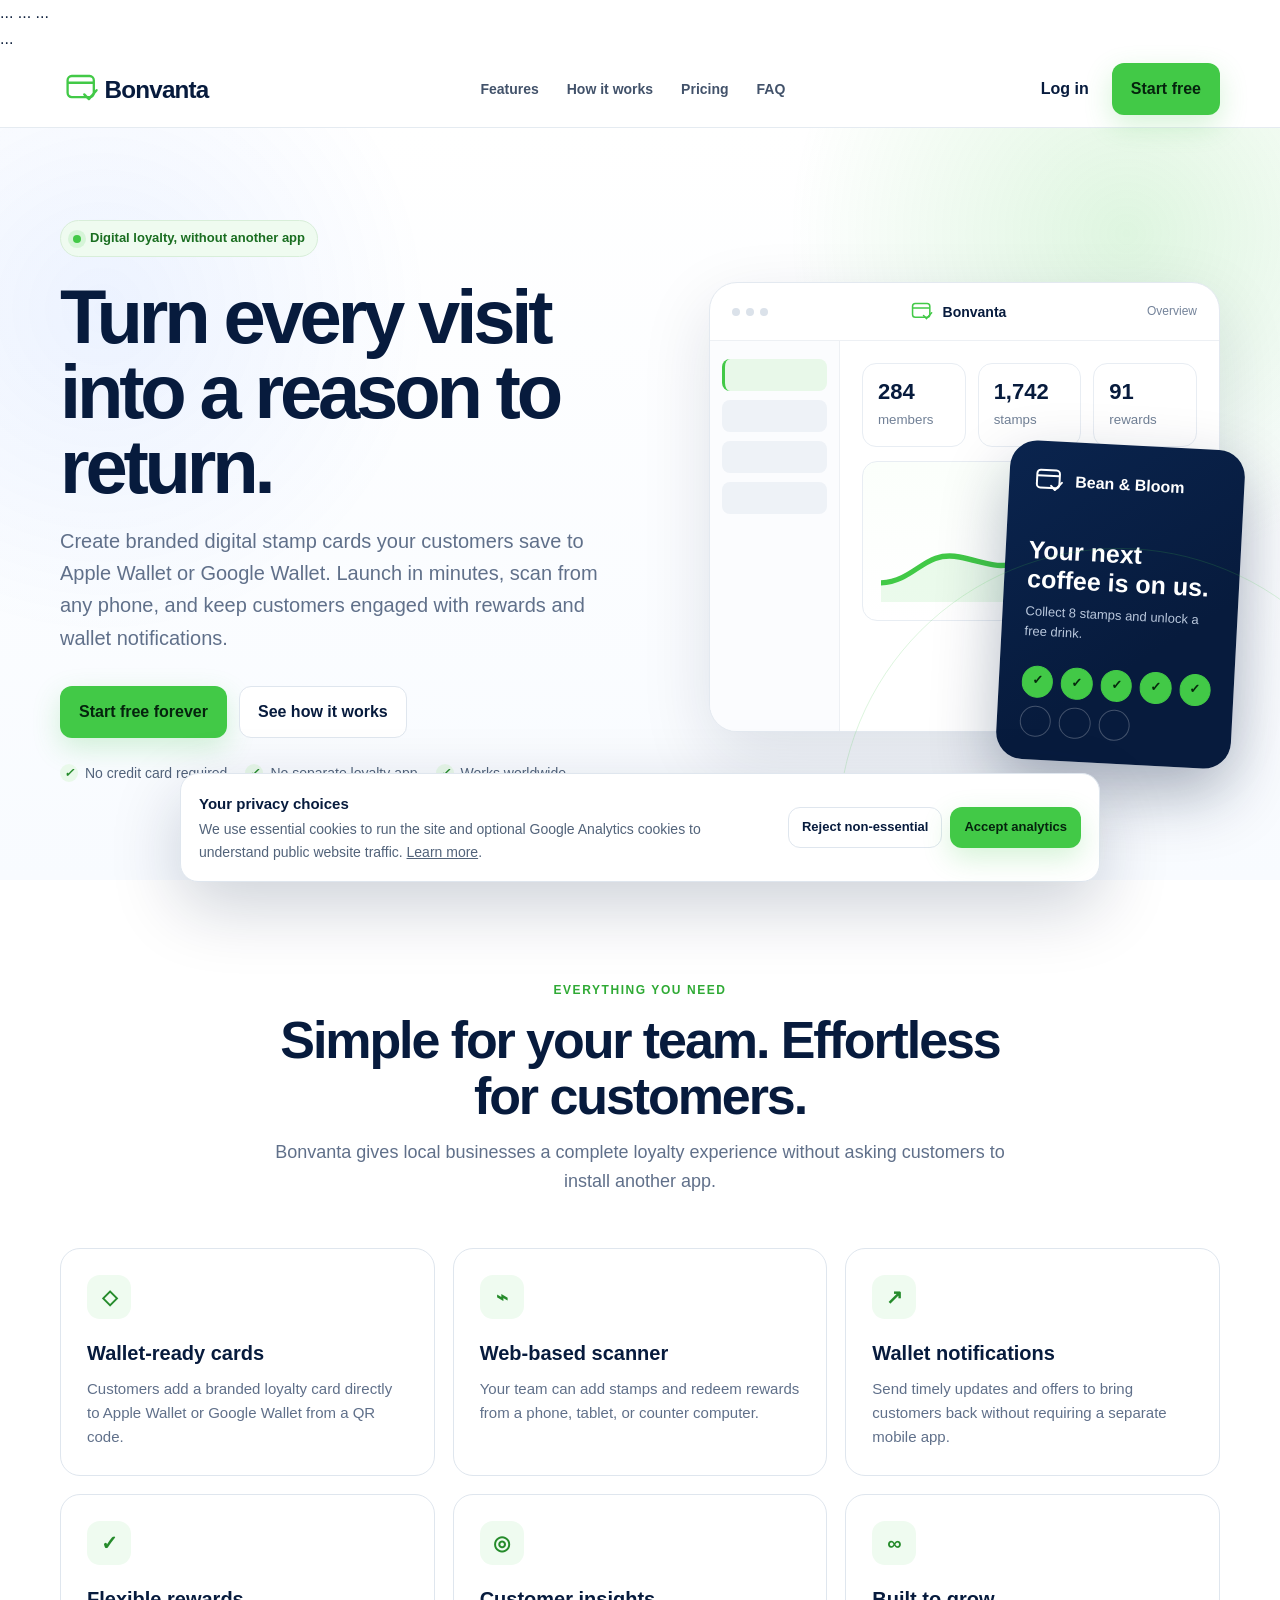
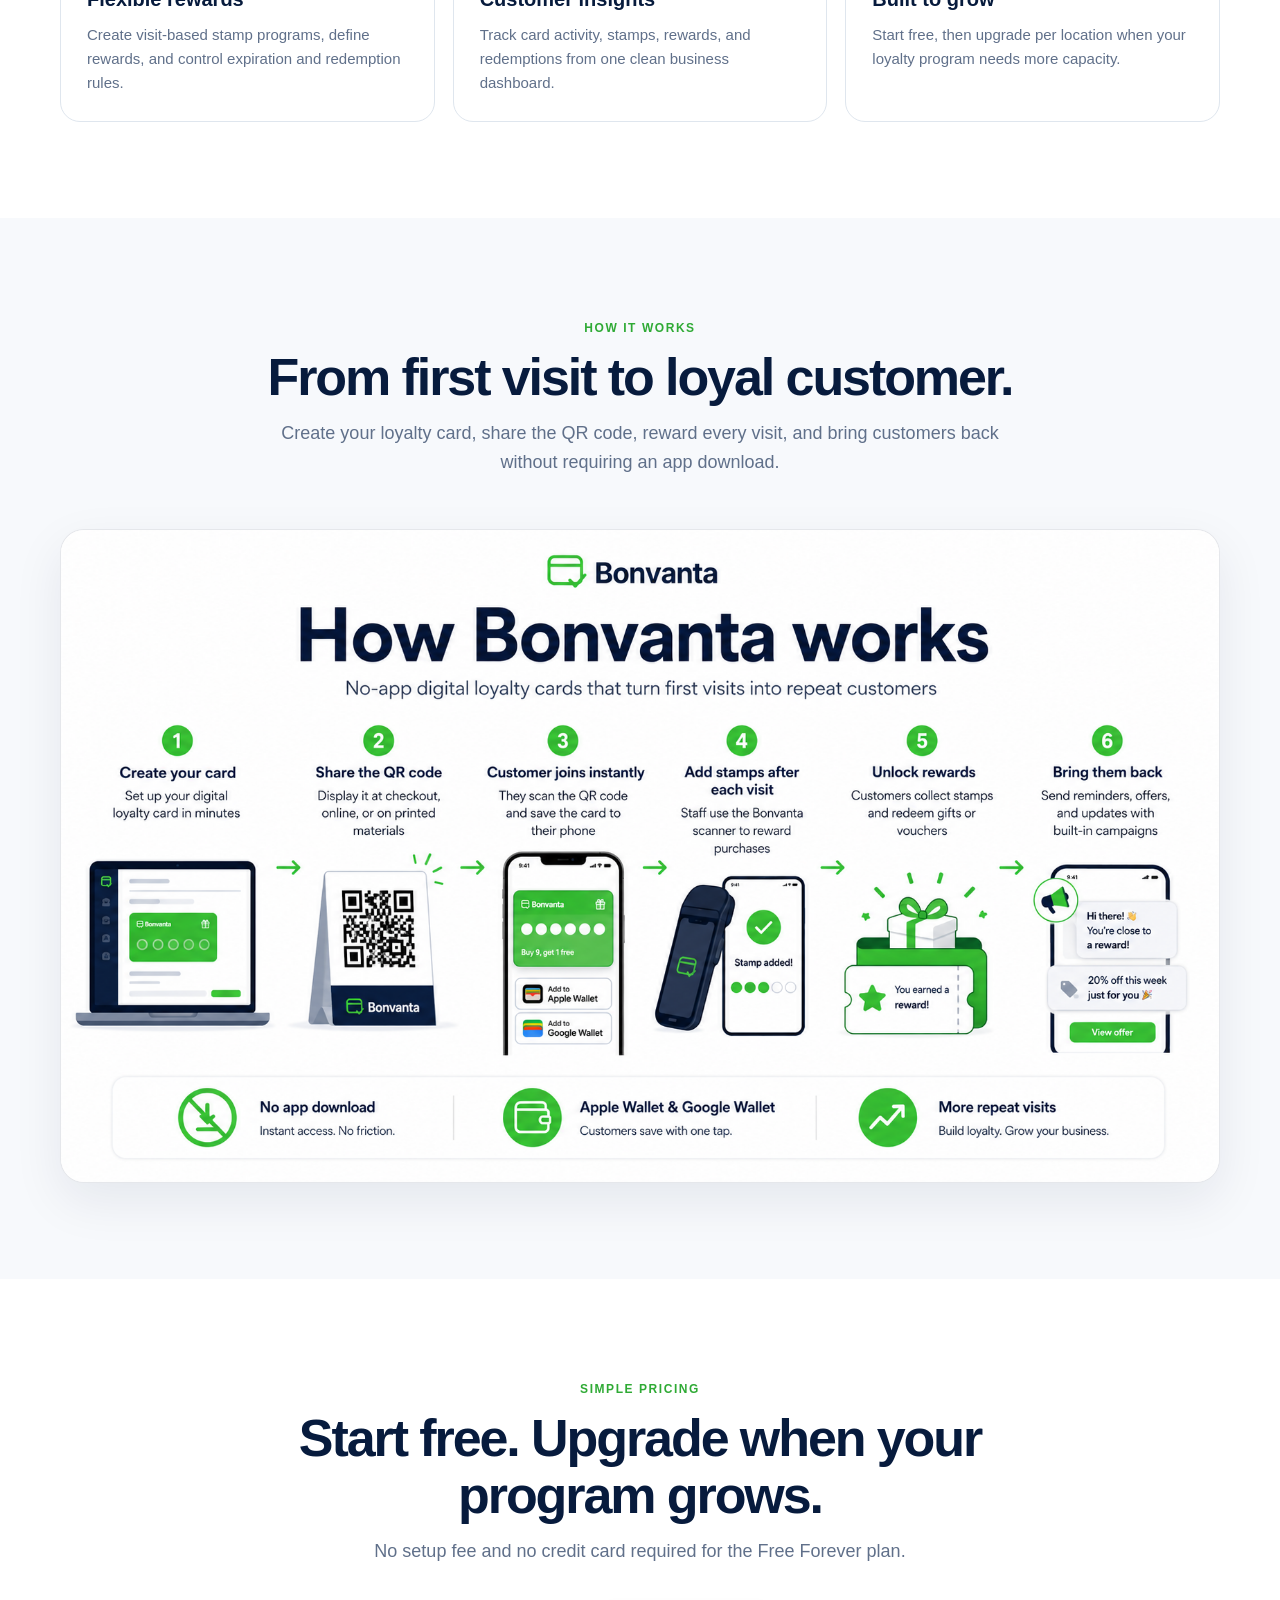
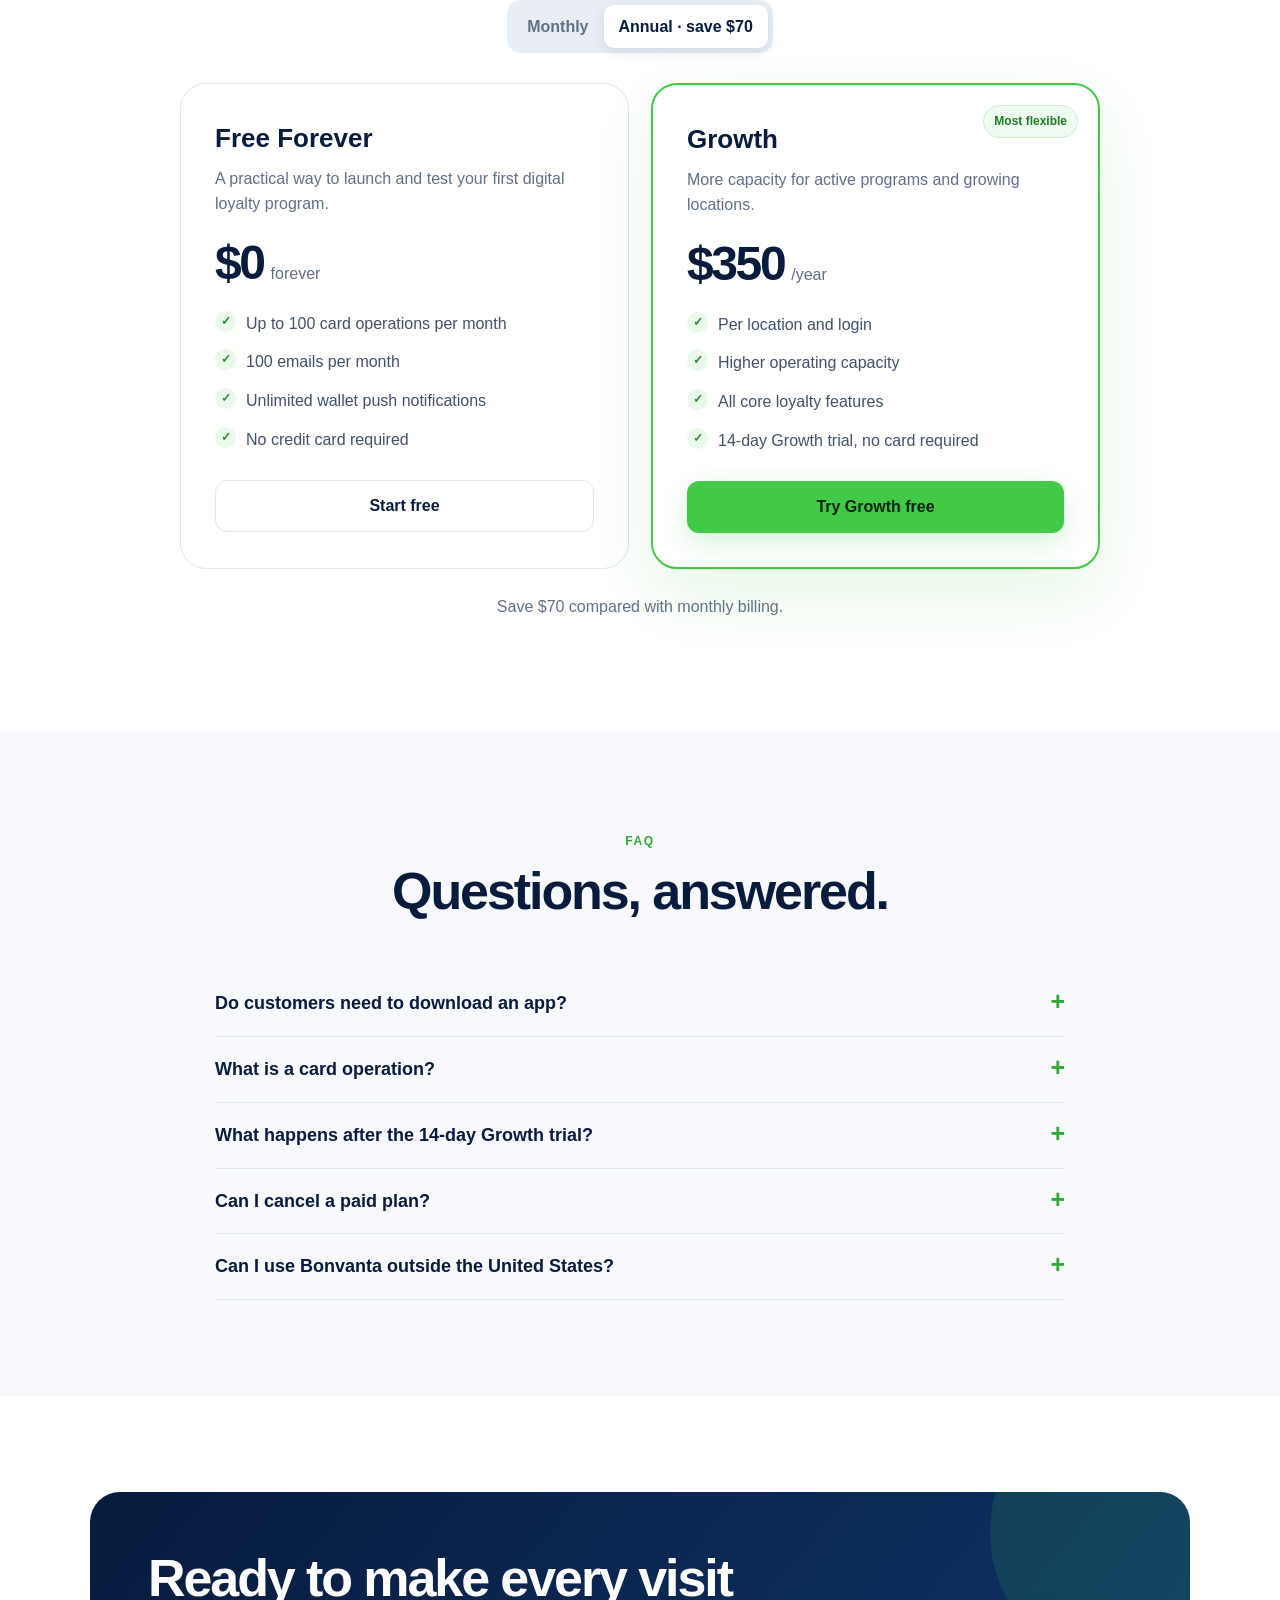
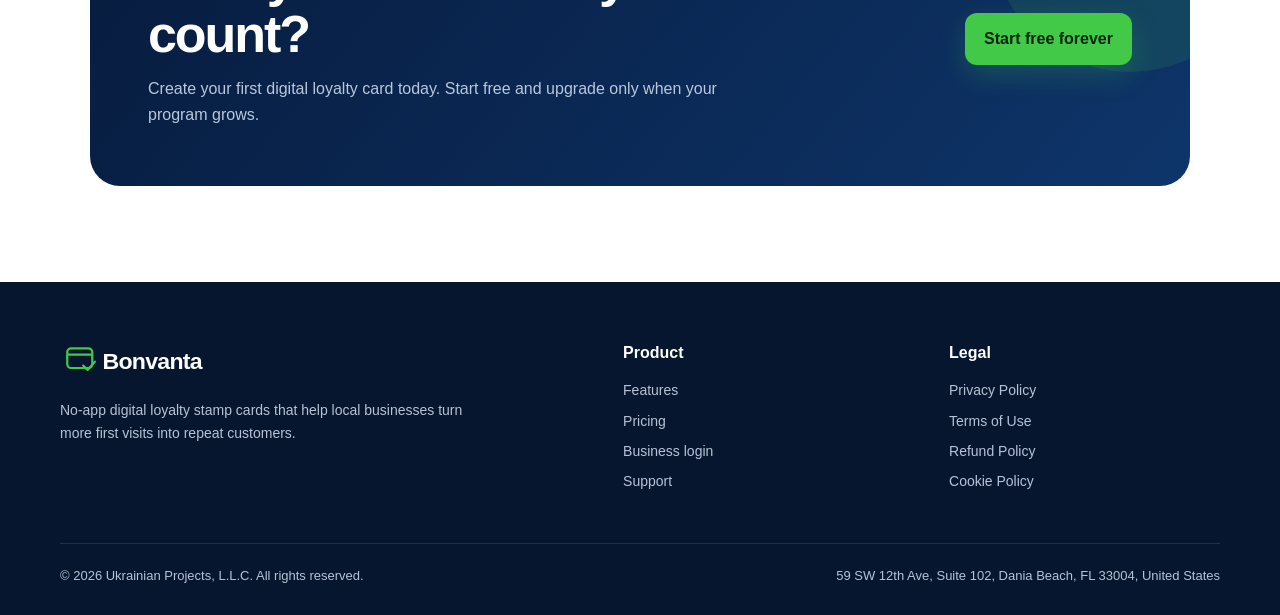
==== index.html @ e873ef99 "Update index.html" ====
<!doctype html>
<html lang="en">
  <!-- Google tag (gtag.js) -->
<script async src="https://www.googletagmanager.com/gtag/js?id=G-7B4TJBBTQ0"></script>
<script>
  window.dataLayer = window.dataLayer || [];
  function gtag(){dataLayer.push(arguments);}
  gtag('js', new Date());

  gtag('config', 'G-7B4TJBBTQ0');
</script>
<head>

<!-- Google Tag Manager -->
...
<!-- End Google Tag Manager -->

<meta charset="UTF-8">
...
<meta charset="utf-8">
<meta name="viewport" content="width=device-width, initial-scale=1">
<meta name="theme-color" content="#071b3d">
<link rel="icon" href="favicon.ico">
<link rel="apple-touch-icon" href="apple-touch-icon.png">
<link rel="stylesheet" href="styles.css">

<title>Bonvanta — No-App Digital Loyalty Stamp Cards</title>
<meta name="description" content="Create digital loyalty stamp cards for Apple Wallet and Google Wallet. No separate app required. Start free with Bonvanta.">
<meta property="og:title" content="Bonvanta — Turn every visit into loyalty">
<meta property="og:description" content="No-app digital loyalty stamp cards for local businesses.">
<meta property="og:type" content="website">
<meta property="og:url" content="https://bonvanta.com/">
<script>window.BONVANTA_GA_ID = 'G-XXXXXXXXXX';</script>
</head>
<body>

<!-- Google Tag Manager (noscript) -->
...
<!-- End Google Tag Manager (noscript) -->

<div id="app">
...
<header class="site-header">
  <div class="container nav">
    <a class="brand" href="index.html" aria-label="Bonvanta home"><img src="assets/bonvanta-logo.svg" alt="Bonvanta"></a>
    <nav class="nav-links" aria-label="Main navigation">
      <a href="index.html#features">Features</a>
      <a href="index.html#how-it-works">How it works</a>
      <a href="index.html#pricing">Pricing</a>
      <a href="index.html#faq">FAQ</a>
    </nav>
    <div class="nav-actions">
      <a class="btn btn-ghost" href="https://admin.bonvanta.com">Log in</a>
      <a class="btn btn-primary" href="https://admin.bonvanta.com">Start free</a>
      <button class="mobile-toggle" aria-label="Open menu" aria-expanded="false">☰</button>
    </div>
  </div>
</header>

<main>
  <section class="hero">
    <div class="container hero-grid">
      <div class="hero-copy">
        <span class="eyebrow"><span class="eyebrow-dot"></span> Digital loyalty, without another app</span>
        <h1>Turn every visit into a reason to return.</h1>
        <p>Create branded digital stamp cards your customers save to Apple Wallet or Google Wallet. Launch in minutes, scan from any phone, and keep customers engaged with rewards and wallet notifications.</p>
        <div class="hero-actions">
          <a class="btn btn-primary" href="https://admin.bonvanta.com">Start free forever</a>
          <a class="btn btn-secondary" href="#how-it-works">See how it works</a>
        </div>
        <div class="hero-note">
          <span><i class="check">✓</i>No credit card required</span>
          <span><i class="check">✓</i>No separate loyalty app</span>
          <span><i class="check">✓</i>Works worldwide</span>
        </div>
      </div>
      <div class="product-stage" aria-label="Bonvanta product preview">
        <div class="dashboard">
          <div class="dash-top"><div class="dots"><i></i><i></i><i></i></div><div class="mini-brand"><img src="assets/bonvanta-icon.svg" alt="">Bonvanta</div><span style="font-size:12px;color:#74839a">Overview</span></div>
          <div class="dash-body">
            <div class="sidebar"><div class="side-item active"></div><div class="side-item"></div><div class="side-item"></div><div class="side-item"></div></div>
            <div class="content">
              <div class="stats"><div class="stat"><b>284</b><small>members</small></div><div class="stat"><b>1,742</b><small>stamps</small></div><div class="stat"><b>91</b><small>rewards</small></div></div>
              <div class="chart"><svg viewBox="0 0 500 160" preserveAspectRatio="none" aria-hidden="true"><path d="M0 135 C60 132 72 92 132 101 S218 128 258 82 S346 42 390 61 S452 31 500 22" fill="none" stroke="#42c947" stroke-width="7" stroke-linecap="round"/><path d="M0 135 C60 132 72 92 132 101 S218 128 258 82 S346 42 390 61 S452 31 500 22 L500 160 L0 160Z" fill="rgba(66,201,71,.10)"/></svg></div>
            </div>
          </div>
        </div>
        <div class="wallet-card">
          <div class="wc-logo"><img src="assets/bonvanta-icon.svg" alt=""> Bean & Bloom</div>
          <h3>Your next coffee is on us.</h3>
          <p>Collect 8 stamps and unlock a free drink.</p>
          <div class="stamps"><span class="stamp filled">✓</span><span class="stamp filled">✓</span><span class="stamp filled">✓</span><span class="stamp filled">✓</span><span class="stamp filled">✓</span><span class="stamp"></span><span class="stamp"></span><span class="stamp"></span></div>
        </div>
      </div>
    </div>
  </section>

  <section class="section" id="features">
    <div class="container">
      <div class="section-head"><span class="kicker">Everything you need</span><h2>Simple for your team. Effortless for customers.</h2><p>Bonvanta gives local businesses a complete loyalty experience without asking customers to install another app.</p></div>
      <div class="feature-grid">
        <article class="feature"><div class="feature-icon">◇</div><h3>Wallet-ready cards</h3><p>Customers add a branded loyalty card directly to Apple Wallet or Google Wallet from a QR code.</p></article>
        <article class="feature"><div class="feature-icon">⌁</div><h3>Web-based scanner</h3><p>Your team can add stamps and redeem rewards from a phone, tablet, or counter computer.</p></article>
        <article class="feature"><div class="feature-icon">↗</div><h3>Wallet notifications</h3><p>Send timely updates and offers to bring customers back without requiring a separate mobile app.</p></article>
        <article class="feature"><div class="feature-icon">✓</div><h3>Flexible rewards</h3><p>Create visit-based stamp programs, define rewards, and control expiration and redemption rules.</p></article>
        <article class="feature"><div class="feature-icon">◎</div><h3>Customer insights</h3><p>Track card activity, stamps, rewards, and redemptions from one clean business dashboard.</p></article>
        <article class="feature"><div class="feature-icon">∞</div><h3>Built to grow</h3><p>Start free, then upgrade per location when your loyalty program needs more capacity.</p></article>
      </div>
    </div>
  </section>

<section class="section section-alt" id="how-it-works">
  <div class="container">
    <div class="section-head">
      <span class="kicker">How it works</span>
      <h2>From first visit to loyal customer.</h2>
      <p>
        Create your loyalty card, share the QR code, reward every visit,
        and bring customers back without requiring an app download.
      </p>
    </div>

    <div class="how-visual">
      <img
        src="assets/how-bonvanta-works.png"
        alt="Visual explanation showing how Bonvanta digital loyalty cards work"
        loading="lazy"
      >
    </div>
  </div>
</section>

  <section class="section" id="pricing">
    <div class="container pricing-wrap">
      <div class="section-head"><span class="kicker">Simple pricing</span><h2>Start free. Upgrade when your program grows.</h2><p>No setup fee and no credit card required for the Free Forever plan.</p></div>
      <div class="billing-toggle"><div class="toggle" aria-label="Billing period"><button data-billing="monthly">Monthly</button><button class="active" data-billing="annual">Annual · save $70</button></div></div>
      <div class="price-grid">
        <article class="price-card">
          <h3>Free Forever</h3><div class="price-sub">A practical way to launch and test your first digital loyalty program.</div>
          <div class="price"><strong>$0</strong><span>forever</span></div>
          <ul class="price-list"><li>Up to 100 card operations per month</li><li>100 emails per month</li><li>Unlimited wallet push notifications</li><li>No credit card required</li></ul>
          <a class="btn btn-secondary" href="https://admin.bonvanta.com">Start free</a>
        </article>
        <article class="price-card featured">
          <span class="popular">Most flexible</span><h3>Growth</h3><div class="price-sub">More capacity for active programs and growing locations.</div>
          <div class="price"><strong data-price>$350</strong><span data-cadence>/year</span></div>
          <ul class="price-list"><li>Per location and login</li><li>Higher operating capacity</li><li>All core loyalty features</li><li>14-day Growth trial, no card required</li></ul>
          <a class="btn btn-primary" href="https://admin.bonvanta.com">Try Growth free</a>
        </article>
      </div>
      <p class="trial-note" data-annual-note>Save $70 compared with monthly billing.</p>
    </div>
  </section>

  <section class="section section-alt" id="faq">
    <div class="container">
      <div class="section-head"><span class="kicker">FAQ</span><h2>Questions, answered.</h2></div>
      <div class="faq">
        <details><summary>Do customers need to download an app?</summary><p>No. Customers open your QR link and save the loyalty card to Apple Wallet or Google Wallet. No separate Bonvanta app is required.</p></details>
        <details><summary>What is a card operation?</summary><p>A card operation is an activity processed for a loyalty card, such as issuing or updating a card. The dashboard shows your usage for the current period.</p></details>
        <details><summary>What happens after the 14-day Growth trial?</summary><p>No payment is taken automatically. Unless you choose a paid plan, the account returns to Free Forever and remains subject to the Free plan limits.</p></details>
        <details><summary>Can I cancel a paid plan?</summary><p>Yes. You can cancel at any time. Access continues until the end of the paid billing period, subject to the Terms and Refund Policy.</p></details>
        <details><summary>Can I use Bonvanta outside the United States?</summary><p>Yes. Bonvanta is available worldwide, subject to applicable local laws, wallet availability, and payment support.</p></details>
      </div>
    </div>
  </section>

  <section class="section">
    <div class="container"><div class="cta"><div><h2>Ready to make every visit count?</h2><p>Create your first digital loyalty card today. Start free and upgrade only when your program grows.</p></div><a class="btn btn-primary" href="https://admin.bonvanta.com">Start free forever</a></div></div>
  </section>
</main>

<footer class="site-footer">
  <div class="container">
    <div class="footer-grid">
      <div class="footer-brand">
        <img src="assets/bonvanta-logo-white.svg" alt="Bonvanta">
        <p>No-app digital loyalty stamp cards that help local businesses turn more first visits into repeat customers.</p>
      </div>
      <div class="footer-col">
        <h4>Product</h4>
        <a href="index.html#features">Features</a>
        <a href="index.html#pricing">Pricing</a>
        <a href="https://admin.bonvanta.com">Business login</a>
        <a href="mailto:support@bonvanta.com">Support</a>
      </div>
      <div class="footer-col">
        <h4>Legal</h4>
        <a href="privacy.html">Privacy Policy</a>
        <a href="terms.html">Terms of Use</a>
        <a href="refunds.html">Refund Policy</a>
        <a href="cookies.html">Cookie Policy</a>
      </div>
    </div>
    <div class="footer-bottom">
      <span>© 2026 Ukrainian Projects, L.L.C. All rights reserved.</span>
      <span>59 SW 12th Ave, Suite 102, Dania Beach, FL 33004, United States</span>
    </div>
  </div>
</footer>


<div class="cookie-banner" role="dialog" aria-label="Cookie preferences">
  <p><strong>Your privacy choices</strong>We use essential cookies to run the site and optional Google Analytics cookies to understand public website traffic. <a href="cookies.html" style="text-decoration:underline">Learn more</a>.</p>
  <div class="cookie-actions">
    <button class="btn btn-secondary" data-cookie-reject>Reject non-essential</button>
    <button class="btn btn-primary" data-cookie-accept>Accept analytics</button>
  </div>
</div>

<script src="script.js"></script>
</body></html>
---- styles.css ----
:root {
  --navy: #071b3d;
  --navy-2: #0d2b57;
  --green: #42c947;
  --green-dark: #2faa35;
  --mint: #effbf0;
  --ink: #12233f;
  --muted: #60708a;
  --line: #dfe6ee;
  --surface: #ffffff;
  --bg: #f7f9fc;
  --shadow: 0 24px 70px rgba(7, 27, 61, .12);
  --radius: 22px;
}
* { box-sizing: border-box; }
html { scroll-behavior: smooth; }
body {
  margin: 0;
  color: var(--ink);
  background: var(--surface);
  font-family: Inter, ui-sans-serif, -apple-system, BlinkMacSystemFont, "Segoe UI", sans-serif;
  line-height: 1.6;
  -webkit-font-smoothing: antialiased;
}
a { color: inherit; text-decoration: none; }
img { max-width: 100%; display: block; }
button, input { font: inherit; }
.container { width: min(1160px, calc(100% - 40px)); margin: 0 auto; }
.site-header {
  position: sticky; top: 0; z-index: 50;
  background: rgba(255,255,255,.88); backdrop-filter: blur(18px);
  border-bottom: 1px solid rgba(223,230,238,.8);
}
.nav { height: 76px; display: flex; align-items: center; justify-content: space-between; gap: 24px; }
.brand img { width: 178px; height: auto; }
.nav-links { display: flex; align-items: center; gap: 28px; color: #42526a; font-weight: 650; font-size: 14px; }
.nav-actions { display: flex; align-items: center; gap: 10px; }
.btn {
  display: inline-flex; align-items: center; justify-content: center; gap: 9px;
  border-radius: 12px; padding: 12px 18px; font-weight: 750; border: 1px solid transparent;
  transition: .2s ease; cursor: pointer;
}
.btn:hover { transform: translateY(-1px); }
.btn-primary { background: var(--green); color: #05230d; box-shadow: 0 10px 28px rgba(66,201,71,.22); }
.btn-primary:hover { background: #54d758; }
.btn-secondary { border-color: var(--line); background: #fff; color: var(--navy); }
.btn-ghost { color: var(--navy); padding-inline: 12px; }
.hero {
  overflow: hidden; position: relative;
  background:
    radial-gradient(circle at 88% 14%, rgba(66,201,71,.17), transparent 26%),
    radial-gradient(circle at 8% 24%, rgba(30,104,255,.08), transparent 25%),
    linear-gradient(180deg, #fff 0%, #f8fbff 100%);
  padding: 92px 0 96px;
}
.hero::after { content:""; position:absolute; inset:auto -120px -230px auto; width:560px; height:560px; border:1px solid rgba(66,201,71,.18); border-radius:50%; }
.hero-grid { display: grid; grid-template-columns: 1.02fr .98fr; align-items: center; gap: 66px; }
.eyebrow { display:inline-flex; align-items:center; gap:9px; padding:7px 12px; border:1px solid #d8eed9; background:var(--mint); color:#1a6e21; border-radius:999px; font-weight:750; font-size:13px; }
.eyebrow-dot { width:8px; height:8px; border-radius:50%; background:var(--green); box-shadow:0 0 0 5px rgba(66,201,71,.14); }
h1 { margin: 22px 0 20px; color: var(--navy); font-size: clamp(48px, 6vw, 76px); letter-spacing: -.055em; line-height: .99; max-width: 760px; }
.hero-copy > p { margin: 0; max-width: 650px; color: var(--muted); font-size: 20px; line-height: 1.62; }
.hero-actions { display:flex; flex-wrap:wrap; gap:12px; margin-top:32px; }
.hero-note { display:flex; gap:18px; flex-wrap:wrap; margin-top:24px; color:#52637b; font-size:14px; }
.hero-note span { display:inline-flex; align-items:center; gap:7px; }
.check { width:18px; height:18px; border-radius:50%; display:inline-grid; place-items:center; background:#e9f9ea; color:#258b2b; font-size:12px; font-weight:900; }
.product-stage { position:relative; min-height:500px; }
.dashboard {
  position:absolute; inset:30px 0 20px 25px; background:#fff; border:1px solid #e3e9f0; border-radius:28px; box-shadow:var(--shadow); overflow:hidden;
}
.dash-top { height:58px; border-bottom:1px solid #edf0f4; display:flex; align-items:center; justify-content:space-between; padding:0 22px; }
.dots { display:flex; gap:6px; }.dots i { width:8px; height:8px; background:#dbe2ea; border-radius:50%; }
.mini-brand { display:flex; align-items:center; gap:8px; font-weight:800; color:var(--navy); font-size:14px; }
.mini-brand img { width:26px; }
.dash-body { display:grid; grid-template-columns: 130px 1fr; height:calc(100% - 58px); }
.sidebar { border-right:1px solid #edf0f4; padding:18px 12px; background:#fbfcfe; }
.side-item { height:32px; margin-bottom:9px; border-radius:8px; background:#eef2f7; }
.side-item.active { background:#e8f8e9; border-left:3px solid var(--green); }
.content { padding:22px; background:#fff; }
.stats { display:grid; grid-template-columns:repeat(3,1fr); gap:12px; }
.stat { padding:15px; border:1px solid #e8edf3; border-radius:14px; }
.stat b { display:block; font-size:22px; color:var(--navy); line-height:1.2; }
.stat small { color:#718096; }
.chart { margin-top:14px; height:160px; border-radius:15px; border:1px solid #e8edf3; background:linear-gradient(180deg,#fbfffb,#fff); position:relative; overflow:hidden; }
.chart svg { position:absolute; inset:18px; width:calc(100% - 36px); height:calc(100% - 36px); }
.wallet-card { position:absolute; width:235px; min-height:318px; right:-18px; bottom:-12px; color:white; border-radius:27px; background:linear-gradient(145deg,#0a244e,#071b3d 65%); box-shadow:0 28px 65px rgba(7,27,61,.3); padding:23px; transform:rotate(3deg); }
.wallet-card .wc-logo { display:flex; align-items:center; gap:9px; font-weight:800; }
.wallet-card .wc-logo img { width:34px; filter:brightness(0) invert(1); }
.wallet-card h3 { font-size:25px; line-height:1.15; margin:38px 0 8px; }
.wallet-card p { color:#b9c7dc; font-size:13px; margin:0; }
.stamps { display:grid; grid-template-columns:repeat(5,1fr); gap:8px; margin-top:23px; }
.stamp { aspect-ratio:1; border:1px solid rgba(255,255,255,.24); border-radius:50%; display:grid; place-items:center; font-size:13px; color:#8ca0bd; }
.stamp.filled { background:var(--green); border-color:var(--green); color:#06280d; font-weight:900; }
.section { padding: 96px 0; }
.section-alt { background: var(--bg); }
.section-head { max-width: 760px; margin: 0 auto 52px; text-align:center; }
.kicker { color:var(--green-dark); text-transform:uppercase; letter-spacing:.13em; font-size:12px; font-weight:850; }
h2 { margin:10px 0 14px; color:var(--navy); font-size:clamp(34px,4.5vw,52px); line-height:1.08; letter-spacing:-.04em; }
.section-head p { color:var(--muted); font-size:18px; margin:0; }
.feature-grid { display:grid; grid-template-columns:repeat(3,1fr); gap:18px; }
.feature { border:1px solid var(--line); border-radius:20px; padding:26px; background:#fff; transition:.2s ease; }
.feature:hover { transform:translateY(-3px); box-shadow:0 18px 45px rgba(7,27,61,.08); }
.feature-icon { width:44px; height:44px; display:grid; place-items:center; background:var(--mint); color:#258b2b; border-radius:13px; font-weight:900; font-size:20px; }
.feature h3 { margin:18px 0 8px; color:var(--navy); font-size:20px; }
.feature p { color:var(--muted); margin:0; font-size:15px; }
.steps { display:grid; grid-template-columns:repeat(3,1fr); gap:20px; counter-reset:steps; }
.step { position:relative; padding:30px; border-radius:22px; background:var(--navy); color:#fff; overflow:hidden; min-height:260px; }
.step::before { counter-increment:steps; content:"0" counter(steps); color:rgba(255,255,255,.12); font-size:94px; font-weight:900; position:absolute; right:17px; top:-13px; }
.step b { display:inline-grid; place-items:center; width:40px; height:40px; border-radius:12px; background:var(--green); color:#08290d; }
.step h3 { font-size:24px; margin:38px 0 10px; }
.step p { color:#b7c5da; margin:0; }
.pricing-wrap { max-width:920px; margin:0 auto; }
.billing-toggle { display:flex; justify-content:center; margin:-18px 0 30px; }
.toggle { display:inline-flex; padding:5px; border-radius:14px; background:#e9eef5; }
.toggle button { border:0; background:transparent; padding:9px 15px; border-radius:10px; color:#5f6f86; cursor:pointer; font-weight:750; }
.toggle button.active { background:#fff; color:var(--navy); box-shadow:0 4px 13px rgba(7,27,61,.1); }
.price-grid { display:grid; grid-template-columns:1fr 1fr; gap:22px; }
.price-card { border:1px solid var(--line); border-radius:26px; background:#fff; padding:34px; }
.price-card.featured { border:2px solid var(--green); box-shadow:0 26px 70px rgba(66,201,71,.14); position:relative; }
.popular { position:absolute; right:20px; top:20px; background:var(--mint); color:#217b27; border:1px solid #cbeecf; border-radius:999px; font-size:12px; font-weight:850; padding:6px 10px; }
.price-card h3 { color:var(--navy); font-size:26px; margin:0 0 6px; }
.price-sub { color:var(--muted); min-height:48px; }
.price { margin:22px 0; color:var(--navy); display:flex; align-items:baseline; gap:7px; }
.price strong { font-size:48px; letter-spacing:-.05em; line-height:1; }
.price span { color:var(--muted); }
.price-list { list-style:none; padding:0; margin:24px 0 28px; display:grid; gap:13px; }
.price-list li { display:flex; gap:10px; color:#40516a; }
.price-list li::before { content:"✓"; width:21px; height:21px; border-radius:50%; background:#e9f9ea; color:#248b2a; font-weight:900; display:grid; place-items:center; flex:0 0 auto; font-size:12px; }
.price-card .btn { width:100%; }
.trial-note { text-align:center; margin-top:25px; color:var(--muted); }
.faq { max-width:850px; margin:0 auto; }
details { border-bottom:1px solid var(--line); padding:18px 0; }
summary { cursor:pointer; list-style:none; color:var(--navy); font-weight:800; font-size:18px; display:flex; justify-content:space-between; gap:20px; }
summary::-webkit-details-marker { display:none; }
summary::after { content:"+"; color:var(--green-dark); font-size:25px; line-height:1; }
details[open] summary::after { content:"–"; }
details p { color:var(--muted); margin:12px 40px 0 0; }
.cta { margin:0 auto; max-width:1100px; border-radius:30px; padding:58px; color:#fff; background:linear-gradient(130deg,var(--navy),#0e356a); position:relative; overflow:hidden; display:flex; align-items:center; justify-content:space-between; gap:36px; }
.cta::after { content:""; position:absolute; width:280px; height:280px; background:rgba(66,201,71,.12); border-radius:50%; right:-80px; top:-100px; }
.cta h2 { color:#fff; margin-top:0; max-width:620px; }
.cta p { color:#b9c8dc; margin:0; max-width:620px; }
.cta .btn { flex:0 0 auto; z-index:1; }
.site-footer { background:#06162f; color:#b7c3d5; padding:58px 0 28px; }
.footer-grid { display:grid; grid-template-columns:1.5fr .8fr .8fr; gap:55px; }
.footer-brand img { width:170px; margin-bottom:18px; }
.footer-brand p { max-width:420px; font-size:14px; }
.footer-col h4 { color:#fff; margin:0 0 14px; }
.footer-col a { display:block; margin:8px 0; font-size:14px; }
.footer-col a:hover { color:#fff; }
.footer-bottom { margin-top:42px; padding-top:22px; border-top:1px solid rgba(255,255,255,.1); display:flex; justify-content:space-between; gap:20px; font-size:13px; }
.cookie-banner { position:fixed; z-index:100; left:18px; right:18px; bottom:18px; max-width:920px; margin:0 auto; padding:18px; background:#fff; border:1px solid var(--line); border-radius:18px; box-shadow:0 24px 70px rgba(7,27,61,.2); display:none; align-items:center; justify-content:space-between; gap:24px; }
.cookie-banner.show { display:flex; }
.cookie-banner p { margin:0; font-size:14px; color:#52637a; }
.cookie-banner p strong { display:block; color:var(--navy); font-size:15px; margin-bottom:2px; }
.cookie-actions { display:flex; gap:8px; flex:0 0 auto; }
.cookie-actions .btn { padding:9px 13px; font-size:13px; }
.mobile-toggle { display:none; border:0; background:transparent; font-size:25px; color:var(--navy); }
/* Legal pages */
.legal-hero { padding:62px 0 36px; background:linear-gradient(180deg,#f6fbf7,#fff); border-bottom:1px solid var(--line); }
.legal-hero h1 { font-size:clamp(40px,5vw,60px); margin:0 0 12px; }
.legal-meta { color:var(--muted); }
.legal-layout { display:grid; grid-template-columns:240px minmax(0,780px); gap:60px; padding:58px 0 90px; align-items:start; }
.legal-nav { position:sticky; top:102px; border:1px solid var(--line); border-radius:18px; padding:18px; background:#fff; }
.legal-nav strong { color:var(--navy); }
.legal-nav a { display:block; color:var(--muted); font-size:14px; margin:9px 0; }
.legal-nav a:hover { color:var(--green-dark); }
.legal-content { min-width:0; }
.legal-content h1 { display:none; }
.legal-content h2 { font-size:28px; margin:38px 0 12px; letter-spacing:-.02em; }
.legal-content p, .legal-content li { color:#42526a; }
.legal-content a { color:#238b2a; text-decoration:underline; }
.legal-content ul, .legal-content ol { padding-left:22px; }
.legal-content > p:first-of-type { display:none; }
@media (max-width: 900px) {
  .nav-links { display:none; position:absolute; top:76px; left:0; right:0; padding:20px; background:#fff; border-bottom:1px solid var(--line); flex-direction:column; align-items:flex-start; }
  .nav-links.open { display:flex; }
  .mobile-toggle { display:block; }
  .nav-actions .btn-ghost { display:none; }
  .hero { padding-top:62px; }
  .hero-grid { grid-template-columns:1fr; gap:30px; }
  .product-stage { min-height:460px; max-width:650px; width:100%; margin:0 auto; }
  .feature-grid { grid-template-columns:1fr 1fr; }
  .steps { grid-template-columns:1fr; }
  .footer-grid { grid-template-columns:1fr 1fr; }
  .legal-layout { grid-template-columns:1fr; gap:28px; }
  .legal-nav { position:static; }
}
@media (max-width: 640px) {
  .container { width:min(100% - 28px,1160px); }
  .nav { height:68px; }
  .nav-links { top:68px; }
  .brand img { width:150px; }
  .nav-actions .btn-primary { padding:10px 12px; font-size:13px; }
  .hero { padding:50px 0 72px; }
  h1 { font-size:49px; }
  .hero-copy > p { font-size:18px; }
  .product-stage { min-height:385px; }
  .dashboard { inset:15px 0 25px 0; }
  .dash-body { grid-template-columns:80px 1fr; }
  .sidebar { padding:13px 8px; }
  .content { padding:14px; }
  .stats { grid-template-columns:1fr 1fr; }
  .stat:last-child { display:none; }
  .wallet-card { width:190px; min-height:265px; padding:17px; right:-5px; }
  .wallet-card h3 { font-size:20px; margin-top:25px; }
  .section { padding:72px 0; }
  .feature-grid, .price-grid { grid-template-columns:1fr; }
  .cta { padding:38px 26px; flex-direction:column; align-items:flex-start; }
  .footer-grid { grid-template-columns:1fr; gap:26px; }
  .footer-bottom { flex-direction:column; }
  .cookie-banner { flex-direction:column; align-items:stretch; }
  .cookie-actions { width:100%; }
  .cookie-actions .btn { flex:1; }
  .legal-layout { padding-top:36px; }
}
.how-visual {
  margin-top: 36px;
  overflow: hidden;
  border: 1px solid rgba(7, 27, 61, 0.1);
  border-radius: 24px;
  background: #ffffff;
  box-shadow: 0 18px 50px rgba(7, 27, 61, 0.08);
}

.how-visual img {
  display: block;
  width: 100%;
  height: auto;
}

@media (max-width: 768px) {
  .how-visual {
    margin-top: 24px;
    border-radius: 16px;
    overflow-x: auto;
  }

  .how-visual img {
    width: 1100px;
    max-width: none;
  }
}
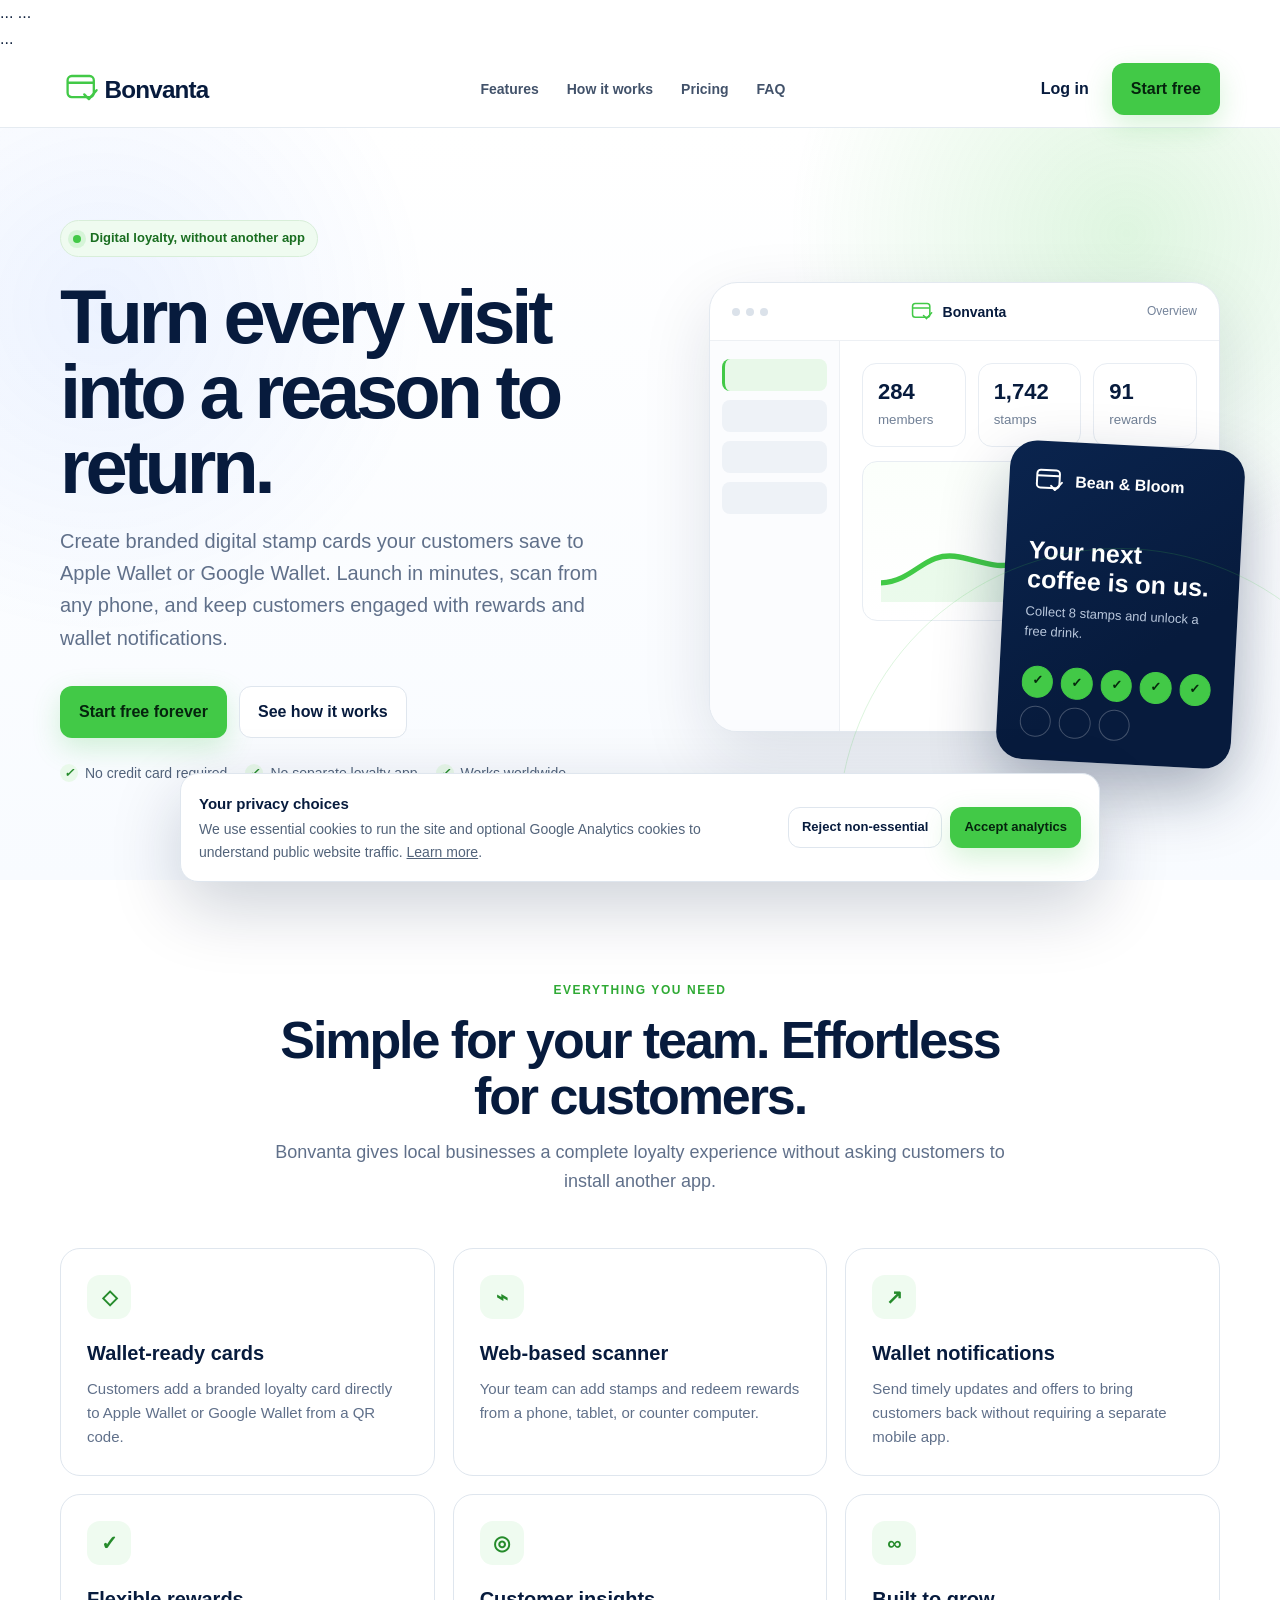
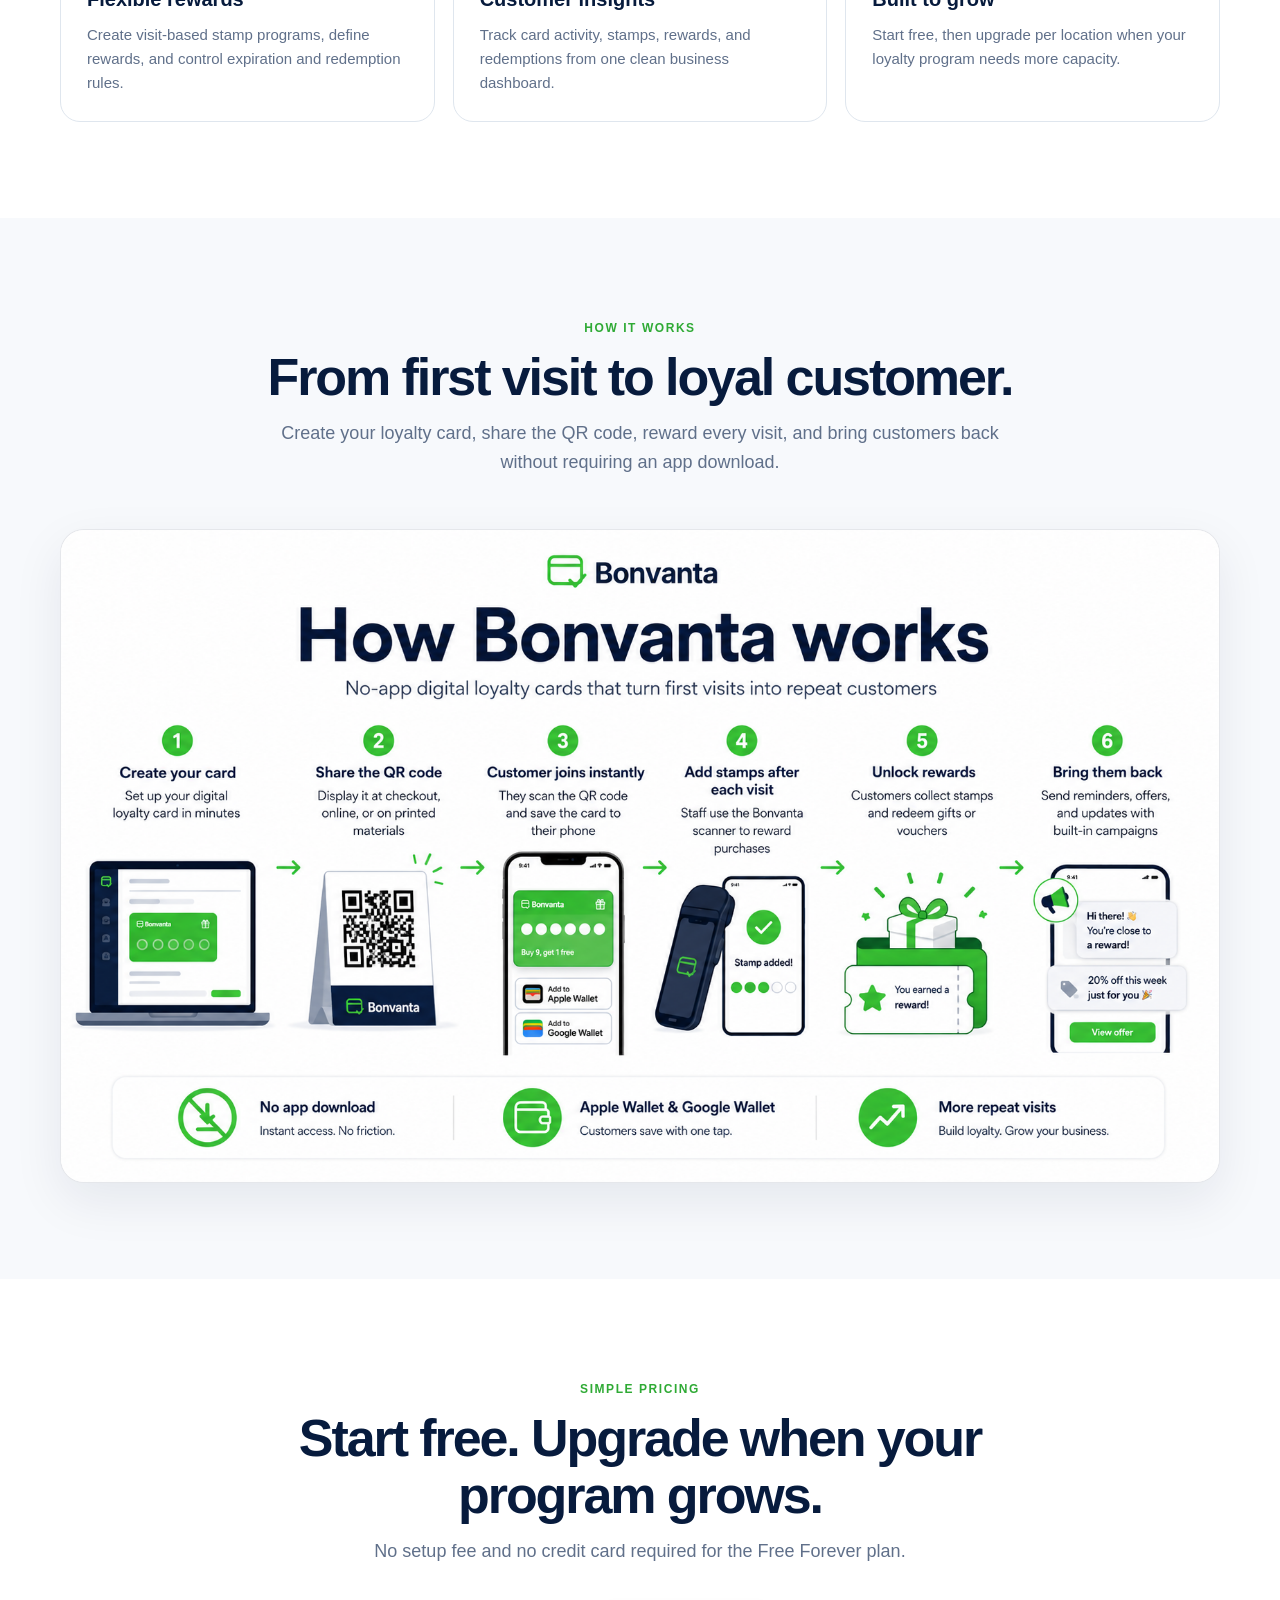
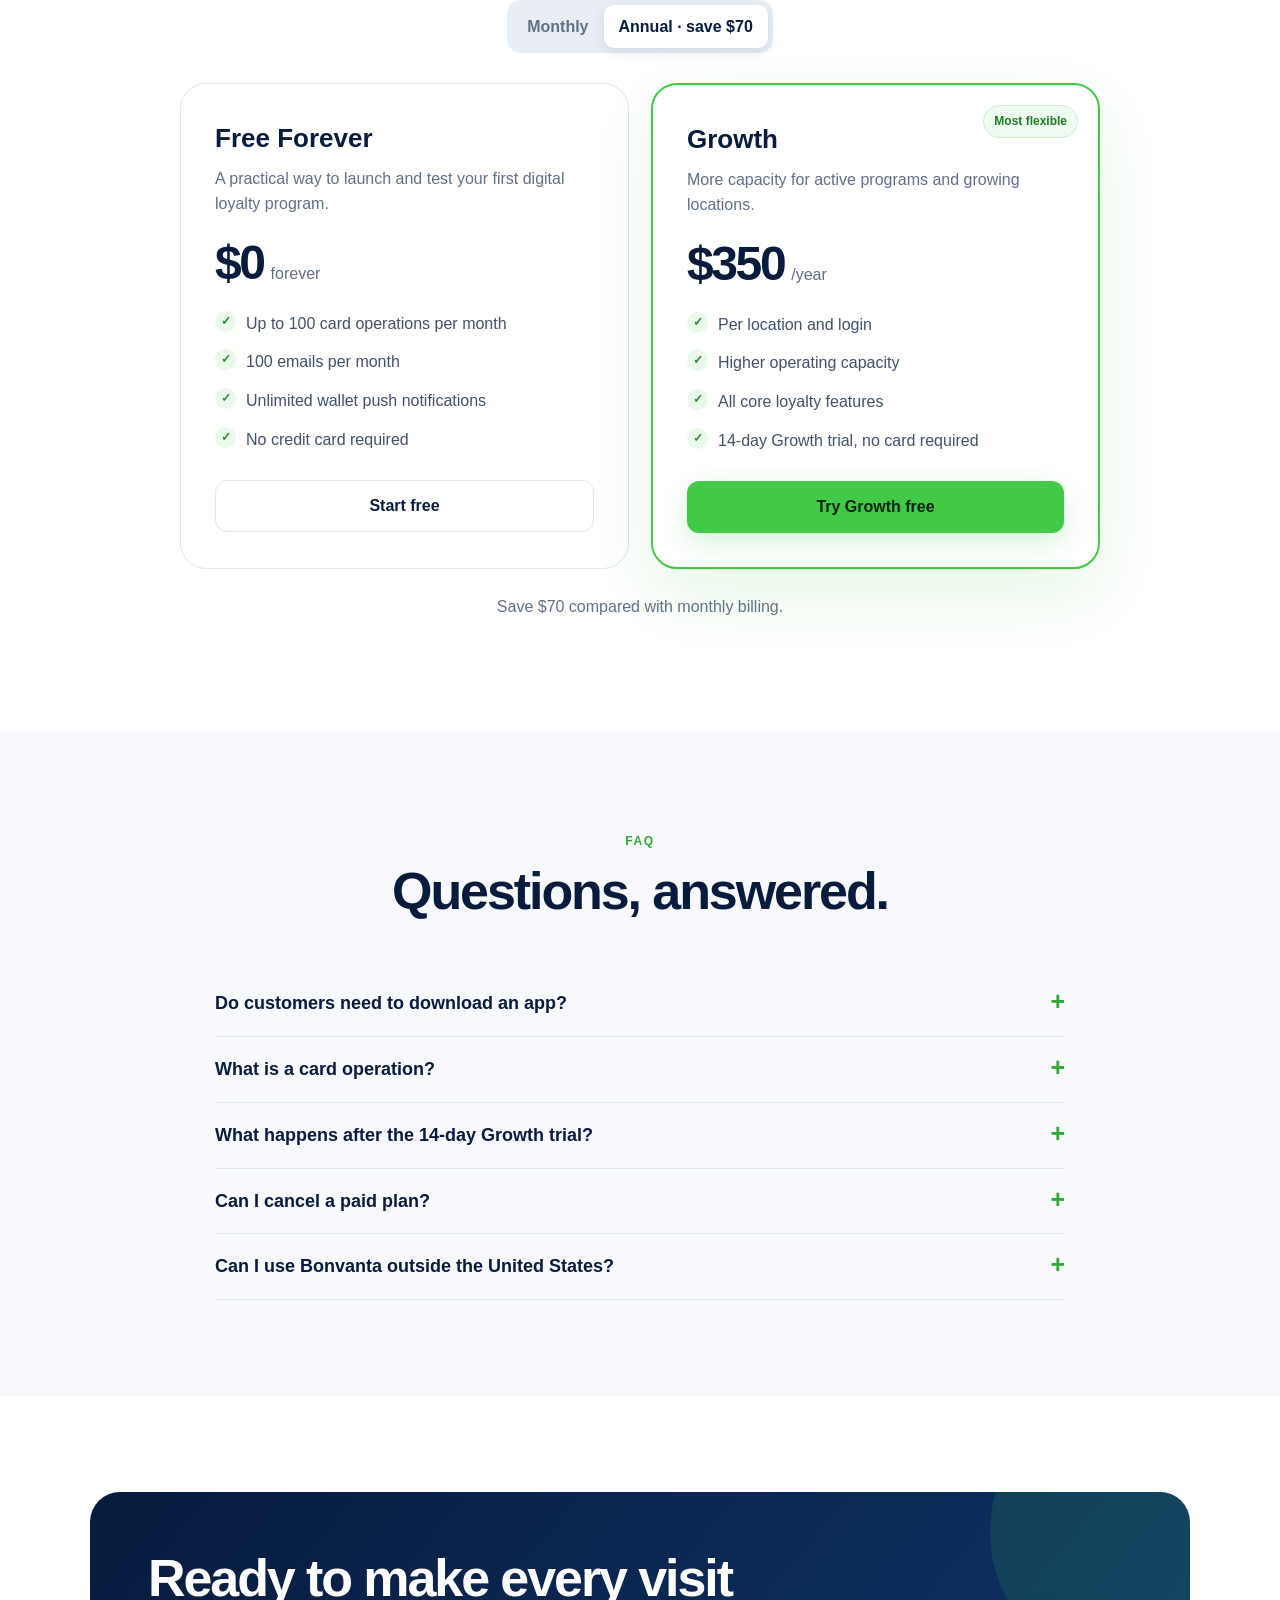
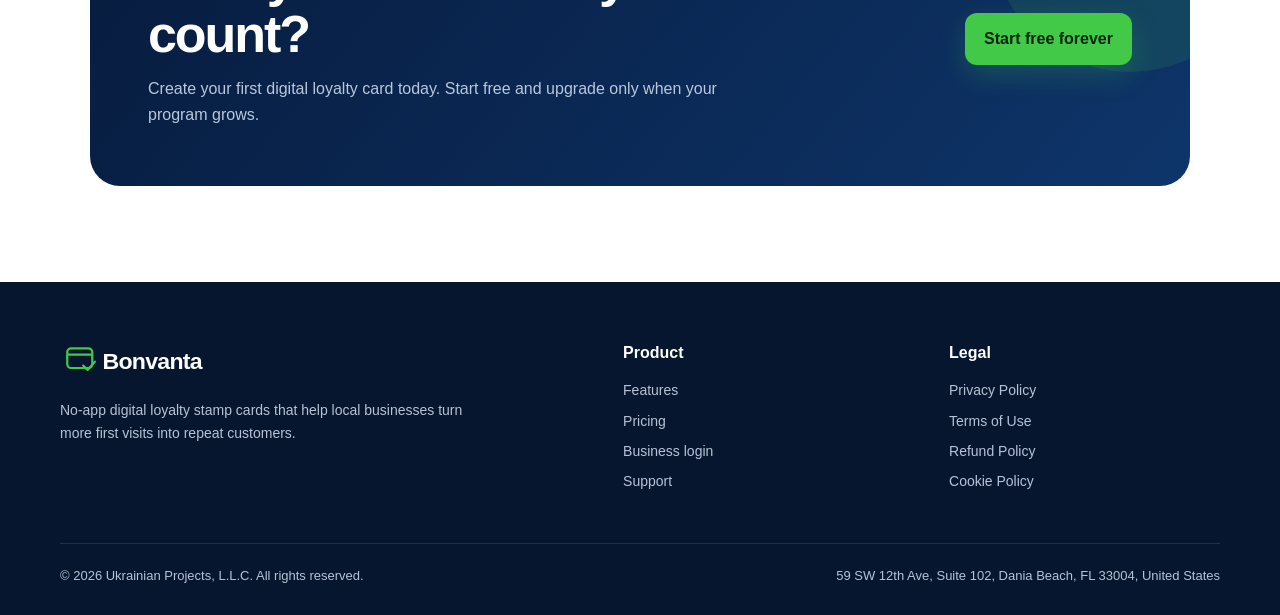
==== commit 63ae0a18: "Update index.html" ====
--- a/index.html
+++ b/index.html
@@ -10,11 +10,13 @@
   gtag('config', 'G-7B4TJBBTQ0');
 </script>
 <head>
-
 <!-- Google Tag Manager -->
-...
+<script>(function(w,d,s,l,i){w[l]=w[l]||[];w[l].push({'gtm.start':
+new Date().getTime(),event:'gtm.js'});var f=d.getElementsByTagName(s)[0],
+j=d.createElement(s),dl=l!='dataLayer'?'&l='+l:'';j.async=true;j.src=
+'https://www.googletagmanager.com/gtm.js?id='+i+dl;f.parentNode.insertBefore(j,f);
+})(window,document,'script','dataLayer','GTM-5XCBFMQP');</script>
 <!-- End Google Tag Manager -->
-
 <meta charset="UTF-8">
 ...
 <meta charset="utf-8">
@@ -33,7 +35,10 @@
 <script>window.BONVANTA_GA_ID = 'G-XXXXXXXXXX';</script>
 </head>
 <body>
-
+<!-- Google Tag Manager (noscript) -->
+<noscript><iframe src="https://www.googletagmanager.com/ns.html?id=GTM-5XCBFMQP"
+height="0" width="0" style="display:none;visibility:hidden"></iframe></noscript>
+<!-- End Google Tag Manager (noscript) -->
 <!-- Google Tag Manager (noscript) -->
 ...
 <!-- End Google Tag Manager (noscript) -->
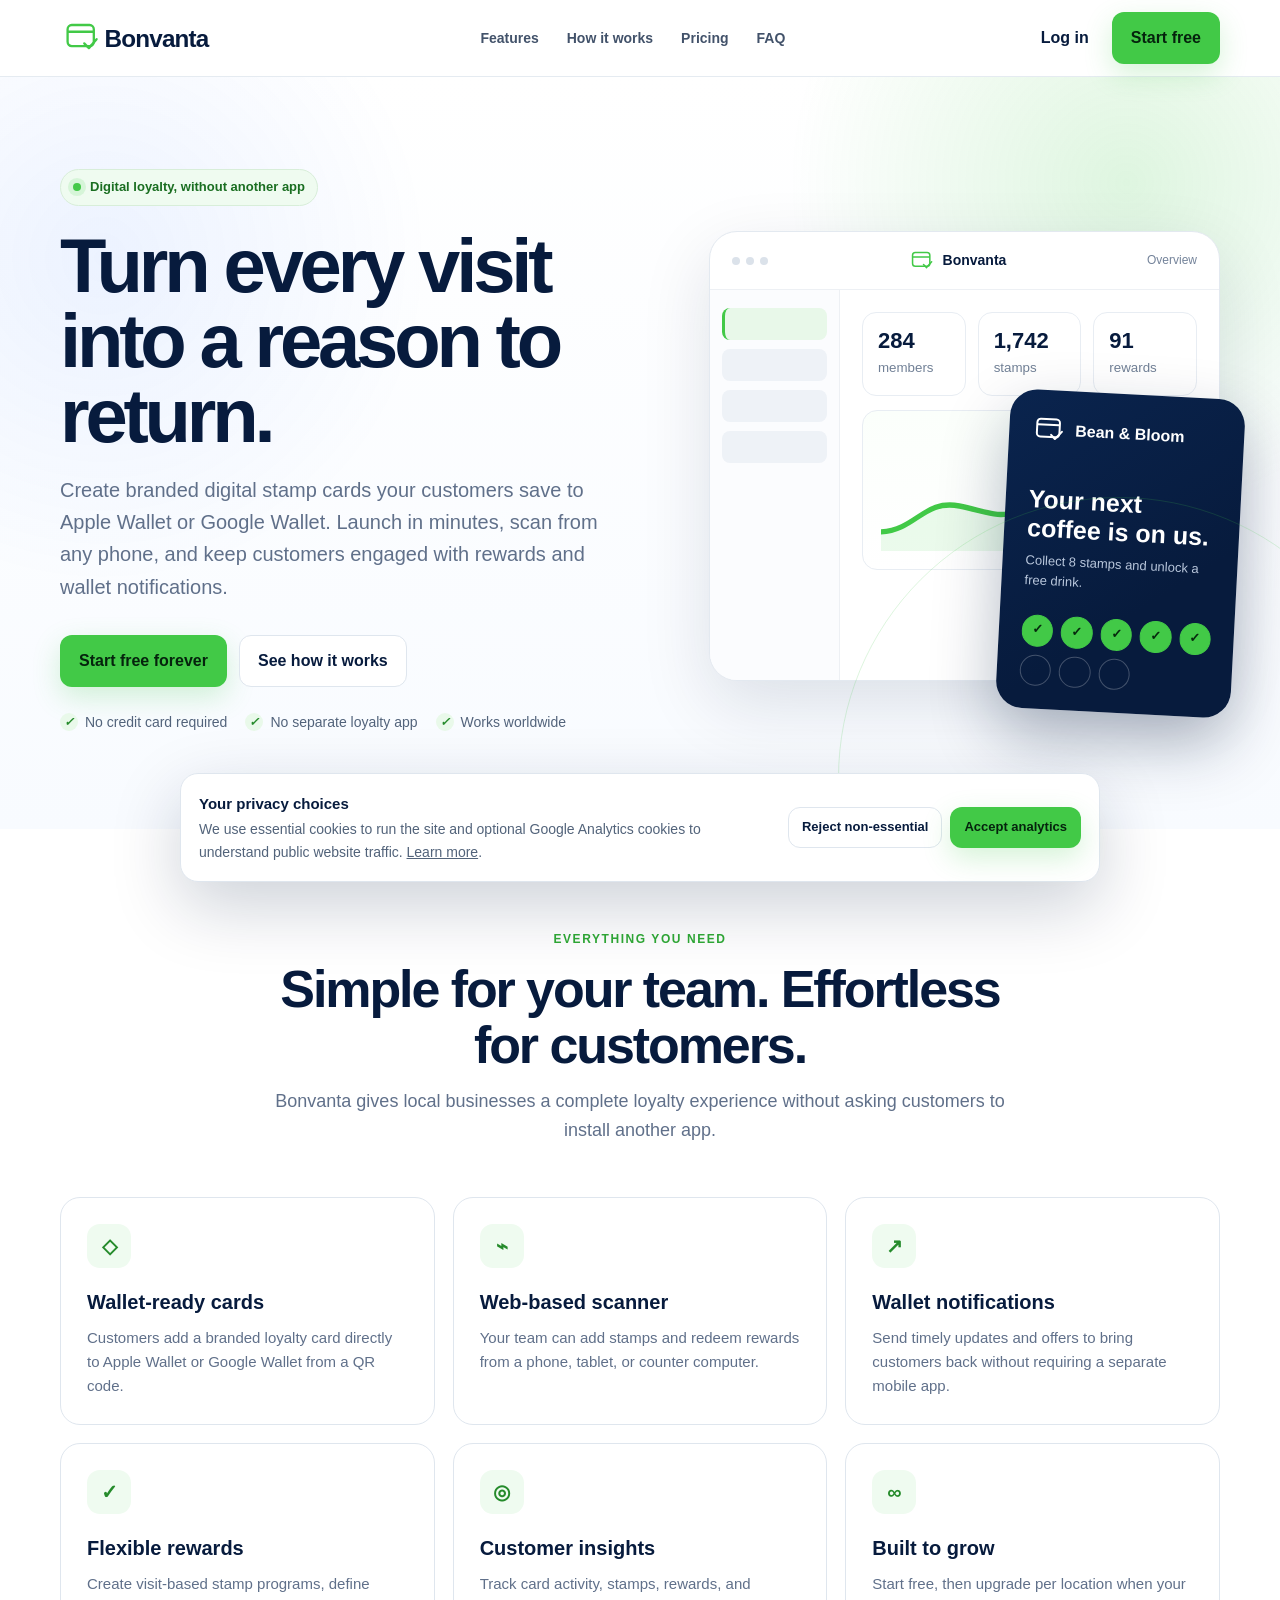
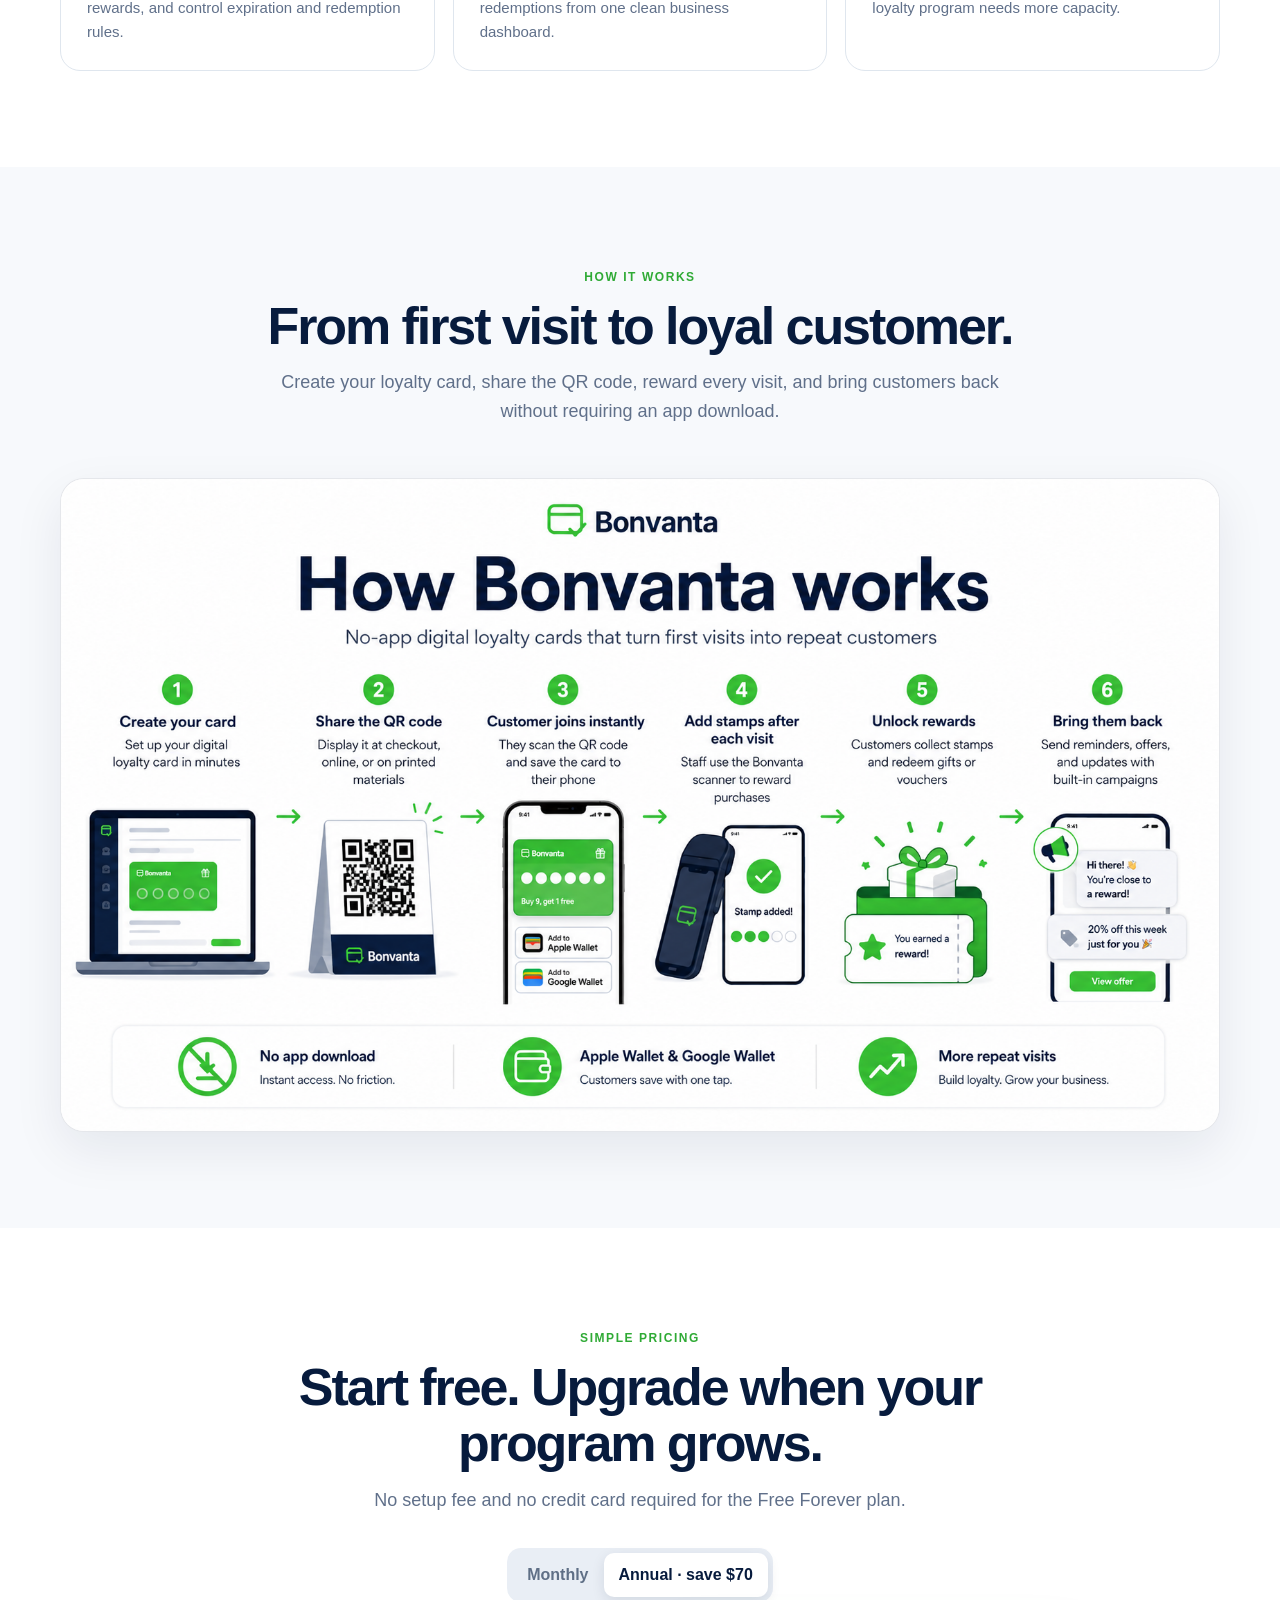
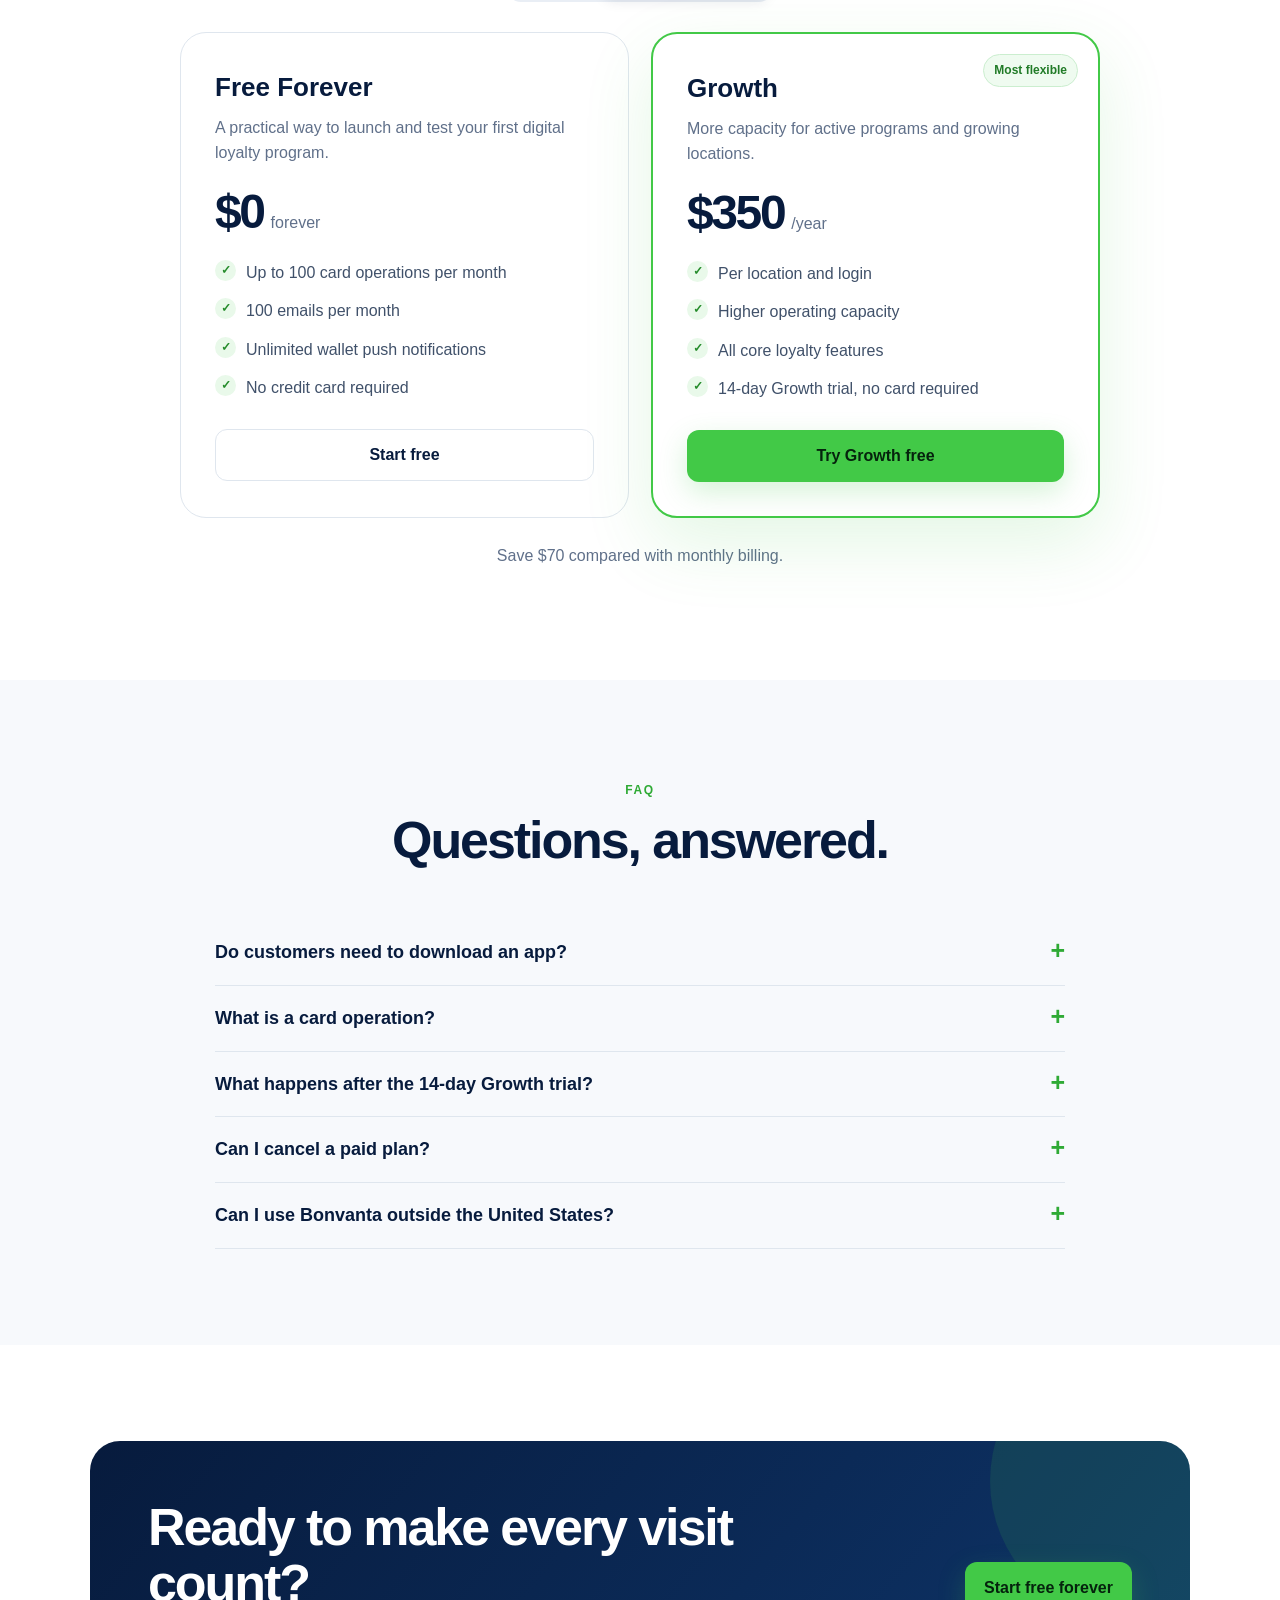
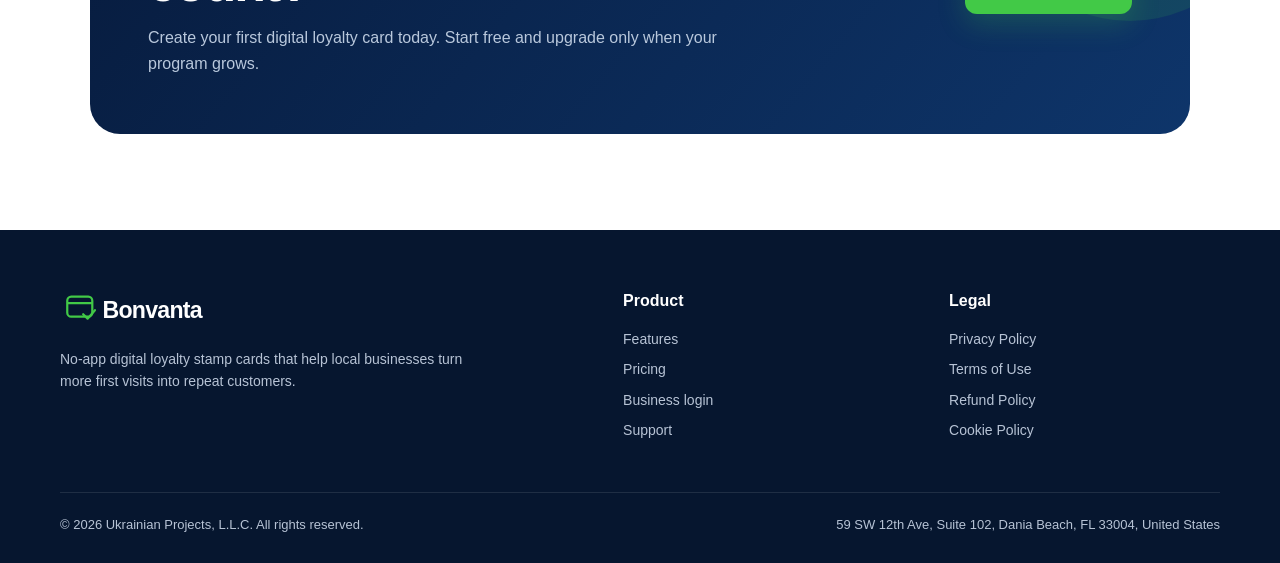
==== commit 2862f517: "Update index.html" ====
--- a/index.html
+++ b/index.html
@@ -18,7 +18,6 @@
 })(window,document,'script','dataLayer','GTM-5XCBFMQP');</script>
 <!-- End Google Tag Manager -->
 <meta charset="UTF-8">
-...
 <meta charset="utf-8">
 <meta name="viewport" content="width=device-width, initial-scale=1">
 <meta name="theme-color" content="#071b3d">
@@ -40,11 +39,9 @@
 height="0" width="0" style="display:none;visibility:hidden"></iframe></noscript>
 <!-- End Google Tag Manager (noscript) -->
 <!-- Google Tag Manager (noscript) -->
-...
 <!-- End Google Tag Manager (noscript) -->
 
 <div id="app">
-...
 <header class="site-header">
   <div class="container nav">
     <a class="brand" href="index.html" aria-label="Bonvanta home"><img src="assets/bonvanta-logo.svg" alt="Bonvanta"></a>
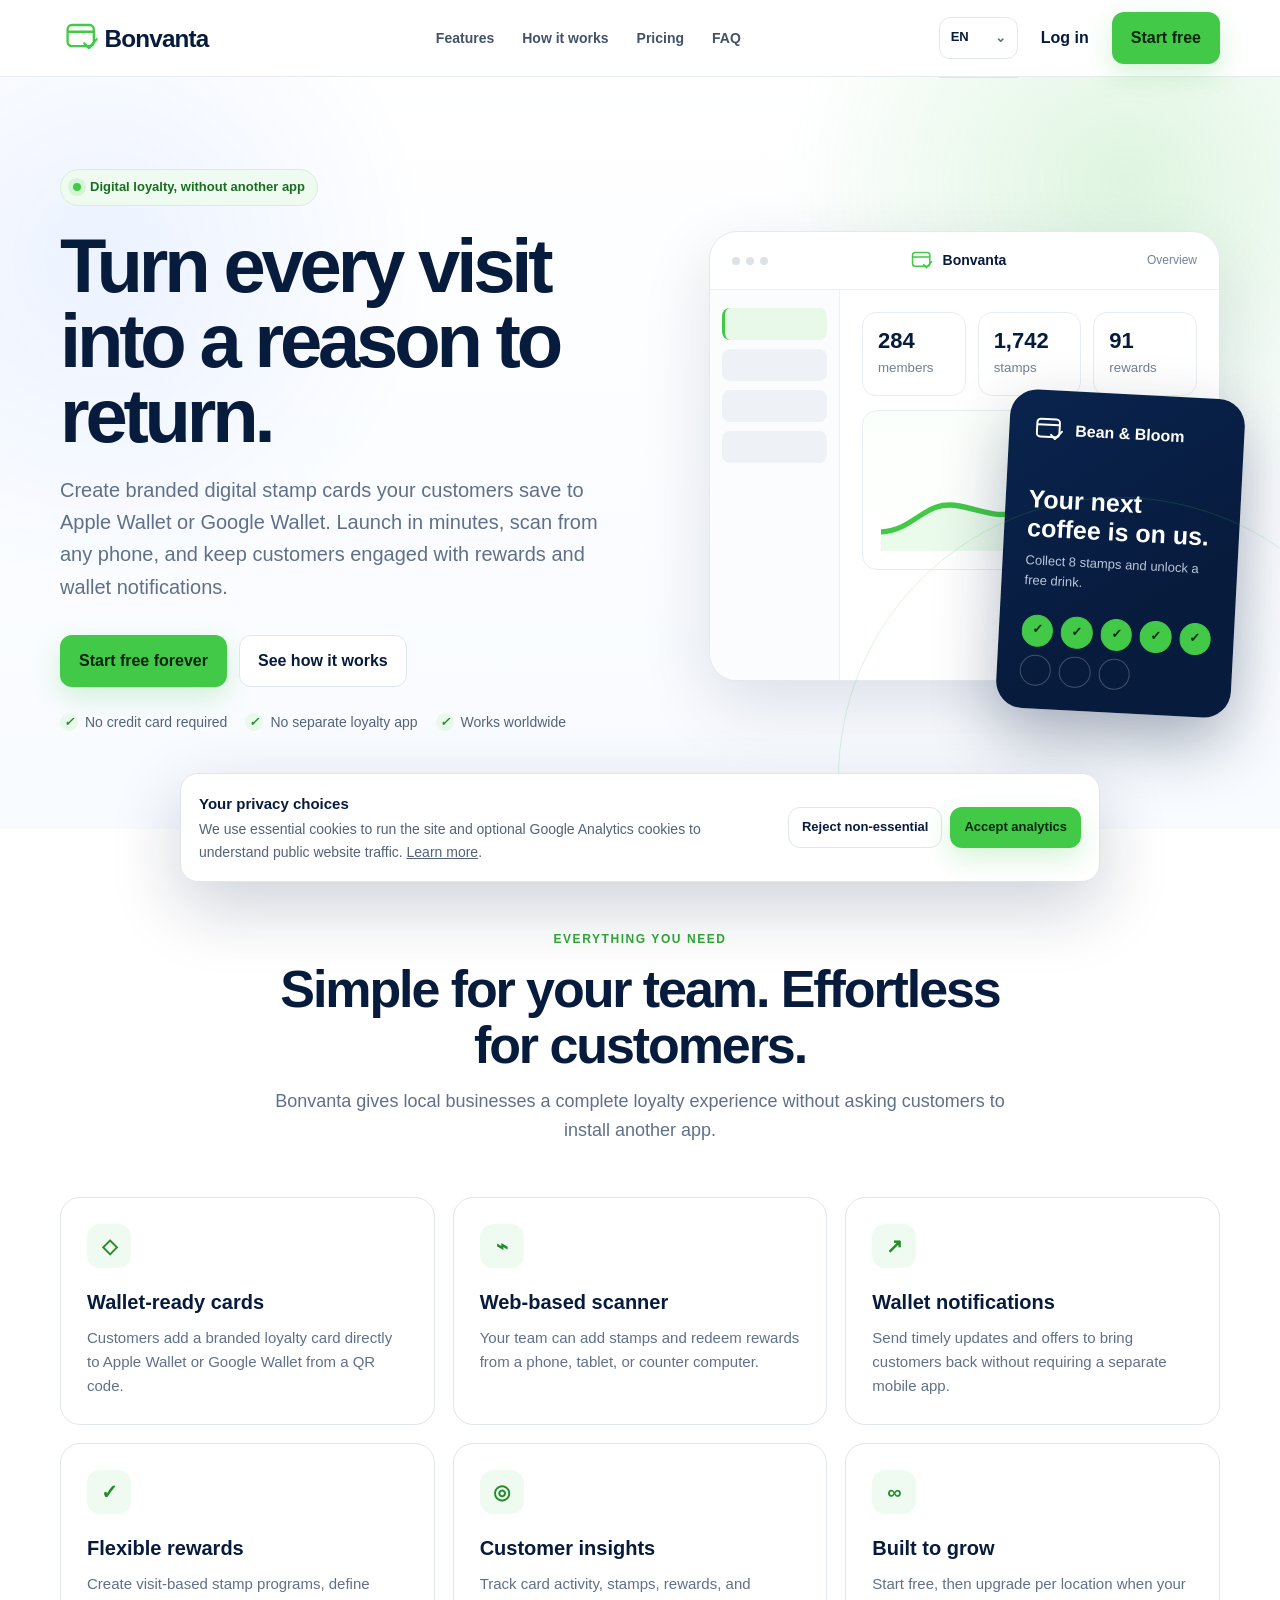
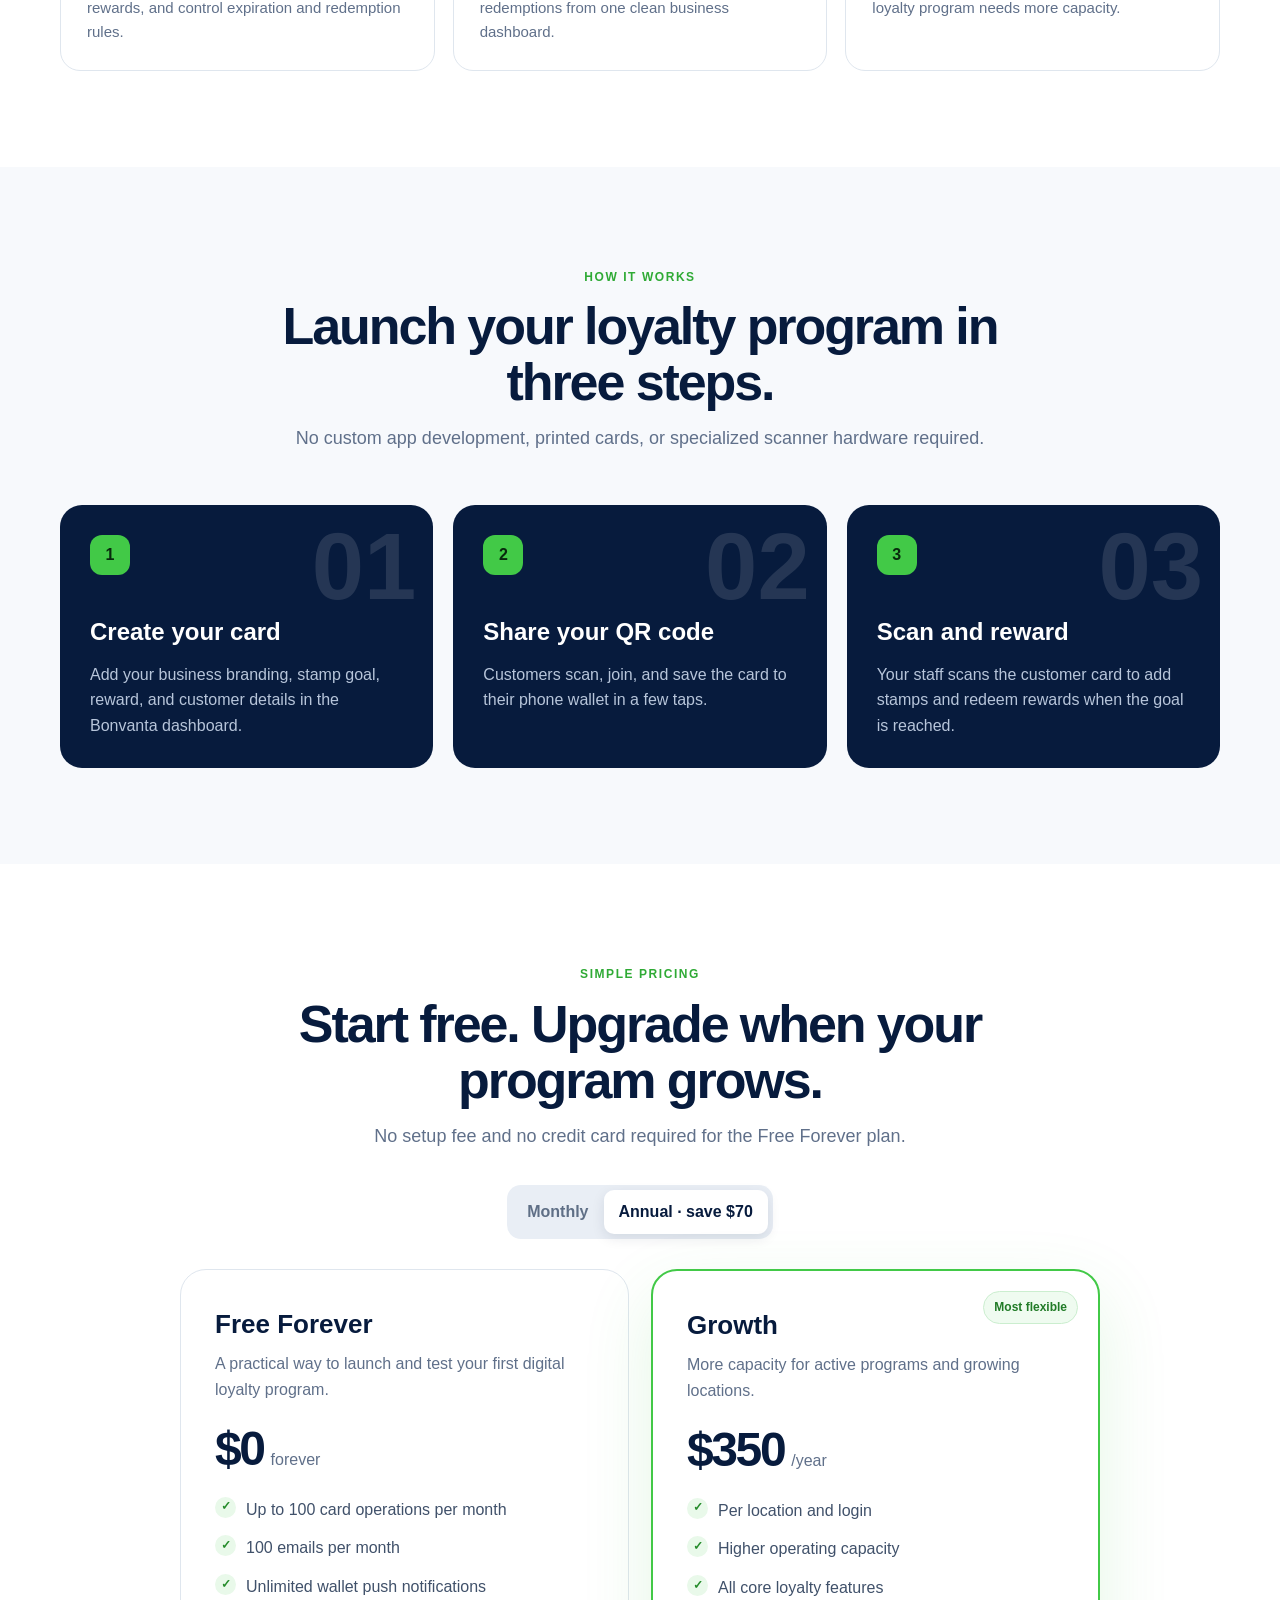
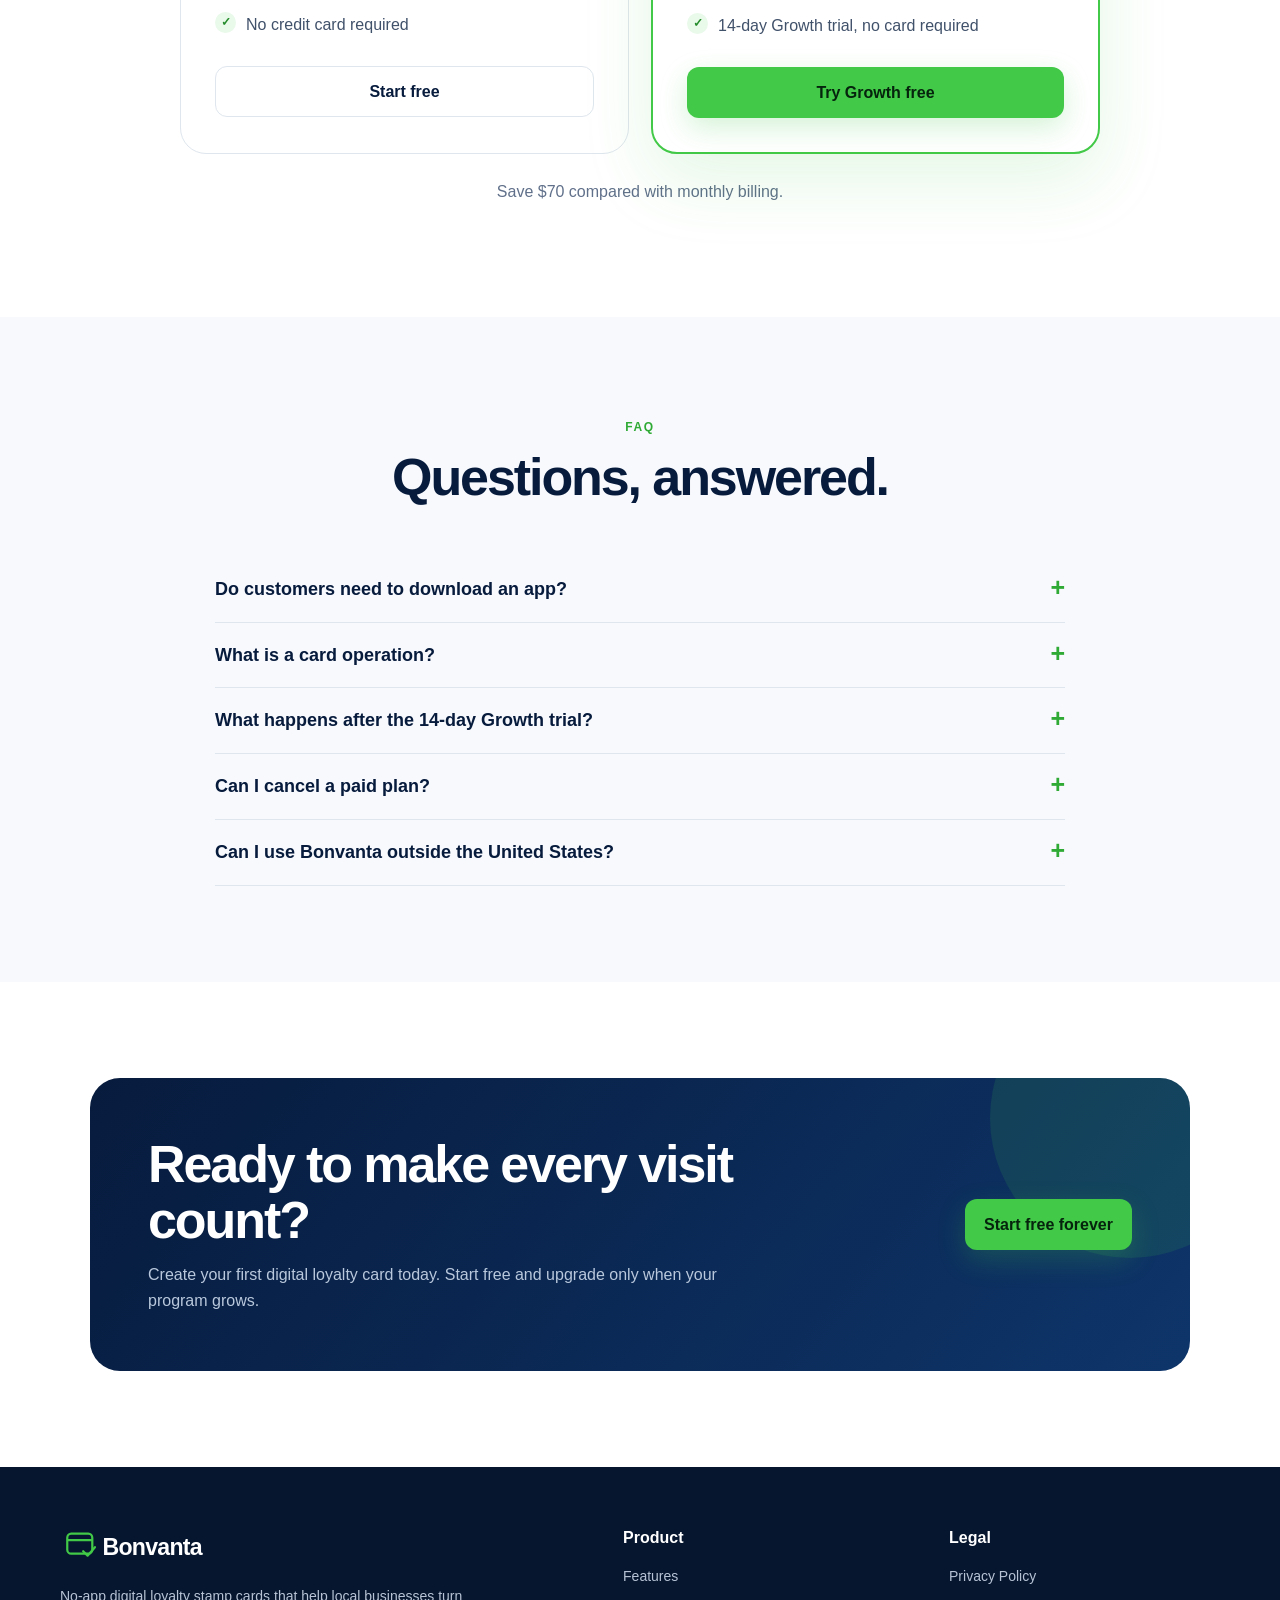
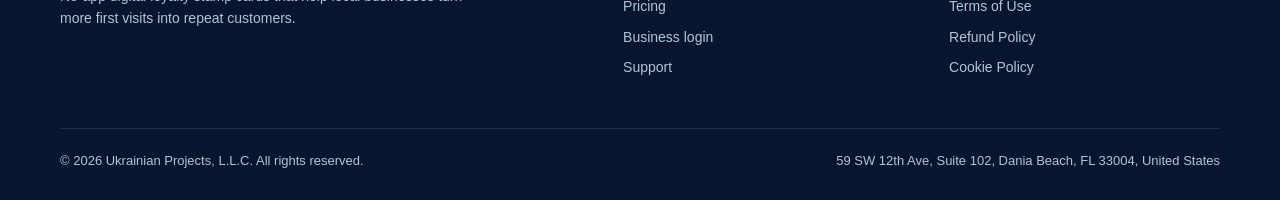
==== commit edeaed78: "Add files via upload Add multilingual Bonvanta website" ====
--- a/index.html
+++ b/index.html
@@ -1,15 +1,18 @@
 <!doctype html>
 <html lang="en">
-  <!-- Google tag (gtag.js) -->
-<script async src="https://www.googletagmanager.com/gtag/js?id=G-7B4TJBBTQ0"></script>
+<head>
+<!-- Google consent mode: analytics stays disabled until consent -->
 <script>
   window.dataLayer = window.dataLayer || [];
   function gtag(){dataLayer.push(arguments);}
-  gtag('js', new Date());
-
-  gtag('config', 'G-7B4TJBBTQ0');
+  gtag('consent', 'default', {
+    'analytics_storage': 'denied',
+    'ad_storage': 'denied',
+    'ad_user_data': 'denied',
+    'ad_personalization': 'denied',
+    'wait_for_update': 500
+  });
 </script>
-<head>
 <!-- Google Tag Manager -->
 <script>(function(w,d,s,l,i){w[l]=w[l]||[];w[l].push({'gtm.start':
 new Date().getTime(),event:'gtm.js'});var f=d.getElementsByTagName(s)[0],
@@ -17,48 +20,51 @@
 'https://www.googletagmanager.com/gtm.js?id='+i+dl;f.parentNode.insertBefore(j,f);
 })(window,document,'script','dataLayer','GTM-5XCBFMQP');</script>
 <!-- End Google Tag Manager -->
-<meta charset="UTF-8">
 <meta charset="utf-8">
 <meta name="viewport" content="width=device-width, initial-scale=1">
 <meta name="theme-color" content="#071b3d">
-<link rel="icon" href="favicon.ico">
-<link rel="apple-touch-icon" href="apple-touch-icon.png">
-<link rel="stylesheet" href="styles.css">
-
+<link rel="icon" href="/favicon.ico">
+<link rel="apple-touch-icon" href="/apple-touch-icon.png">
+<link rel="stylesheet" href="/styles.css">
+<link rel="canonical" href="https://bonvanta.com/">
+<link rel="alternate" hreflang="en" href="https://bonvanta.com/">
+<link rel="alternate" hreflang="de" href="https://bonvanta.com/de/">
+<link rel="alternate" hreflang="es" href="https://bonvanta.com/es/">
+<link rel="alternate" hreflang="fr" href="https://bonvanta.com/fr/">
+<link rel="alternate" hreflang="x-default" href="https://bonvanta.com/">
 <title>Bonvanta — No-App Digital Loyalty Stamp Cards</title>
 <meta name="description" content="Create digital loyalty stamp cards for Apple Wallet and Google Wallet. No separate app required. Start free with Bonvanta.">
 <meta property="og:title" content="Bonvanta — Turn every visit into loyalty">
 <meta property="og:description" content="No-app digital loyalty stamp cards for local businesses.">
 <meta property="og:type" content="website">
 <meta property="og:url" content="https://bonvanta.com/">
-<script>window.BONVANTA_GA_ID = 'G-XXXXXXXXXX';</script>
+<meta property="og:image" content="https://bonvanta.com/assets/how-bonvanta-works.png">
 </head>
 <body>
 <!-- Google Tag Manager (noscript) -->
 <noscript><iframe src="https://www.googletagmanager.com/ns.html?id=GTM-5XCBFMQP"
 height="0" width="0" style="display:none;visibility:hidden"></iframe></noscript>
 <!-- End Google Tag Manager (noscript) -->
-<!-- Google Tag Manager (noscript) -->
-<!-- End Google Tag Manager (noscript) -->
-
-<div id="app">
 <header class="site-header">
   <div class="container nav">
-    <a class="brand" href="index.html" aria-label="Bonvanta home"><img src="assets/bonvanta-logo.svg" alt="Bonvanta"></a>
+    <a class="brand" href="/" aria-label="Bonvanta home"><img src="/assets/bonvanta-logo.svg" alt="Bonvanta"></a>
     <nav class="nav-links" aria-label="Main navigation">
-      <a href="index.html#features">Features</a>
-      <a href="index.html#how-it-works">How it works</a>
-      <a href="index.html#pricing">Pricing</a>
-      <a href="index.html#faq">FAQ</a>
+      <a href="/#features">Features</a>
+      <a href="/#how-it-works">How it works</a>
+      <a href="/#pricing">Pricing</a>
+      <a href="/#faq">FAQ</a>
     </nav>
     <div class="nav-actions">
+      <details class="language-menu">
+  <summary aria-label="Choose language">EN</summary>
+  <div class="language-options"><a class="active" href="/" hreflang="en"><span>EN</span>English</a><a href="/de/" hreflang="de"><span>DE</span>Deutsch</a><a href="/es/" hreflang="es"><span>ES</span>Español</a><a href="/fr/" hreflang="fr"><span>FR</span>Français</a></div>
+</details>
       <a class="btn btn-ghost" href="https://admin.bonvanta.com">Log in</a>
       <a class="btn btn-primary" href="https://admin.bonvanta.com">Start free</a>
       <button class="mobile-toggle" aria-label="Open menu" aria-expanded="false">☰</button>
     </div>
   </div>
 </header>
-
 <main>
   <section class="hero">
     <div class="container hero-grid">
@@ -66,132 +72,41 @@
         <span class="eyebrow"><span class="eyebrow-dot"></span> Digital loyalty, without another app</span>
         <h1>Turn every visit into a reason to return.</h1>
         <p>Create branded digital stamp cards your customers save to Apple Wallet or Google Wallet. Launch in minutes, scan from any phone, and keep customers engaged with rewards and wallet notifications.</p>
-        <div class="hero-actions">
-          <a class="btn btn-primary" href="https://admin.bonvanta.com">Start free forever</a>
-          <a class="btn btn-secondary" href="#how-it-works">See how it works</a>
-        </div>
-        <div class="hero-note">
-          <span><i class="check">✓</i>No credit card required</span>
-          <span><i class="check">✓</i>No separate loyalty app</span>
-          <span><i class="check">✓</i>Works worldwide</span>
-        </div>
+        <div class="hero-actions"><a class="btn btn-primary" href="https://admin.bonvanta.com">Start free forever</a><a class="btn btn-secondary" href="#how-it-works">See how it works</a></div>
+        <div class="hero-note"><span><i class="check">✓</i>No credit card required</span><span><i class="check">✓</i>No separate loyalty app</span><span><i class="check">✓</i>Works worldwide</span></div>
       </div>
       <div class="product-stage" aria-label="Bonvanta product preview">
-        <div class="dashboard">
-          <div class="dash-top"><div class="dots"><i></i><i></i><i></i></div><div class="mini-brand"><img src="assets/bonvanta-icon.svg" alt="">Bonvanta</div><span style="font-size:12px;color:#74839a">Overview</span></div>
-          <div class="dash-body">
-            <div class="sidebar"><div class="side-item active"></div><div class="side-item"></div><div class="side-item"></div><div class="side-item"></div></div>
-            <div class="content">
-              <div class="stats"><div class="stat"><b>284</b><small>members</small></div><div class="stat"><b>1,742</b><small>stamps</small></div><div class="stat"><b>91</b><small>rewards</small></div></div>
-              <div class="chart"><svg viewBox="0 0 500 160" preserveAspectRatio="none" aria-hidden="true"><path d="M0 135 C60 132 72 92 132 101 S218 128 258 82 S346 42 390 61 S452 31 500 22" fill="none" stroke="#42c947" stroke-width="7" stroke-linecap="round"/><path d="M0 135 C60 132 72 92 132 101 S218 128 258 82 S346 42 390 61 S452 31 500 22 L500 160 L0 160Z" fill="rgba(66,201,71,.10)"/></svg></div>
-            </div>
-          </div>
-        </div>
-        <div class="wallet-card">
-          <div class="wc-logo"><img src="assets/bonvanta-icon.svg" alt=""> Bean & Bloom</div>
-          <h3>Your next coffee is on us.</h3>
-          <p>Collect 8 stamps and unlock a free drink.</p>
-          <div class="stamps"><span class="stamp filled">✓</span><span class="stamp filled">✓</span><span class="stamp filled">✓</span><span class="stamp filled">✓</span><span class="stamp filled">✓</span><span class="stamp"></span><span class="stamp"></span><span class="stamp"></span></div>
-        </div>
+        <div class="dashboard"><div class="dash-top"><div class="dots"><i></i><i></i><i></i></div><div class="mini-brand"><img src="/assets/bonvanta-icon.svg" alt="">Bonvanta</div><span style="font-size:12px;color:#74839a">Overview</span></div><div class="dash-body"><div class="sidebar"><div class="side-item active"></div><div class="side-item"></div><div class="side-item"></div><div class="side-item"></div></div><div class="content"><div class="stats"><div class="stat"><b>284</b><small>members</small></div><div class="stat"><b>1,742</b><small>stamps</small></div><div class="stat"><b>91</b><small>rewards</small></div></div><div class="chart"><svg viewBox="0 0 500 160" preserveAspectRatio="none" aria-hidden="true"><path d="M0 135 C60 132 72 92 132 101 S218 128 258 82 S346 42 390 61 S452 31 500 22" fill="none" stroke="#42c947" stroke-width="7" stroke-linecap="round"/><path d="M0 135 C60 132 72 92 132 101 S218 128 258 82 S346 42 390 61 S452 31 500 22 L500 160 L0 160Z" fill="rgba(66,201,71,.10)"/></svg></div></div></div></div>
+        <div class="wallet-card"><div class="wc-logo"><img src="/assets/bonvanta-icon.svg" alt=""> Bean &amp; Bloom</div><h3>Your next coffee is on us.</h3><p>Collect 8 stamps and unlock a free drink.</p><div class="stamps"><span class="stamp filled">✓</span><span class="stamp filled">✓</span><span class="stamp filled">✓</span><span class="stamp filled">✓</span><span class="stamp filled">✓</span><span class="stamp"></span><span class="stamp"></span><span class="stamp"></span></div></div>
       </div>
     </div>
   </section>
-
-  <section class="section" id="features">
-    <div class="container">
-      <div class="section-head"><span class="kicker">Everything you need</span><h2>Simple for your team. Effortless for customers.</h2><p>Bonvanta gives local businesses a complete loyalty experience without asking customers to install another app.</p></div>
-      <div class="feature-grid">
-        <article class="feature"><div class="feature-icon">◇</div><h3>Wallet-ready cards</h3><p>Customers add a branded loyalty card directly to Apple Wallet or Google Wallet from a QR code.</p></article>
-        <article class="feature"><div class="feature-icon">⌁</div><h3>Web-based scanner</h3><p>Your team can add stamps and redeem rewards from a phone, tablet, or counter computer.</p></article>
-        <article class="feature"><div class="feature-icon">↗</div><h3>Wallet notifications</h3><p>Send timely updates and offers to bring customers back without requiring a separate mobile app.</p></article>
-        <article class="feature"><div class="feature-icon">✓</div><h3>Flexible rewards</h3><p>Create visit-based stamp programs, define rewards, and control expiration and redemption rules.</p></article>
-        <article class="feature"><div class="feature-icon">◎</div><h3>Customer insights</h3><p>Track card activity, stamps, rewards, and redemptions from one clean business dashboard.</p></article>
-        <article class="feature"><div class="feature-icon">∞</div><h3>Built to grow</h3><p>Start free, then upgrade per location when your loyalty program needs more capacity.</p></article>
-      </div>
-    </div>
-  </section>
-
-<section class="section section-alt" id="how-it-works">
-  <div class="container">
-    <div class="section-head">
-      <span class="kicker">How it works</span>
-      <h2>From first visit to loyal customer.</h2>
-      <p>
-        Create your loyalty card, share the QR code, reward every visit,
-        and bring customers back without requiring an app download.
-      </p>
-    </div>
-
-    <div class="how-visual">
-      <img
-        src="assets/how-bonvanta-works.png"
-        alt="Visual explanation showing how Bonvanta digital loyalty cards work"
-        loading="lazy"
-      >
-    </div>
-  </div>
-</section>
-
-  <section class="section" id="pricing">
-    <div class="container pricing-wrap">
-      <div class="section-head"><span class="kicker">Simple pricing</span><h2>Start free. Upgrade when your program grows.</h2><p>No setup fee and no credit card required for the Free Forever plan.</p></div>
-      <div class="billing-toggle"><div class="toggle" aria-label="Billing period"><button data-billing="monthly">Monthly</button><button class="active" data-billing="annual">Annual · save $70</button></div></div>
-      <div class="price-grid">
-        <article class="price-card">
-          <h3>Free Forever</h3><div class="price-sub">A practical way to launch and test your first digital loyalty program.</div>
-          <div class="price"><strong>$0</strong><span>forever</span></div>
-          <ul class="price-list"><li>Up to 100 card operations per month</li><li>100 emails per month</li><li>Unlimited wallet push notifications</li><li>No credit card required</li></ul>
-          <a class="btn btn-secondary" href="https://admin.bonvanta.com">Start free</a>
-        </article>
-        <article class="price-card featured">
-          <span class="popular">Most flexible</span><h3>Growth</h3><div class="price-sub">More capacity for active programs and growing locations.</div>
-          <div class="price"><strong data-price>$350</strong><span data-cadence>/year</span></div>
-          <ul class="price-list"><li>Per location and login</li><li>Higher operating capacity</li><li>All core loyalty features</li><li>14-day Growth trial, no card required</li></ul>
-          <a class="btn btn-primary" href="https://admin.bonvanta.com">Try Growth free</a>
-        </article>
-      </div>
-      <p class="trial-note" data-annual-note>Save $70 compared with monthly billing.</p>
-    </div>
-  </section>
-
-  <section class="section section-alt" id="faq">
-    <div class="container">
-      <div class="section-head"><span class="kicker">FAQ</span><h2>Questions, answered.</h2></div>
-      <div class="faq">
-        <details><summary>Do customers need to download an app?</summary><p>No. Customers open your QR link and save the loyalty card to Apple Wallet or Google Wallet. No separate Bonvanta app is required.</p></details>
-        <details><summary>What is a card operation?</summary><p>A card operation is an activity processed for a loyalty card, such as issuing or updating a card. The dashboard shows your usage for the current period.</p></details>
-        <details><summary>What happens after the 14-day Growth trial?</summary><p>No payment is taken automatically. Unless you choose a paid plan, the account returns to Free Forever and remains subject to the Free plan limits.</p></details>
-        <details><summary>Can I cancel a paid plan?</summary><p>Yes. You can cancel at any time. Access continues until the end of the paid billing period, subject to the Terms and Refund Policy.</p></details>
-        <details><summary>Can I use Bonvanta outside the United States?</summary><p>Yes. Bonvanta is available worldwide, subject to applicable local laws, wallet availability, and payment support.</p></details>
-      </div>
-    </div>
-  </section>
-
-  <section class="section">
-    <div class="container"><div class="cta"><div><h2>Ready to make every visit count?</h2><p>Create your first digital loyalty card today. Start free and upgrade only when your program grows.</p></div><a class="btn btn-primary" href="https://admin.bonvanta.com">Start free forever</a></div></div>
-  </section>
+  <section class="section" id="features"><div class="container"><div class="section-head"><span class="kicker">Everything you need</span><h2>Simple for your team. Effortless for customers.</h2><p>Bonvanta gives local businesses a complete loyalty experience without asking customers to install another app.</p></div><div class="feature-grid"><article class="feature"><div class="feature-icon">◇</div><h3>Wallet-ready cards</h3><p>Customers add a branded loyalty card directly to Apple Wallet or Google Wallet from a QR code.</p></article><article class="feature"><div class="feature-icon">⌁</div><h3>Web-based scanner</h3><p>Your team can add stamps and redeem rewards from a phone, tablet, or counter computer.</p></article><article class="feature"><div class="feature-icon">↗</div><h3>Wallet notifications</h3><p>Send timely updates and offers to bring customers back without requiring a separate mobile app.</p></article><article class="feature"><div class="feature-icon">✓</div><h3>Flexible rewards</h3><p>Create visit-based stamp programs, define rewards, and control expiration and redemption rules.</p></article><article class="feature"><div class="feature-icon">◎</div><h3>Customer insights</h3><p>Track card activity, stamps, rewards, and redemptions from one clean business dashboard.</p></article><article class="feature"><div class="feature-icon">∞</div><h3>Built to grow</h3><p>Start free, then upgrade per location when your loyalty program needs more capacity.</p></article></div></div></section>
+  <section class="section section-alt" id="how-it-works"><div class="container"><div class="section-head"><span class="kicker">How it works</span><h2>Launch your loyalty program in three steps.</h2><p>No custom app development, printed cards, or specialized scanner hardware required.</p></div><div class="steps"><article class="step"><b>1</b><h3>Create your card</h3><p>Add your business branding, stamp goal, reward, and customer details in the Bonvanta dashboard.</p></article><article class="step"><b>2</b><h3>Share your QR code</h3><p>Customers scan, join, and save the card to their phone wallet in a few taps.</p></article><article class="step"><b>3</b><h3>Scan and reward</h3><p>Your staff scans the customer card to add stamps and redeem rewards when the goal is reached.</p></article></div></div></section>
+  <section class="section" id="pricing"><div class="container pricing-wrap"><div class="section-head"><span class="kicker">Simple pricing</span><h2>Start free. Upgrade when your program grows.</h2><p>No setup fee and no credit card required for the Free Forever plan.</p></div><div class="billing-toggle"><div class="toggle" aria-label="Billing period"><button data-billing="monthly">Monthly</button><button class="active" data-billing="annual">Annual · save $70</button></div></div><div class="price-grid"><article class="price-card"><h3>Free Forever</h3><div class="price-sub">A practical way to launch and test your first digital loyalty program.</div><div class="price"><strong>$0</strong><span>forever</span></div><ul class="price-list"><li>Up to 100 card operations per month</li><li>100 emails per month</li><li>Unlimited wallet push notifications</li><li>No credit card required</li></ul><a class="btn btn-secondary" href="https://admin.bonvanta.com">Start free</a></article><article class="price-card featured"><span class="popular">Most flexible</span><h3>Growth</h3><div class="price-sub">More capacity for active programs and growing locations.</div><div class="price"><strong data-price>$350</strong><span data-cadence>/year</span></div><ul class="price-list"><li>Per location and login</li><li>Higher operating capacity</li><li>All core loyalty features</li><li>14-day Growth trial, no card required</li></ul><a class="btn btn-primary" href="https://admin.bonvanta.com">Try Growth free</a></article></div><p class="trial-note" data-annual-note>Save $70 compared with monthly billing.</p></div></section>
+  <section class="section section-alt" id="faq"><div class="container"><div class="section-head"><span class="kicker">FAQ</span><h2>Questions, answered.</h2></div><div class="faq"><details><summary>Do customers need to download an app?</summary><p>No. Customers open your QR link and save the loyalty card to Apple Wallet or Google Wallet. No separate Bonvanta app is required.</p></details><details><summary>What is a card operation?</summary><p>A card operation is an activity processed for a loyalty card, such as issuing or updating a card. The dashboard shows your usage for the current period.</p></details><details><summary>What happens after the 14-day Growth trial?</summary><p>No payment is taken automatically. Unless you choose a paid plan, the account returns to Free Forever and remains subject to the Free plan limits.</p></details><details><summary>Can I cancel a paid plan?</summary><p>Yes. You can cancel at any time. Access continues until the end of the paid billing period, subject to the Terms and Refund Policy.</p></details><details><summary>Can I use Bonvanta outside the United States?</summary><p>Yes. Bonvanta is available worldwide, subject to applicable local laws, wallet availability, and payment support.</p></details></div></div></section>
+  <section class="section"><div class="container"><div class="cta"><div><h2>Ready to make every visit count?</h2><p>Create your first digital loyalty card today. Start free and upgrade only when your program grows.</p></div><a class="btn btn-primary" href="https://admin.bonvanta.com">Start free forever</a></div></div></section>
 </main>
-
 <footer class="site-footer">
   <div class="container">
     <div class="footer-grid">
       <div class="footer-brand">
-        <img src="assets/bonvanta-logo-white.svg" alt="Bonvanta">
+        <img src="/assets/bonvanta-logo-white.svg" alt="Bonvanta">
         <p>No-app digital loyalty stamp cards that help local businesses turn more first visits into repeat customers.</p>
       </div>
       <div class="footer-col">
         <h4>Product</h4>
-        <a href="index.html#features">Features</a>
-        <a href="index.html#pricing">Pricing</a>
+        <a href="/#features">Features</a>
+        <a href="/#pricing">Pricing</a>
         <a href="https://admin.bonvanta.com">Business login</a>
-        <a href="mailto:support@bonvanta.com">Support</a>
+        <a href="/en/contact/">Support</a>
       </div>
       <div class="footer-col">
         <h4>Legal</h4>
-        <a href="privacy.html">Privacy Policy</a>
-        <a href="terms.html">Terms of Use</a>
-        <a href="refunds.html">Refund Policy</a>
-        <a href="cookies.html">Cookie Policy</a>
+        <a href="/privacy.html">Privacy Policy </a>
+        <a href="/terms.html">Terms of Use </a>
+        <a href="/refunds.html">Refund Policy </a>
+        <a href="/cookies.html">Cookie Policy </a>
       </div>
     </div>
     <div class="footer-bottom">
@@ -200,15 +115,12 @@
     </div>
   </div>
 </footer>
-
-
 <div class="cookie-banner" role="dialog" aria-label="Cookie preferences">
-  <p><strong>Your privacy choices</strong>We use essential cookies to run the site and optional Google Analytics cookies to understand public website traffic. <a href="cookies.html" style="text-decoration:underline">Learn more</a>.</p>
+  <p><strong>Your privacy choices</strong>We use essential cookies to run the site and optional Google Analytics cookies to understand public website traffic. <a href="/cookies.html" style="text-decoration:underline">Learn more</a>.</p>
   <div class="cookie-actions">
     <button class="btn btn-secondary" data-cookie-reject>Reject non-essential</button>
     <button class="btn btn-primary" data-cookie-accept>Accept analytics</button>
   </div>
 </div>
-
-<script src="script.js"></script>
-</body></html>
+<script src="/script.js"></script>
+</body></html>
--- a/styles.css
+++ b/styles.css
@@ -213,30 +213,26 @@
   .cookie-actions .btn { flex:1; }
   .legal-layout { padding-top:36px; }
 }
-.how-visual {
-  margin-top: 36px;
-  overflow: hidden;
-  border: 1px solid rgba(7, 27, 61, 0.1);
-  border-radius: 24px;
-  background: #ffffff;
-  box-shadow: 0 18px 50px rgba(7, 27, 61, 0.08);
-}
 
-.how-visual img {
-  display: block;
-  width: 100%;
-  height: auto;
-}
 
-@media (max-width: 768px) {
-  .how-visual {
-    margin-top: 24px;
-    border-radius: 16px;
-    overflow-x: auto;
-  }
-
-  .how-visual img {
-    width: 1100px;
-    max-width: none;
-  }
-}
+/* Language selector */
+.language-menu { position: relative; flex: 0 0 auto; }
+.language-menu summary {
+  cursor: pointer; list-style: none; display: inline-flex; align-items: center; justify-content: center;
+  min-width: 44px; height: 42px; padding: 0 11px; border: 1px solid var(--line); border-radius: 11px;
+  background: #fff; color: var(--navy); font-size: 13px; font-weight: 850;
+}
+.language-menu summary::-webkit-details-marker { display: none; }
+.language-menu summary::after { content: "⌄"; margin-left: 6px; color: var(--muted); font-size: 13px; }
+.language-menu[open] summary { border-color: #bddfc0; box-shadow: 0 6px 18px rgba(7,27,61,.08); }
+.language-options {
+  position: absolute; z-index: 80; right: 0; top: calc(100% + 9px); width: 174px; padding: 7px;
+  background: #fff; border: 1px solid var(--line); border-radius: 14px; box-shadow: 0 18px 48px rgba(7,27,61,.16);
+}
+.language-options a { display: flex; align-items: center; gap: 10px; padding: 9px 10px; border-radius: 9px; color: #42526a; font-size: 14px; font-weight: 650; }
+.language-options a span { width: 28px; color: var(--green-dark); font-size: 12px; font-weight: 900; }
+.language-options a:hover, .language-options a.active { background: var(--mint); color: var(--navy); }
+@media (max-width:640px) {
+  .language-menu summary { min-width: 40px; height: 38px; padding: 0 8px; }
+  .language-options { right: -50px; }
+}
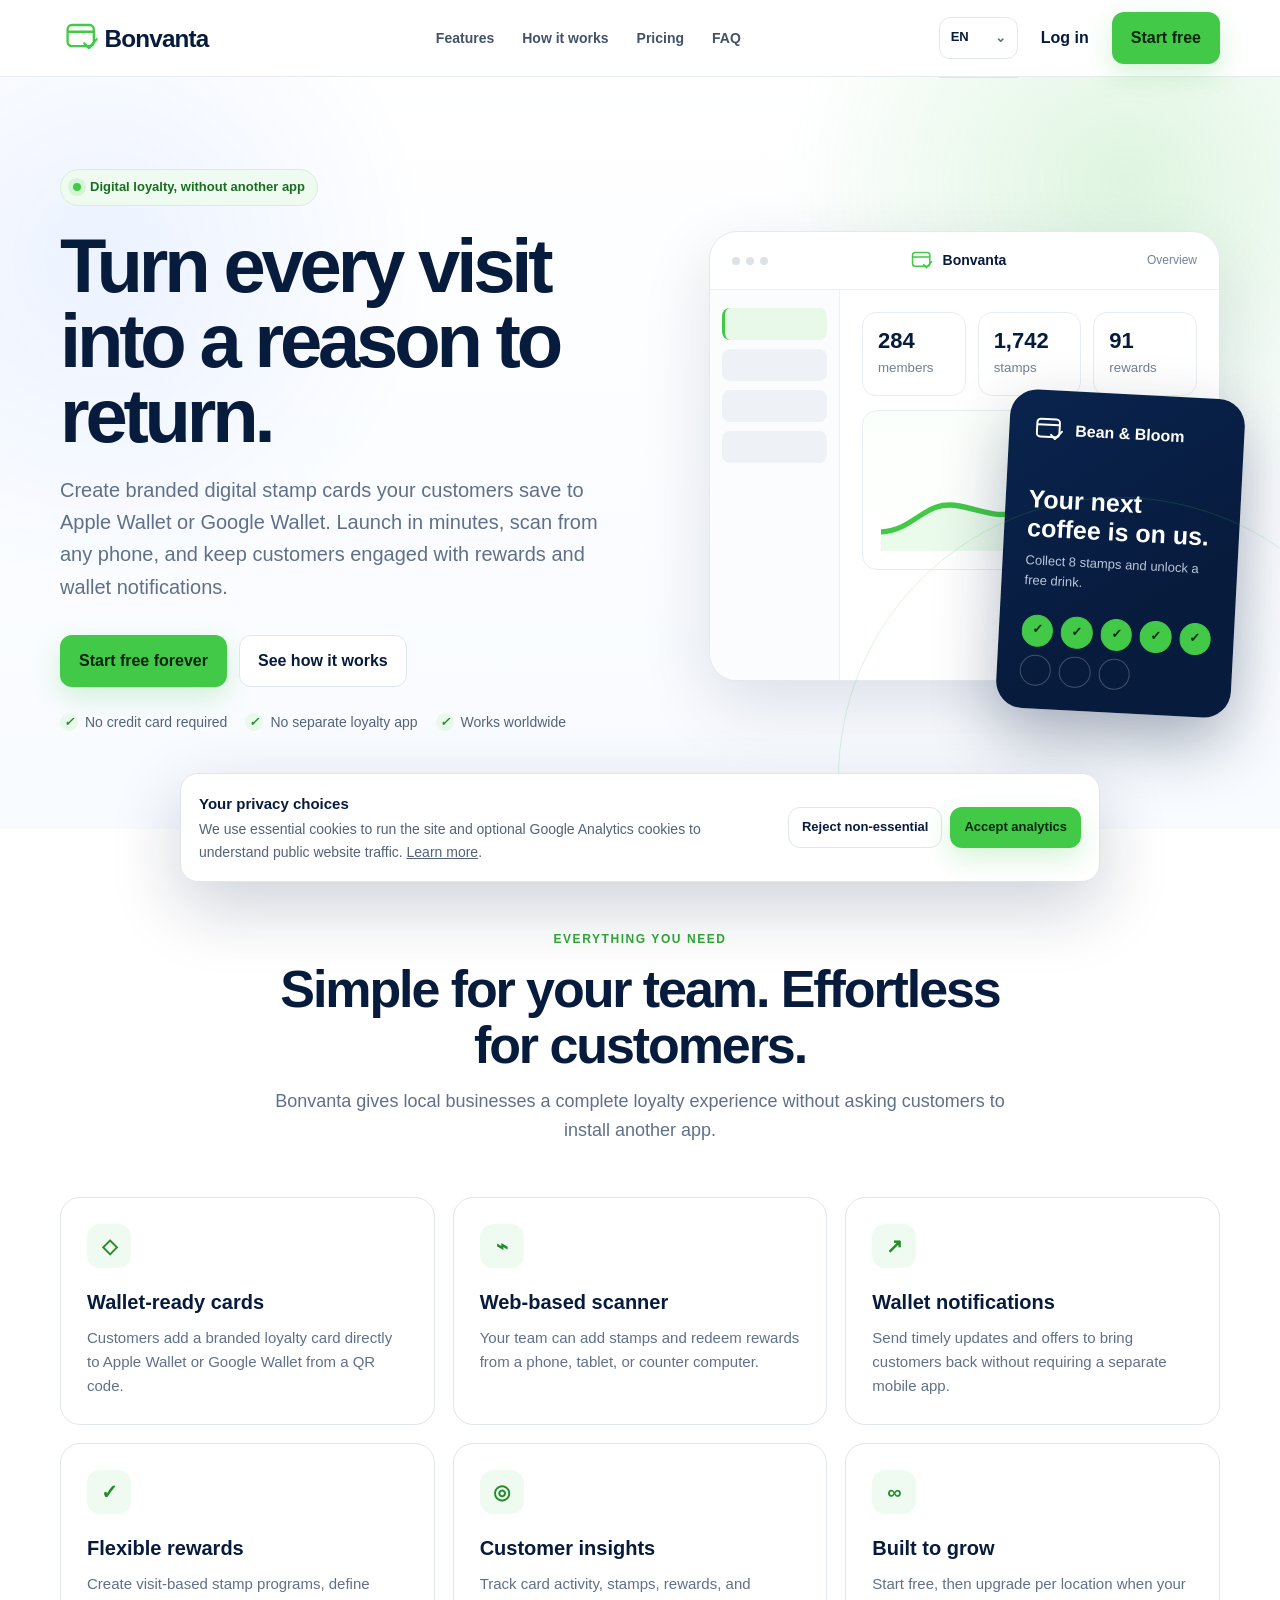
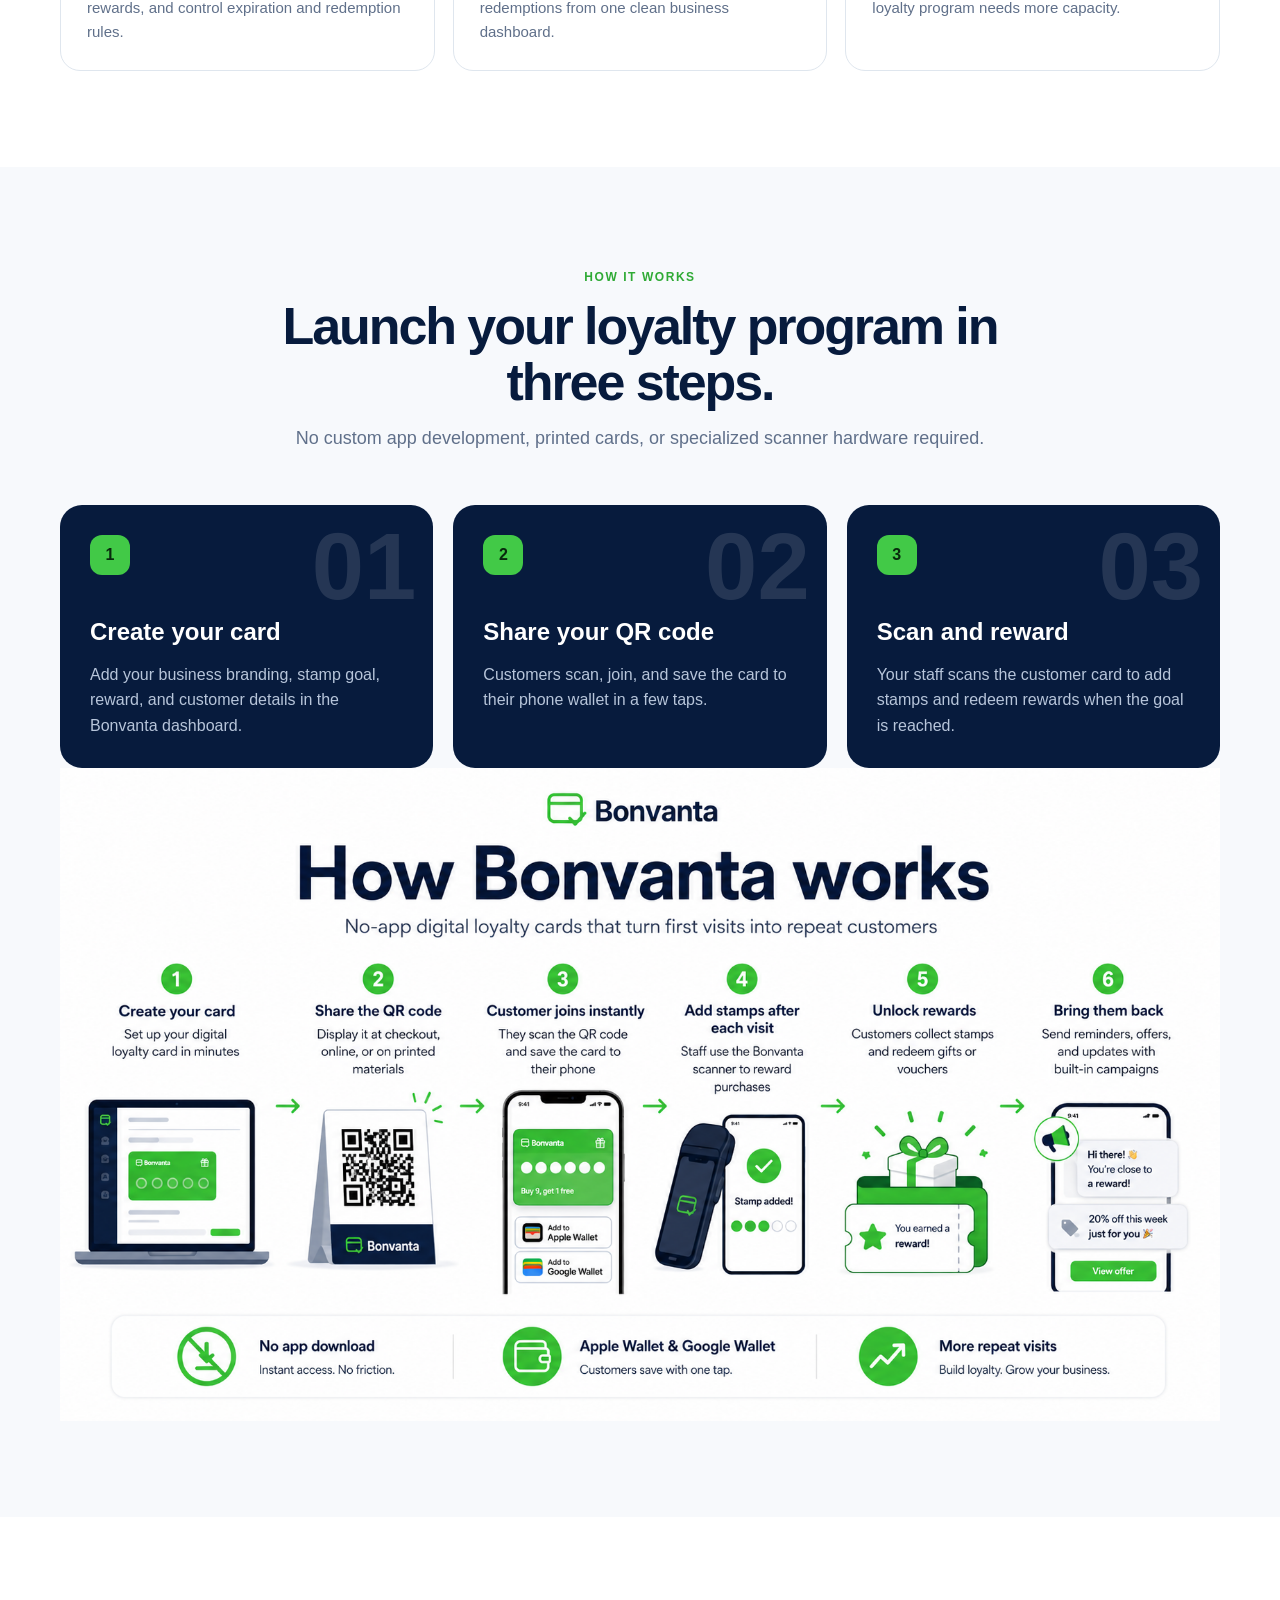
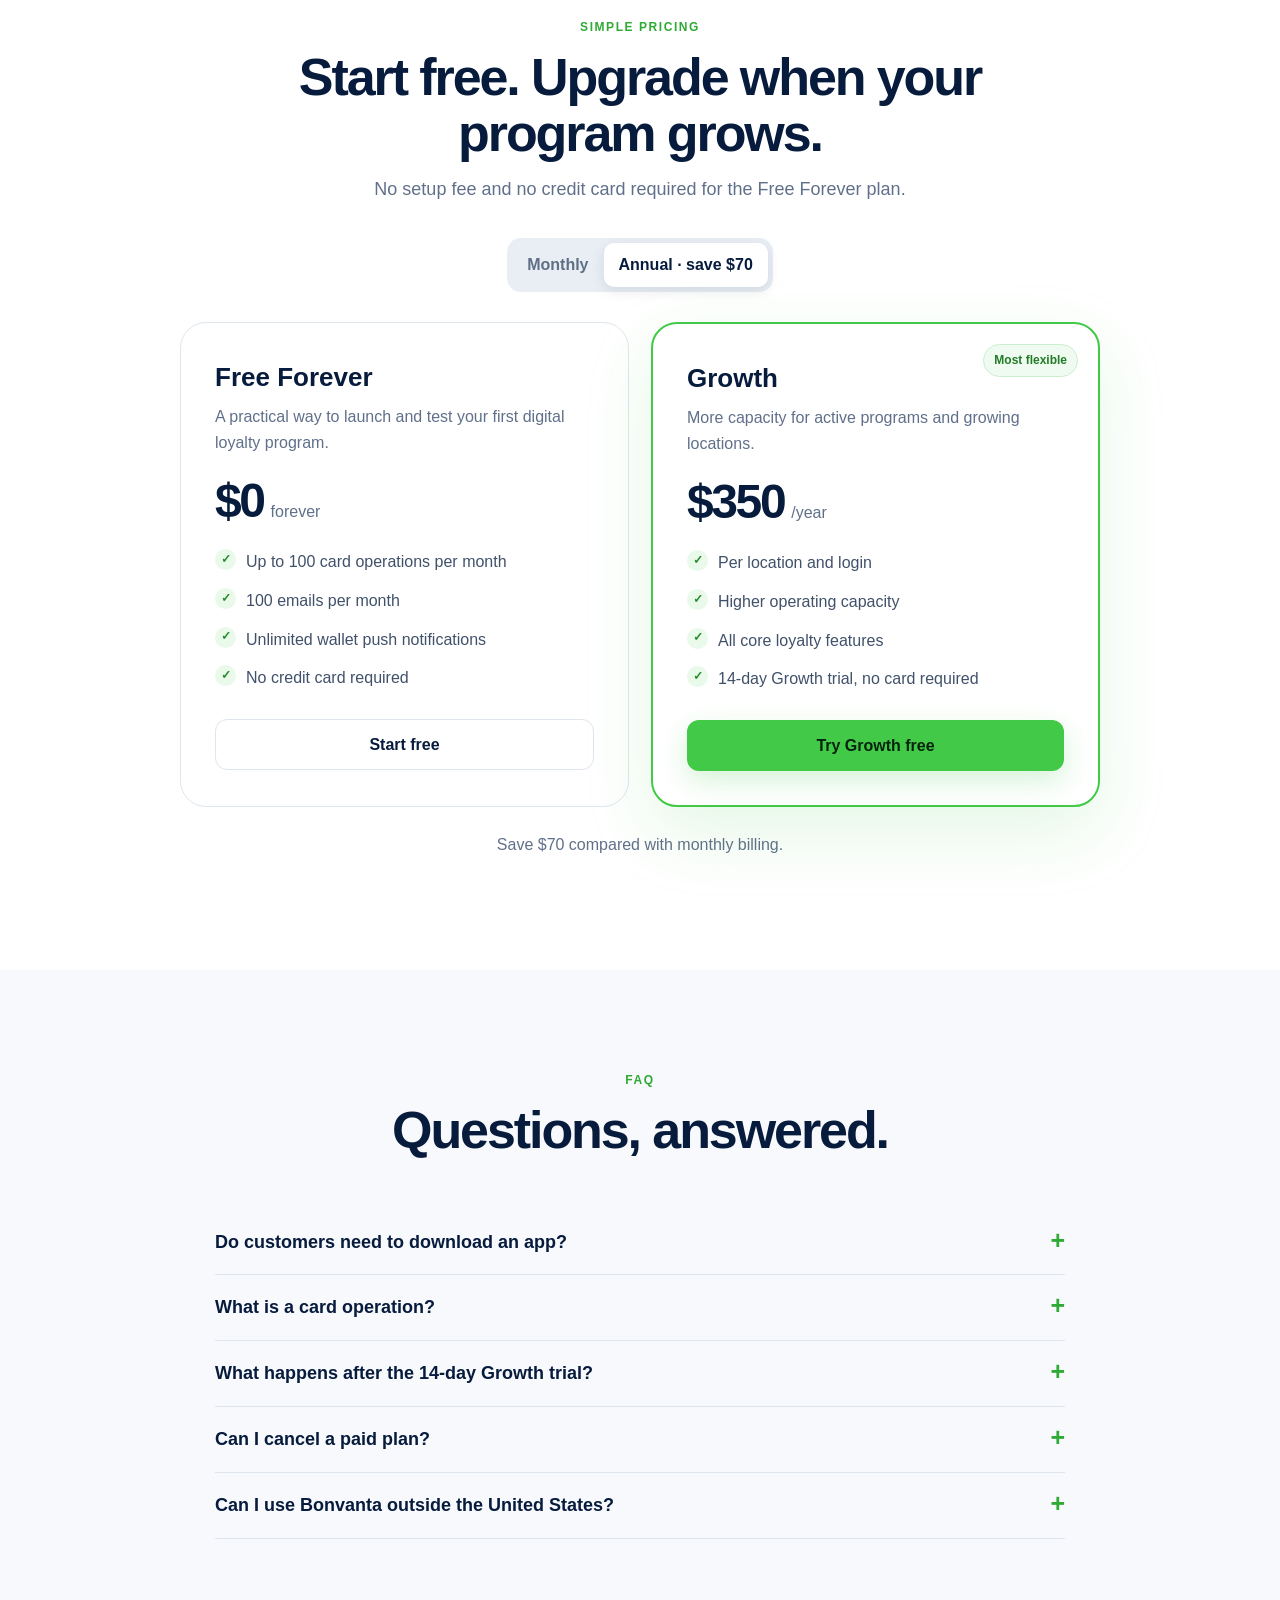
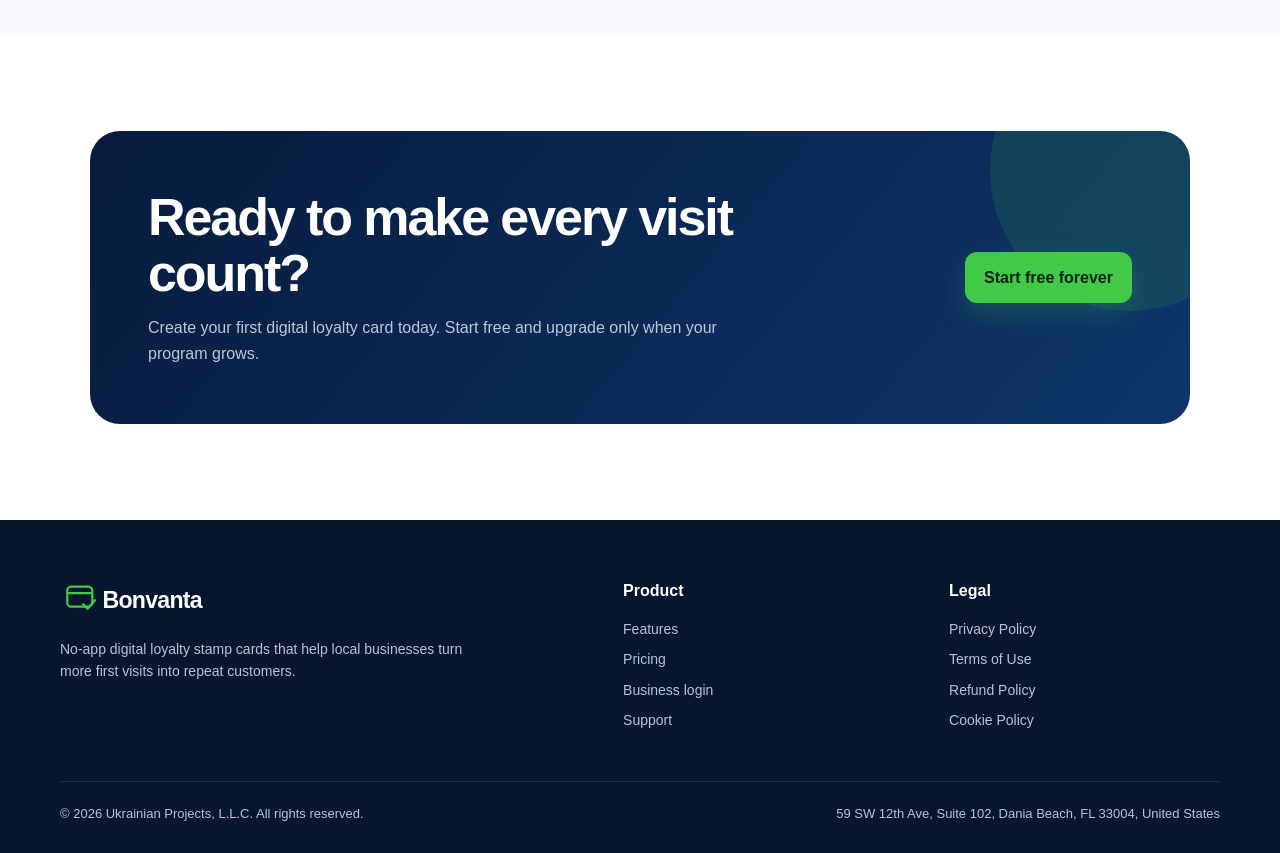
==== commit 218686c4: "Update index.html" ====
--- a/index.html
+++ b/index.html
@@ -82,7 +82,55 @@
     </div>
   </section>
   <section class="section" id="features"><div class="container"><div class="section-head"><span class="kicker">Everything you need</span><h2>Simple for your team. Effortless for customers.</h2><p>Bonvanta gives local businesses a complete loyalty experience without asking customers to install another app.</p></div><div class="feature-grid"><article class="feature"><div class="feature-icon">◇</div><h3>Wallet-ready cards</h3><p>Customers add a branded loyalty card directly to Apple Wallet or Google Wallet from a QR code.</p></article><article class="feature"><div class="feature-icon">⌁</div><h3>Web-based scanner</h3><p>Your team can add stamps and redeem rewards from a phone, tablet, or counter computer.</p></article><article class="feature"><div class="feature-icon">↗</div><h3>Wallet notifications</h3><p>Send timely updates and offers to bring customers back without requiring a separate mobile app.</p></article><article class="feature"><div class="feature-icon">✓</div><h3>Flexible rewards</h3><p>Create visit-based stamp programs, define rewards, and control expiration and redemption rules.</p></article><article class="feature"><div class="feature-icon">◎</div><h3>Customer insights</h3><p>Track card activity, stamps, rewards, and redemptions from one clean business dashboard.</p></article><article class="feature"><div class="feature-icon">∞</div><h3>Built to grow</h3><p>Start free, then upgrade per location when your loyalty program needs more capacity.</p></article></div></div></section>
-  <section class="section section-alt" id="how-it-works"><div class="container"><div class="section-head"><span class="kicker">How it works</span><h2>Launch your loyalty program in three steps.</h2><p>No custom app development, printed cards, or specialized scanner hardware required.</p></div><div class="steps"><article class="step"><b>1</b><h3>Create your card</h3><p>Add your business branding, stamp goal, reward, and customer details in the Bonvanta dashboard.</p></article><article class="step"><b>2</b><h3>Share your QR code</h3><p>Customers scan, join, and save the card to their phone wallet in a few taps.</p></article><article class="step"><b>3</b><h3>Scan and reward</h3><p>Your staff scans the customer card to add stamps and redeem rewards when the goal is reached.</p></article></div></div></section>
+<section class="section section-alt" id="how-it-works">
+  <div class="container">
+    <div class="section-head">
+      <span class="kicker">How it works</span>
+      <h2>Launch your loyalty program in three steps.</h2>
+      <p>
+        No custom app development, printed cards, or specialized scanner
+        hardware required.
+      </p>
+    </div>
+
+    <div class="steps">
+      <article class="step">
+        <b>1</b>
+        <h3>Create your card</h3>
+        <p>
+          Add your business branding, stamp goal, reward, and customer
+          details in the Bonvanta dashboard.
+        </p>
+      </article>
+
+      <article class="step">
+        <b>2</b>
+        <h3>Share your QR code</h3>
+        <p>
+          Customers scan, join, and save the card to their phone wallet
+          in a few taps.
+        </p>
+      </article>
+
+      <article class="step">
+        <b>3</b>
+        <h3>Scan and reward</h3>
+        <p>
+          Your staff scans the customer card to add stamps and redeem
+          rewards when the goal is reached.
+        </p>
+      </article>
+    </div>
+
+    <div class="how-visual">
+      <img
+        src="/assets/how-bonvanta-works.png"
+        alt="How Bonvanta digital loyalty cards work"
+        loading="lazy"
+      >
+    </div>
+  </div>
+</section>
   <section class="section" id="pricing"><div class="container pricing-wrap"><div class="section-head"><span class="kicker">Simple pricing</span><h2>Start free. Upgrade when your program grows.</h2><p>No setup fee and no credit card required for the Free Forever plan.</p></div><div class="billing-toggle"><div class="toggle" aria-label="Billing period"><button data-billing="monthly">Monthly</button><button class="active" data-billing="annual">Annual · save $70</button></div></div><div class="price-grid"><article class="price-card"><h3>Free Forever</h3><div class="price-sub">A practical way to launch and test your first digital loyalty program.</div><div class="price"><strong>$0</strong><span>forever</span></div><ul class="price-list"><li>Up to 100 card operations per month</li><li>100 emails per month</li><li>Unlimited wallet push notifications</li><li>No credit card required</li></ul><a class="btn btn-secondary" href="https://admin.bonvanta.com">Start free</a></article><article class="price-card featured"><span class="popular">Most flexible</span><h3>Growth</h3><div class="price-sub">More capacity for active programs and growing locations.</div><div class="price"><strong data-price>$350</strong><span data-cadence>/year</span></div><ul class="price-list"><li>Per location and login</li><li>Higher operating capacity</li><li>All core loyalty features</li><li>14-day Growth trial, no card required</li></ul><a class="btn btn-primary" href="https://admin.bonvanta.com">Try Growth free</a></article></div><p class="trial-note" data-annual-note>Save $70 compared with monthly billing.</p></div></section>
   <section class="section section-alt" id="faq"><div class="container"><div class="section-head"><span class="kicker">FAQ</span><h2>Questions, answered.</h2></div><div class="faq"><details><summary>Do customers need to download an app?</summary><p>No. Customers open your QR link and save the loyalty card to Apple Wallet or Google Wallet. No separate Bonvanta app is required.</p></details><details><summary>What is a card operation?</summary><p>A card operation is an activity processed for a loyalty card, such as issuing or updating a card. The dashboard shows your usage for the current period.</p></details><details><summary>What happens after the 14-day Growth trial?</summary><p>No payment is taken automatically. Unless you choose a paid plan, the account returns to Free Forever and remains subject to the Free plan limits.</p></details><details><summary>Can I cancel a paid plan?</summary><p>Yes. You can cancel at any time. Access continues until the end of the paid billing period, subject to the Terms and Refund Policy.</p></details><details><summary>Can I use Bonvanta outside the United States?</summary><p>Yes. Bonvanta is available worldwide, subject to applicable local laws, wallet availability, and payment support.</p></details></div></div></section>
   <section class="section"><div class="container"><div class="cta"><div><h2>Ready to make every visit count?</h2><p>Create your first digital loyalty card today. Start free and upgrade only when your program grows.</p></div><a class="btn btn-primary" href="https://admin.bonvanta.com">Start free forever</a></div></div></section>
@@ -123,4 +171,4 @@
   </div>
 </div>
 <script src="/script.js"></script>
-</body></html>+</body></html>
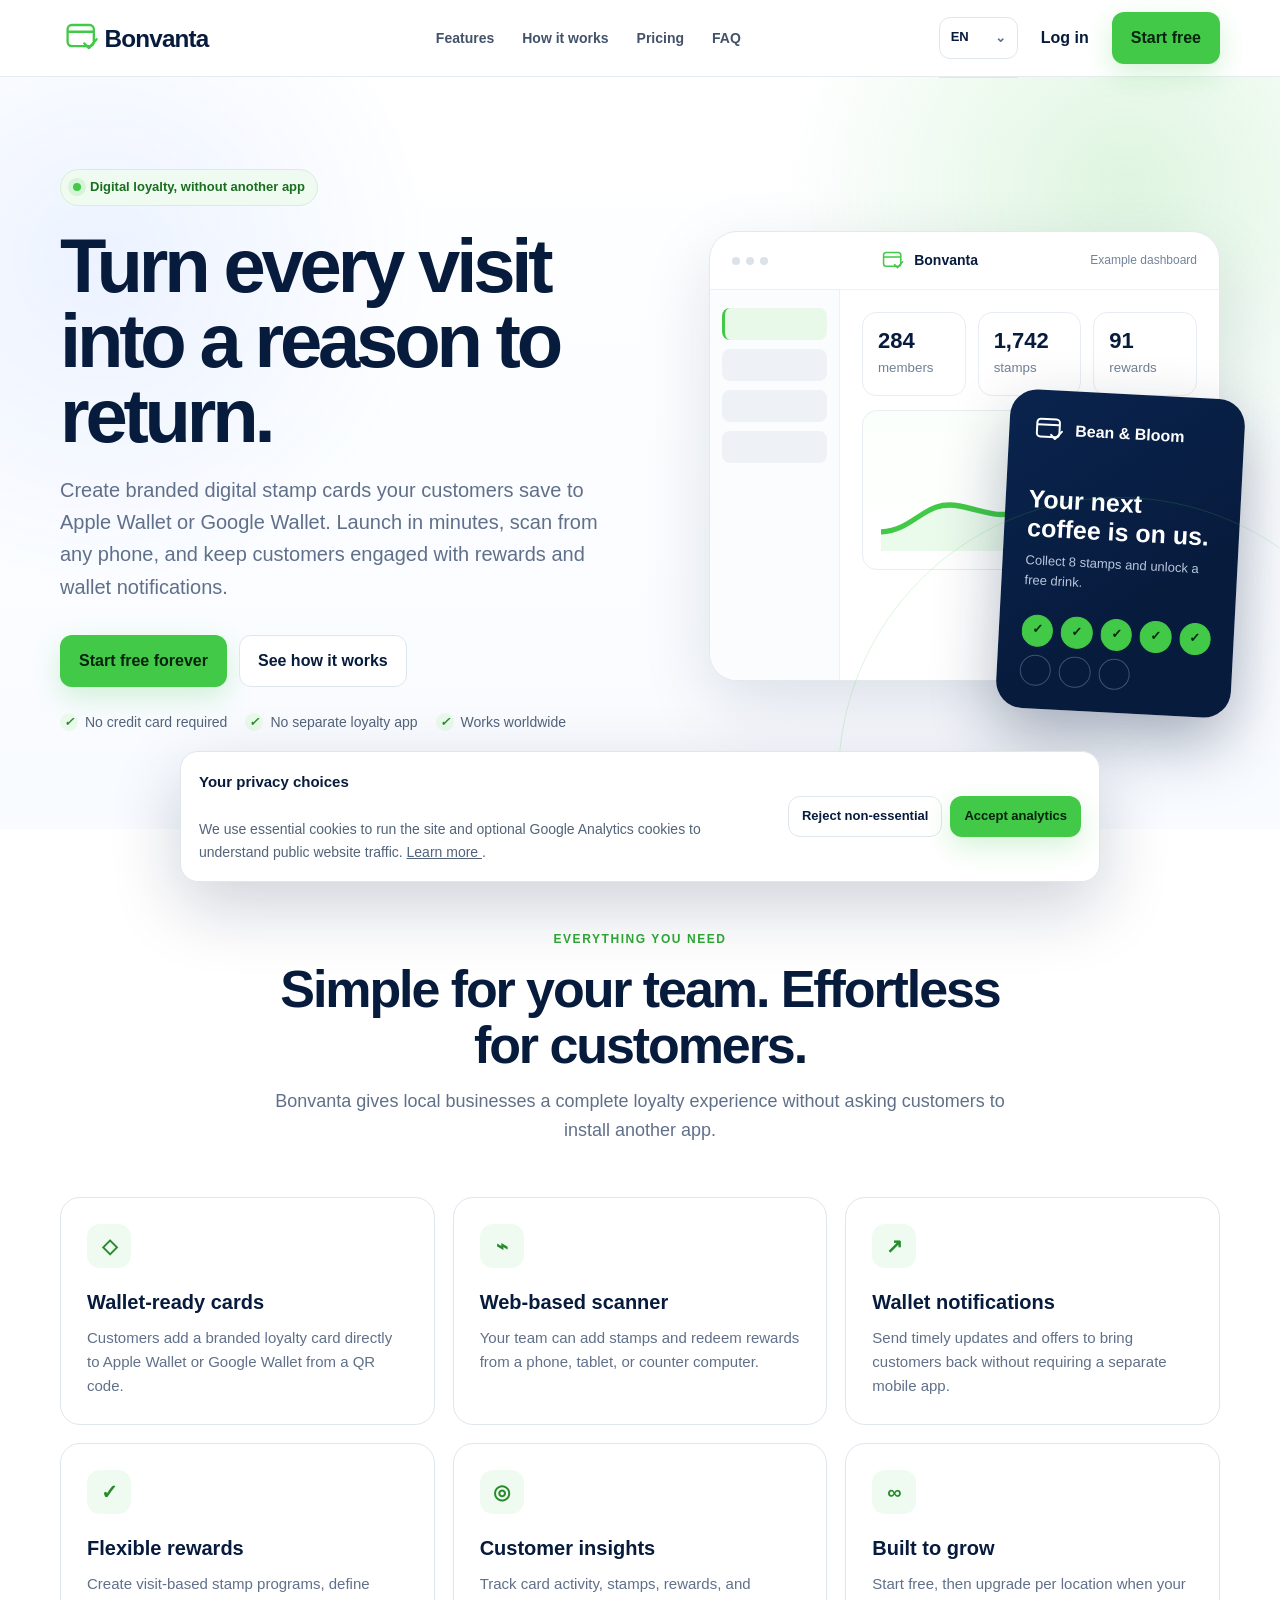
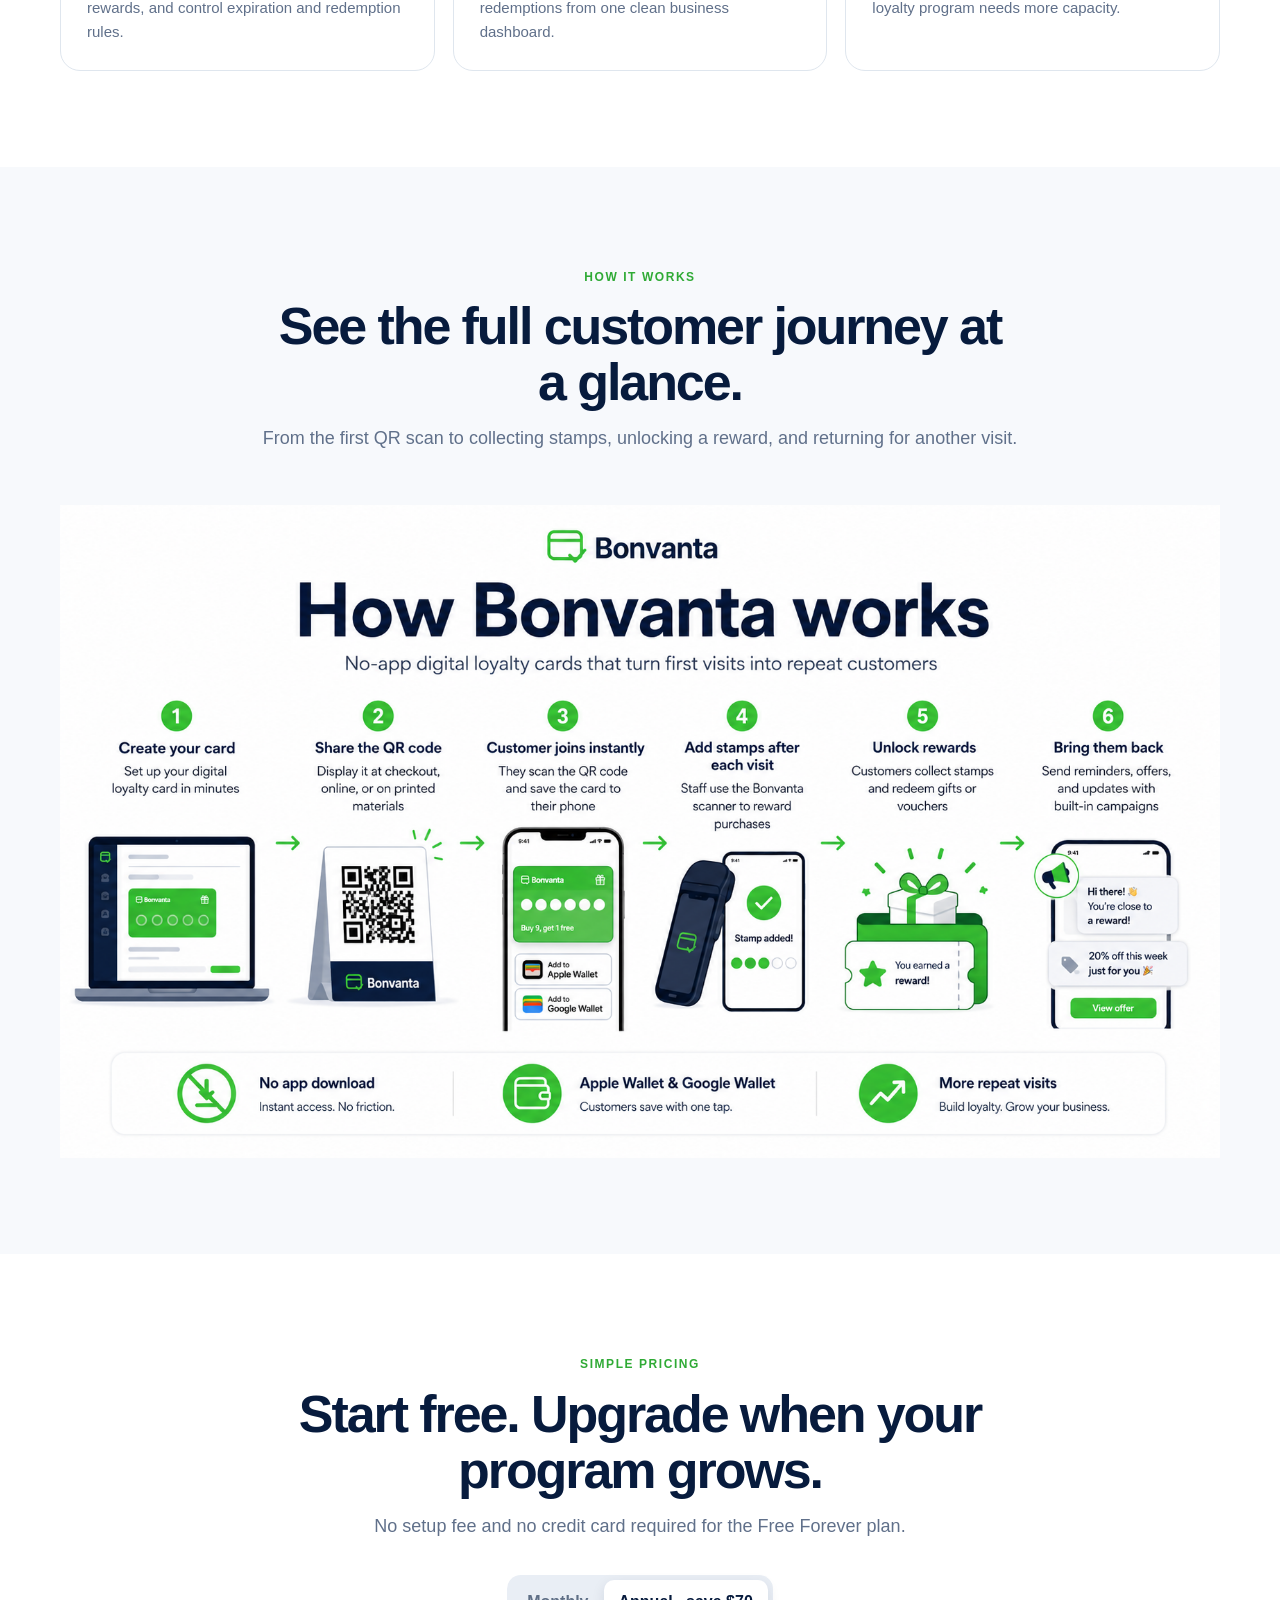
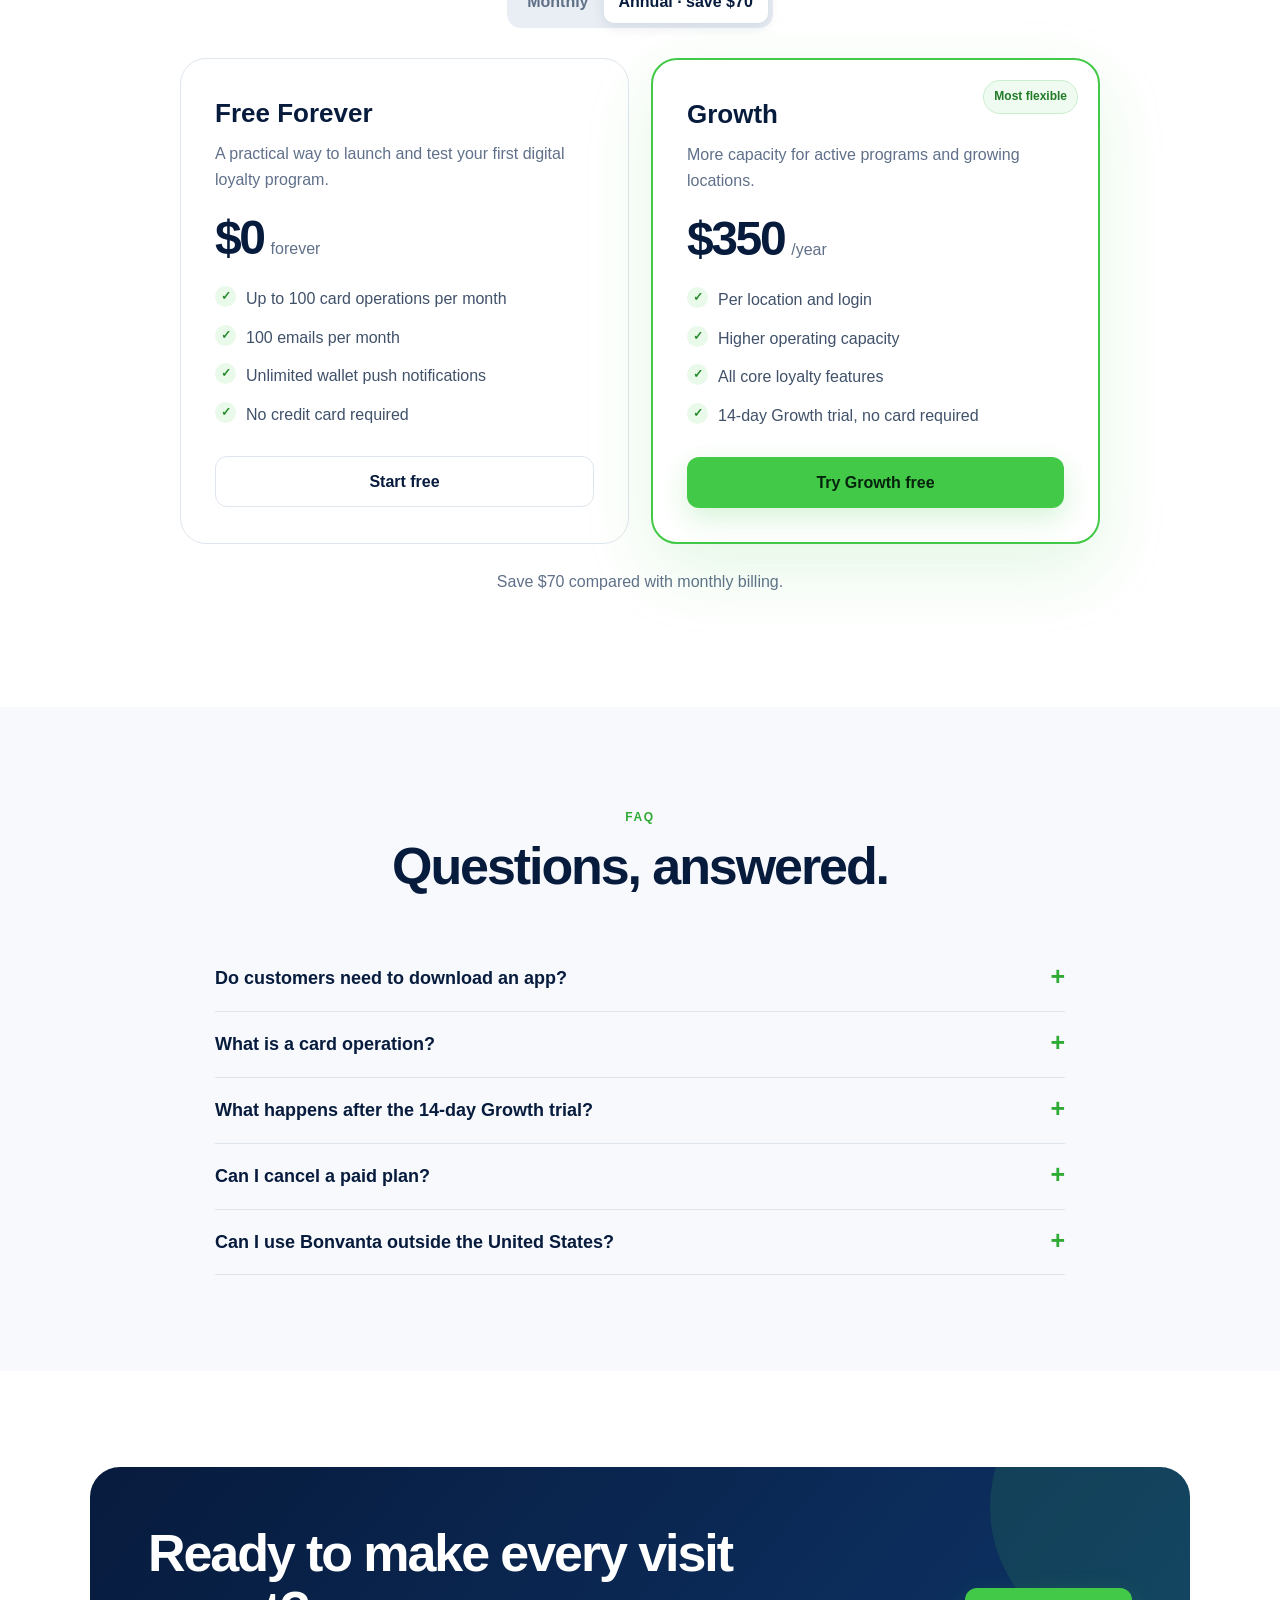
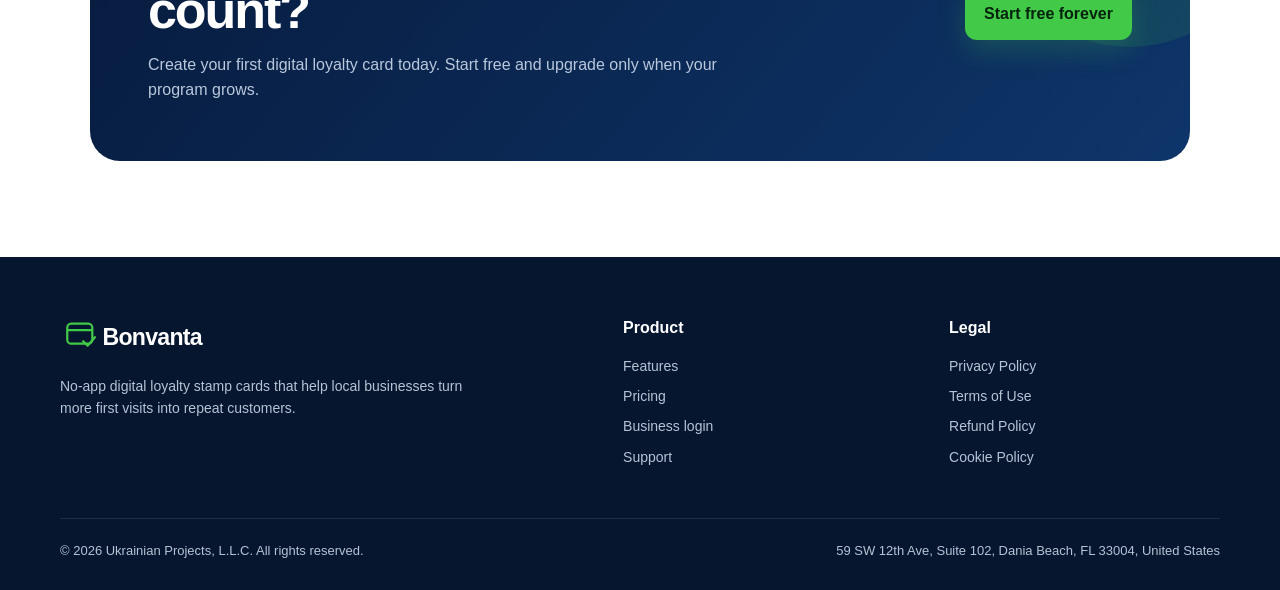
==== commit c14c3788: "Clean up homepage and remove duplicate steps" ====
--- a/index.html
+++ b/index.html
@@ -1,174 +1,748 @@
 <!doctype html>
 <html lang="en">
 <head>
-<!-- Google consent mode: analytics stays disabled until consent -->
-<script>
-  window.dataLayer = window.dataLayer || [];
-  function gtag(){dataLayer.push(arguments);}
-  gtag('consent', 'default', {
-    'analytics_storage': 'denied',
-    'ad_storage': 'denied',
-    'ad_user_data': 'denied',
-    'ad_personalization': 'denied',
-    'wait_for_update': 500
-  });
-</script>
-<!-- Google Tag Manager -->
-<script>(function(w,d,s,l,i){w[l]=w[l]||[];w[l].push({'gtm.start':
-new Date().getTime(),event:'gtm.js'});var f=d.getElementsByTagName(s)[0],
-j=d.createElement(s),dl=l!='dataLayer'?'&l='+l:'';j.async=true;j.src=
-'https://www.googletagmanager.com/gtm.js?id='+i+dl;f.parentNode.insertBefore(j,f);
-})(window,document,'script','dataLayer','GTM-5XCBFMQP');</script>
-<!-- End Google Tag Manager -->
-<meta charset="utf-8">
-<meta name="viewport" content="width=device-width, initial-scale=1">
-<meta name="theme-color" content="#071b3d">
-<link rel="icon" href="/favicon.ico">
-<link rel="apple-touch-icon" href="/apple-touch-icon.png">
-<link rel="stylesheet" href="/styles.css">
-<link rel="canonical" href="https://bonvanta.com/">
-<link rel="alternate" hreflang="en" href="https://bonvanta.com/">
-<link rel="alternate" hreflang="de" href="https://bonvanta.com/de/">
-<link rel="alternate" hreflang="es" href="https://bonvanta.com/es/">
-<link rel="alternate" hreflang="fr" href="https://bonvanta.com/fr/">
-<link rel="alternate" hreflang="x-default" href="https://bonvanta.com/">
-<title>Bonvanta — No-App Digital Loyalty Stamp Cards</title>
-<meta name="description" content="Create digital loyalty stamp cards for Apple Wallet and Google Wallet. No separate app required. Start free with Bonvanta.">
-<meta property="og:title" content="Bonvanta — Turn every visit into loyalty">
-<meta property="og:description" content="No-app digital loyalty stamp cards for local businesses.">
-<meta property="og:type" content="website">
-<meta property="og:url" content="https://bonvanta.com/">
-<meta property="og:image" content="https://bonvanta.com/assets/how-bonvanta-works.png">
+  <!-- Google Consent Mode: analytics remains disabled until consent -->
+  <script>
+    window.dataLayer = window.dataLayer || [];
+
+    function gtag() {
+      dataLayer.push(arguments);
+    }
+
+    gtag('consent', 'default', {
+      analytics_storage: 'denied',
+      ad_storage: 'denied',
+      ad_user_data: 'denied',
+      ad_personalization: 'denied',
+      wait_for_update: 500
+    });
+  </script>
+
+  <!-- Google Tag Manager -->
+  <script>
+    (function (w, d, s, l, i) {
+      w[l] = w[l] || [];
+      w[l].push({
+        'gtm.start': new Date().getTime(),
+        event: 'gtm.js'
+      });
+
+      var firstScript = d.getElementsByTagName(s)[0];
+      var gtmScript = d.createElement(s);
+      var dataLayerParameter = l !== 'dataLayer' ? '&l=' + l : '';
+
+      gtmScript.async = true;
+      gtmScript.src =
+        'https://www.googletagmanager.com/gtm.js?id=' +
+        i +
+        dataLayerParameter;
+
+      firstScript.parentNode.insertBefore(gtmScript, firstScript);
+    })(window, document, 'script', 'dataLayer', 'GTM-5XCBFMQP');
+  </script>
+  <!-- End Google Tag Manager -->
+
+  <meta charset="utf-8">
+  <meta name="viewport" content="width=device-width, initial-scale=1">
+  <meta name="theme-color" content="#071b3d">
+  <meta name="robots" content="index, follow, max-image-preview:large">
+
+  <title>Bonvanta — No-App Digital Loyalty Stamp Cards</title>
+
+  <meta
+    name="description"
+    content="Create branded digital loyalty stamp cards for Apple Wallet and Google Wallet. No separate app required. Start free with Bonvanta."
+  >
+
+  <link rel="icon" href="/favicon.ico">
+  <link rel="apple-touch-icon" href="/apple-touch-icon.png">
+  <link rel="stylesheet" href="/styles.css">
+
+  <link rel="canonical" href="https://bonvanta.com/">
+
+  <link
+    rel="alternate"
+    hreflang="en"
+    href="https://bonvanta.com/"
+  >
+  <link
+    rel="alternate"
+    hreflang="de"
+    href="https://bonvanta.com/de/"
+  >
+  <link
+    rel="alternate"
+    hreflang="es"
+    href="https://bonvanta.com/es/"
+  >
+  <link
+    rel="alternate"
+    hreflang="fr"
+    href="https://bonvanta.com/fr/"
+  >
+  <link
+    rel="alternate"
+    hreflang="x-default"
+    href="https://bonvanta.com/"
+  >
+
+  <!-- Open Graph -->
+  <meta
+    property="og:title"
+    content="Bonvanta — Turn every visit into loyalty"
+  >
+  <meta
+    property="og:description"
+    content="No-app digital loyalty stamp cards for local businesses."
+  >
+  <meta property="og:type" content="website">
+  <meta property="og:site_name" content="Bonvanta">
+  <meta property="og:url" content="https://bonvanta.com/">
+  <meta
+    property="og:image"
+    content="https://bonvanta.com/assets/how-bonvanta-works.png"
+  >
+  <meta
+    property="og:image:alt"
+    content="How Bonvanta digital loyalty cards work"
+  >
+
+  <!-- X / Twitter -->
+  <meta name="twitter:card" content="summary_large_image">
+  <meta
+    name="twitter:title"
+    content="Bonvanta — Turn every visit into loyalty"
+  >
+  <meta
+    name="twitter:description"
+    content="No-app digital loyalty stamp cards for local businesses."
+  >
+  <meta
+    name="twitter:image"
+    content="https://bonvanta.com/assets/how-bonvanta-works.png"
+  >
+
+  <!-- Organization structured data -->
+  <script type="application/ld+json">
+    {
+      "@context": "https://schema.org",
+      "@type": "Organization",
+      "name": "Bonvanta",
+      "legalName": "Ukrainian Projects, L.L.C.",
+      "url": "https://bonvanta.com/",
+      "logo": "https://bonvanta.com/assets/bonvanta-logo.svg",
+      "email": "support@bonvanta.com",
+      "address": {
+        "@type": "PostalAddress",
+        "streetAddress": "59 SW 12th Ave, Suite 102",
+        "addressLocality": "Dania Beach",
+        "addressRegion": "FL",
+        "postalCode": "33004",
+        "addressCountry": "US"
+      }
+    }
+  </script>
 </head>
+
 <body>
-<!-- Google Tag Manager (noscript) -->
-<noscript><iframe src="https://www.googletagmanager.com/ns.html?id=GTM-5XCBFMQP"
-height="0" width="0" style="display:none;visibility:hidden"></iframe></noscript>
-<!-- End Google Tag Manager (noscript) -->
-<header class="site-header">
-  <div class="container nav">
-    <a class="brand" href="/" aria-label="Bonvanta home"><img src="/assets/bonvanta-logo.svg" alt="Bonvanta"></a>
-    <nav class="nav-links" aria-label="Main navigation">
-      <a href="/#features">Features</a>
-      <a href="/#how-it-works">How it works</a>
-      <a href="/#pricing">Pricing</a>
-      <a href="/#faq">FAQ</a>
-    </nav>
-    <div class="nav-actions">
-      <details class="language-menu">
-  <summary aria-label="Choose language">EN</summary>
-  <div class="language-options"><a class="active" href="/" hreflang="en"><span>EN</span>English</a><a href="/de/" hreflang="de"><span>DE</span>Deutsch</a><a href="/es/" hreflang="es"><span>ES</span>Español</a><a href="/fr/" hreflang="fr"><span>FR</span>Français</a></div>
-</details>
-      <a class="btn btn-ghost" href="https://admin.bonvanta.com">Log in</a>
-      <a class="btn btn-primary" href="https://admin.bonvanta.com">Start free</a>
-      <button class="mobile-toggle" aria-label="Open menu" aria-expanded="false">☰</button>
+  <!-- Google Tag Manager (noscript) -->
+  <noscript>
+    <iframe
+      src="https://www.googletagmanager.com/ns.html?id=GTM-5XCBFMQP"
+      height="0"
+      width="0"
+      style="display:none;visibility:hidden"
+      title="Google Tag Manager"
+    ></iframe>
+  </noscript>
+  <!-- End Google Tag Manager (noscript) -->
+
+  <header class="site-header">
+    <div class="container nav">
+      <a class="brand" href="/" aria-label="Bonvanta home">
+        <img src="/assets/bonvanta-logo.svg" alt="Bonvanta">
+      </a>
+
+      <nav class="nav-links" aria-label="Main navigation">
+        <a href="/#features">Features</a>
+        <a href="/#how-it-works">How it works</a>
+        <a href="/#pricing">Pricing</a>
+        <a href="/#faq">FAQ</a>
+      </nav>
+
+      <div class="nav-actions">
+        <details class="language-menu">
+          <summary aria-label="Choose language">EN</summary>
+
+          <div class="language-options">
+            <a
+              class="active"
+              href="/"
+              hreflang="en"
+              aria-current="page"
+            >
+              <span>EN</span>
+              English
+            </a>
+
+            <a href="/de/" hreflang="de">
+              <span>DE</span>
+              Deutsch
+            </a>
+
+            <a href="/es/" hreflang="es">
+              <span>ES</span>
+              Español
+            </a>
+
+            <a href="/fr/" hreflang="fr">
+              <span>FR</span>
+              Français
+            </a>
+          </div>
+        </details>
+
+        <a
+          class="btn btn-ghost"
+          href="https://admin.bonvanta.com"
+        >
+          Log in
+        </a>
+
+        <a
+          class="btn btn-primary"
+          href="https://admin.bonvanta.com"
+        >
+          Start free
+        </a>
+
+        <button
+          class="mobile-toggle"
+          type="button"
+          aria-label="Open menu"
+          aria-expanded="false"
+        >
+          ☰
+        </button>
+      </div>
+    </div>
+  </header>
+
+  <main>
+    <section class="hero">
+      <div class="container hero-grid">
+        <div class="hero-copy">
+          <span class="eyebrow">
+            <span class="eyebrow-dot"></span>
+            Digital loyalty, without another app
+          </span>
+
+          <h1>Turn every visit into a reason to return.</h1>
+
+          <p>
+            Create branded digital stamp cards your customers save to
+            Apple Wallet or Google Wallet. Launch in minutes, scan from
+            any phone, and keep customers engaged with rewards and
+            wallet notifications.
+          </p>
+
+          <div class="hero-actions">
+            <a
+              class="btn btn-primary"
+              href="https://admin.bonvanta.com"
+            >
+              Start free forever
+            </a>
+
+            <a
+              class="btn btn-secondary"
+              href="#how-it-works"
+            >
+              See how it works
+            </a>
+          </div>
+
+          <div class="hero-note">
+            <span>
+              <i class="check" aria-hidden="true">✓</i>
+              No credit card required
+            </span>
+
+            <span>
+              <i class="check" aria-hidden="true">✓</i>
+              No separate loyalty app
+            </span>
+
+            <span>
+              <i class="check" aria-hidden="true">✓</i>
+              Works worldwide
+            </span>
+          </div>
+        </div>
+
+        <div
+          class="product-stage"
+          aria-label="Example Bonvanta dashboard and digital loyalty card"
+        >
+          <div class="dashboard">
+            <div class="dash-top">
+              <div class="dots" aria-hidden="true">
+                <i></i>
+                <i></i>
+                <i></i>
+              </div>
+
+              <div class="mini-brand">
+                <img
+                  src="/assets/bonvanta-icon.svg"
+                  alt=""
+                  aria-hidden="true"
+                >
+                Bonvanta
+              </div>
+
+              <span style="font-size:12px;color:#74839a">
+                Example dashboard
+              </span>
+            </div>
+
+            <div class="dash-body">
+              <div class="sidebar" aria-hidden="true">
+                <div class="side-item active"></div>
+                <div class="side-item"></div>
+                <div class="side-item"></div>
+                <div class="side-item"></div>
+              </div>
+
+              <div class="content">
+                <div class="stats">
+                  <div class="stat">
+                    <b>284</b>
+                    <small>members</small>
+                  </div>
+
+                  <div class="stat">
+                    <b>1,742</b>
+                    <small>stamps</small>
+                  </div>
+
+                  <div class="stat">
+                    <b>91</b>
+                    <small>rewards</small>
+                  </div>
+                </div>
+
+                <div class="chart">
+                  <svg
+                    viewBox="0 0 500 160"
+                    preserveAspectRatio="none"
+                    aria-hidden="true"
+                  >
+                    <path
+                      d="M0 135 C60 132 72 92 132 101 S218 128 258 82 S346 42 390 61 S452 31 500 22"
+                      fill="none"
+                      stroke="#42c947"
+                      stroke-width="7"
+                      stroke-linecap="round"
+                    ></path>
+
+                    <path
+                      d="M0 135 C60 132 72 92 132 101 S218 128 258 82 S346 42 390 61 S452 31 500 22 L500 160 L0 160Z"
+                      fill="rgba(66,201,71,.10)"
+                    ></path>
+                  </svg>
+                </div>
+              </div>
+            </div>
+          </div>
+
+          <div class="wallet-card">
+            <div class="wc-logo">
+              <img
+                src="/assets/bonvanta-icon.svg"
+                alt=""
+                aria-hidden="true"
+              >
+              Bean &amp; Bloom
+            </div>
+
+            <h3>Your next coffee is on us.</h3>
+
+            <p>
+              Collect 8 stamps and unlock a free drink.
+            </p>
+
+            <div
+              class="stamps"
+              aria-label="Five of eight stamps collected"
+            >
+              <span class="stamp filled">✓</span>
+              <span class="stamp filled">✓</span>
+              <span class="stamp filled">✓</span>
+              <span class="stamp filled">✓</span>
+              <span class="stamp filled">✓</span>
+              <span class="stamp"></span>
+              <span class="stamp"></span>
+              <span class="stamp"></span>
+            </div>
+          </div>
+        </div>
+      </div>
+    </section>
+
+    <section class="section" id="features">
+      <div class="container">
+        <div class="section-head">
+          <span class="kicker">Everything you need</span>
+
+          <h2>Simple for your team. Effortless for customers.</h2>
+
+          <p>
+            Bonvanta gives local businesses a complete loyalty
+            experience without asking customers to install another app.
+          </p>
+        </div>
+
+        <div class="feature-grid">
+          <article class="feature">
+            <div class="feature-icon" aria-hidden="true">◇</div>
+            <h3>Wallet-ready cards</h3>
+            <p>
+              Customers add a branded loyalty card directly to Apple
+              Wallet or Google Wallet from a QR code.
+            </p>
+          </article>
+
+          <article class="feature">
+            <div class="feature-icon" aria-hidden="true">⌁</div>
+            <h3>Web-based scanner</h3>
+            <p>
+              Your team can add stamps and redeem rewards from a phone,
+              tablet, or counter computer.
+            </p>
+          </article>
+
+          <article class="feature">
+            <div class="feature-icon" aria-hidden="true">↗</div>
+            <h3>Wallet notifications</h3>
+            <p>
+              Send timely updates and offers to bring customers back
+              without requiring a separate mobile app.
+            </p>
+          </article>
+
+          <article class="feature">
+            <div class="feature-icon" aria-hidden="true">✓</div>
+            <h3>Flexible rewards</h3>
+            <p>
+              Create visit-based stamp programs, define rewards, and
+              control expiration and redemption rules.
+            </p>
+          </article>
+
+          <article class="feature">
+            <div class="feature-icon" aria-hidden="true">◎</div>
+            <h3>Customer insights</h3>
+            <p>
+              Track card activity, stamps, rewards, and redemptions from
+              one clean business dashboard.
+            </p>
+          </article>
+
+          <article class="feature">
+            <div class="feature-icon" aria-hidden="true">∞</div>
+            <h3>Built to grow</h3>
+            <p>
+              Start free, then upgrade per location when your loyalty
+              program needs more capacity.
+            </p>
+          </article>
+        </div>
+      </div>
+    </section>
+
+    <section
+      class="section section-alt"
+      id="how-it-works"
+    >
+      <div class="container">
+        <div class="section-head">
+          <span class="kicker">How it works</span>
+
+          <h2>See the full customer journey at a glance.</h2>
+
+          <p>
+            From the first QR scan to collecting stamps, unlocking a
+            reward, and returning for another visit.
+          </p>
+        </div>
+
+        <div class="how-visual">
+          <img
+            src="/assets/how-bonvanta-works.png"
+            alt="Visual guide showing how customers join Bonvanta, save a loyalty card, collect stamps, unlock rewards, and return"
+            loading="lazy"
+          >
+        </div>
+      </div>
+    </section>
+
+    <section class="section" id="pricing">
+      <div class="container pricing-wrap">
+        <div class="section-head">
+          <span class="kicker">Simple pricing</span>
+
+          <h2>Start free. Upgrade when your program grows.</h2>
+
+          <p>
+            No setup fee and no credit card required for the Free
+            Forever plan.
+          </p>
+        </div>
+
+        <div class="billing-toggle">
+          <div class="toggle" aria-label="Billing period">
+            <button type="button" data-billing="monthly">
+              Monthly
+            </button>
+
+            <button
+              type="button"
+              class="active"
+              data-billing="annual"
+            >
+              Annual · save $70
+            </button>
+          </div>
+        </div>
+
+        <div class="price-grid">
+          <article class="price-card">
+            <h3>Free Forever</h3>
+
+            <div class="price-sub">
+              A practical way to launch and test your first digital
+              loyalty program.
+            </div>
+
+            <div class="price">
+              <strong>$0</strong>
+              <span>forever</span>
+            </div>
+
+            <ul class="price-list">
+              <li>Up to 100 card operations per month</li>
+              <li>100 emails per month</li>
+              <li>Unlimited wallet push notifications</li>
+              <li>No credit card required</li>
+            </ul>
+
+            <a
+              class="btn btn-secondary"
+              href="https://admin.bonvanta.com"
+            >
+              Start free
+            </a>
+          </article>
+
+          <article class="price-card featured">
+            <span class="popular">Most flexible</span>
+
+            <h3>Growth</h3>
+
+            <div class="price-sub">
+              More capacity for active programs and growing locations.
+            </div>
+
+            <div class="price">
+              <strong data-price>$350</strong>
+              <span data-cadence>/year</span>
+            </div>
+
+            <ul class="price-list">
+              <li>Per location and login</li>
+              <li>Higher operating capacity</li>
+              <li>All core loyalty features</li>
+              <li>14-day Growth trial, no card required</li>
+            </ul>
+
+            <a
+              class="btn btn-primary"
+              href="https://admin.bonvanta.com"
+            >
+              Try Growth free
+            </a>
+          </article>
+        </div>
+
+        <p class="trial-note" data-annual-note>
+          Save $70 compared with monthly billing.
+        </p>
+      </div>
+    </section>
+
+    <section class="section section-alt" id="faq">
+      <div class="container">
+        <div class="section-head">
+          <span class="kicker">FAQ</span>
+          <h2>Questions, answered.</h2>
+        </div>
+
+        <div class="faq">
+          <details>
+            <summary>Do customers need to download an app?</summary>
+            <p>
+              No. Customers open your QR link and save the loyalty card
+              to Apple Wallet or Google Wallet. No separate Bonvanta app
+              is required.
+            </p>
+          </details>
+
+          <details>
+            <summary>What is a card operation?</summary>
+            <p>
+              A card operation is an activity processed for a loyalty
+              card, such as issuing or updating a card. The dashboard
+              shows your usage for the current period.
+            </p>
+          </details>
+
+          <details>
+            <summary>
+              What happens after the 14-day Growth trial?
+            </summary>
+            <p>
+              No payment is taken automatically. Unless you choose a
+              paid plan, the account returns to Free Forever and remains
+              subject to the Free plan limits.
+            </p>
+          </details>
+
+          <details>
+            <summary>Can I cancel a paid plan?</summary>
+            <p>
+              Yes. You can cancel at any time. Access continues until
+              the end of the paid billing period, subject to the Terms
+              and Refund Policy.
+            </p>
+          </details>
+
+          <details>
+            <summary>
+              Can I use Bonvanta outside the United States?
+            </summary>
+            <p>
+              Yes. Bonvanta is available worldwide, subject to
+              applicable local laws, wallet availability, and payment
+              support.
+            </p>
+          </details>
+        </div>
+      </div>
+    </section>
+
+    <section class="section">
+      <div class="container">
+        <div class="cta">
+          <div>
+            <h2>Ready to make every visit count?</h2>
+
+            <p>
+              Create your first digital loyalty card today. Start free
+              and upgrade only when your program grows.
+            </p>
+          </div>
+
+          <a
+            class="btn btn-primary"
+            href="https://admin.bonvanta.com"
+          >
+            Start free forever
+          </a>
+        </div>
+      </div>
+    </section>
+  </main>
+
+  <footer class="site-footer">
+    <div class="container">
+      <div class="footer-grid">
+        <div class="footer-brand">
+          <img
+            src="/assets/bonvanta-logo-white.svg"
+            alt="Bonvanta"
+          >
+
+          <p>
+            No-app digital loyalty stamp cards that help local
+            businesses turn more first visits into repeat customers.
+          </p>
+        </div>
+
+        <div class="footer-col">
+          <h4>Product</h4>
+          <a href="/#features">Features</a>
+          <a href="/#pricing">Pricing</a>
+          <a href="https://admin.bonvanta.com">Business login</a>
+          <a href="/en/contact/">Support</a>
+        </div>
+
+        <div class="footer-col">
+          <h4>Legal</h4>
+          <a href="/privacy.html">Privacy Policy</a>
+          <a href="/terms.html">Terms of Use</a>
+          <a href="/refunds.html">Refund Policy</a>
+          <a href="/cookies.html">Cookie Policy</a>
+        </div>
+      </div>
+
+      <div class="footer-bottom">
+        <span>
+          © 2026 Ukrainian Projects, L.L.C. All rights reserved.
+        </span>
+
+        <span>
+          59 SW 12th Ave, Suite 102, Dania Beach, FL 33004,
+          United States
+        </span>
+      </div>
+    </div>
+  </footer>
+
+  <div
+    class="cookie-banner"
+    role="dialog"
+    aria-label="Cookie preferences"
+  >
+    <p>
+      <strong>Your privacy choices</strong>
+      <br>
+      We use essential cookies to run the site and optional Google
+      Analytics cookies to understand public website traffic.
+      <a href="/cookies.html" style="text-decoration:underline">
+        Learn more
+      </a>.
+    </p>
+
+    <div class="cookie-actions">
+      <button
+        class="btn btn-secondary"
+        type="button"
+        data-cookie-reject
+      >
+        Reject non-essential
+      </button>
+
+      <button
+        class="btn btn-primary"
+        type="button"
+        data-cookie-accept
+      >
+        Accept analytics
+      </button>
     </div>
   </div>
-</header>
-<main>
-  <section class="hero">
-    <div class="container hero-grid">
-      <div class="hero-copy">
-        <span class="eyebrow"><span class="eyebrow-dot"></span> Digital loyalty, without another app</span>
-        <h1>Turn every visit into a reason to return.</h1>
-        <p>Create branded digital stamp cards your customers save to Apple Wallet or Google Wallet. Launch in minutes, scan from any phone, and keep customers engaged with rewards and wallet notifications.</p>
-        <div class="hero-actions"><a class="btn btn-primary" href="https://admin.bonvanta.com">Start free forever</a><a class="btn btn-secondary" href="#how-it-works">See how it works</a></div>
-        <div class="hero-note"><span><i class="check">✓</i>No credit card required</span><span><i class="check">✓</i>No separate loyalty app</span><span><i class="check">✓</i>Works worldwide</span></div>
-      </div>
-      <div class="product-stage" aria-label="Bonvanta product preview">
-        <div class="dashboard"><div class="dash-top"><div class="dots"><i></i><i></i><i></i></div><div class="mini-brand"><img src="/assets/bonvanta-icon.svg" alt="">Bonvanta</div><span style="font-size:12px;color:#74839a">Overview</span></div><div class="dash-body"><div class="sidebar"><div class="side-item active"></div><div class="side-item"></div><div class="side-item"></div><div class="side-item"></div></div><div class="content"><div class="stats"><div class="stat"><b>284</b><small>members</small></div><div class="stat"><b>1,742</b><small>stamps</small></div><div class="stat"><b>91</b><small>rewards</small></div></div><div class="chart"><svg viewBox="0 0 500 160" preserveAspectRatio="none" aria-hidden="true"><path d="M0 135 C60 132 72 92 132 101 S218 128 258 82 S346 42 390 61 S452 31 500 22" fill="none" stroke="#42c947" stroke-width="7" stroke-linecap="round"/><path d="M0 135 C60 132 72 92 132 101 S218 128 258 82 S346 42 390 61 S452 31 500 22 L500 160 L0 160Z" fill="rgba(66,201,71,.10)"/></svg></div></div></div></div>
-        <div class="wallet-card"><div class="wc-logo"><img src="/assets/bonvanta-icon.svg" alt=""> Bean &amp; Bloom</div><h3>Your next coffee is on us.</h3><p>Collect 8 stamps and unlock a free drink.</p><div class="stamps"><span class="stamp filled">✓</span><span class="stamp filled">✓</span><span class="stamp filled">✓</span><span class="stamp filled">✓</span><span class="stamp filled">✓</span><span class="stamp"></span><span class="stamp"></span><span class="stamp"></span></div></div>
-      </div>
-    </div>
-  </section>
-  <section class="section" id="features"><div class="container"><div class="section-head"><span class="kicker">Everything you need</span><h2>Simple for your team. Effortless for customers.</h2><p>Bonvanta gives local businesses a complete loyalty experience without asking customers to install another app.</p></div><div class="feature-grid"><article class="feature"><div class="feature-icon">◇</div><h3>Wallet-ready cards</h3><p>Customers add a branded loyalty card directly to Apple Wallet or Google Wallet from a QR code.</p></article><article class="feature"><div class="feature-icon">⌁</div><h3>Web-based scanner</h3><p>Your team can add stamps and redeem rewards from a phone, tablet, or counter computer.</p></article><article class="feature"><div class="feature-icon">↗</div><h3>Wallet notifications</h3><p>Send timely updates and offers to bring customers back without requiring a separate mobile app.</p></article><article class="feature"><div class="feature-icon">✓</div><h3>Flexible rewards</h3><p>Create visit-based stamp programs, define rewards, and control expiration and redemption rules.</p></article><article class="feature"><div class="feature-icon">◎</div><h3>Customer insights</h3><p>Track card activity, stamps, rewards, and redemptions from one clean business dashboard.</p></article><article class="feature"><div class="feature-icon">∞</div><h3>Built to grow</h3><p>Start free, then upgrade per location when your loyalty program needs more capacity.</p></article></div></div></section>
-<section class="section section-alt" id="how-it-works">
-  <div class="container">
-    <div class="section-head">
-      <span class="kicker">How it works</span>
-      <h2>Launch your loyalty program in three steps.</h2>
-      <p>
-        No custom app development, printed cards, or specialized scanner
-        hardware required.
-      </p>
-    </div>
-
-    <div class="steps">
-      <article class="step">
-        <b>1</b>
-        <h3>Create your card</h3>
-        <p>
-          Add your business branding, stamp goal, reward, and customer
-          details in the Bonvanta dashboard.
-        </p>
-      </article>
-
-      <article class="step">
-        <b>2</b>
-        <h3>Share your QR code</h3>
-        <p>
-          Customers scan, join, and save the card to their phone wallet
-          in a few taps.
-        </p>
-      </article>
-
-      <article class="step">
-        <b>3</b>
-        <h3>Scan and reward</h3>
-        <p>
-          Your staff scans the customer card to add stamps and redeem
-          rewards when the goal is reached.
-        </p>
-      </article>
-    </div>
-
-    <div class="how-visual">
-      <img
-        src="/assets/how-bonvanta-works.png"
-        alt="How Bonvanta digital loyalty cards work"
-        loading="lazy"
-      >
-    </div>
-  </div>
-</section>
-  <section class="section" id="pricing"><div class="container pricing-wrap"><div class="section-head"><span class="kicker">Simple pricing</span><h2>Start free. Upgrade when your program grows.</h2><p>No setup fee and no credit card required for the Free Forever plan.</p></div><div class="billing-toggle"><div class="toggle" aria-label="Billing period"><button data-billing="monthly">Monthly</button><button class="active" data-billing="annual">Annual · save $70</button></div></div><div class="price-grid"><article class="price-card"><h3>Free Forever</h3><div class="price-sub">A practical way to launch and test your first digital loyalty program.</div><div class="price"><strong>$0</strong><span>forever</span></div><ul class="price-list"><li>Up to 100 card operations per month</li><li>100 emails per month</li><li>Unlimited wallet push notifications</li><li>No credit card required</li></ul><a class="btn btn-secondary" href="https://admin.bonvanta.com">Start free</a></article><article class="price-card featured"><span class="popular">Most flexible</span><h3>Growth</h3><div class="price-sub">More capacity for active programs and growing locations.</div><div class="price"><strong data-price>$350</strong><span data-cadence>/year</span></div><ul class="price-list"><li>Per location and login</li><li>Higher operating capacity</li><li>All core loyalty features</li><li>14-day Growth trial, no card required</li></ul><a class="btn btn-primary" href="https://admin.bonvanta.com">Try Growth free</a></article></div><p class="trial-note" data-annual-note>Save $70 compared with monthly billing.</p></div></section>
-  <section class="section section-alt" id="faq"><div class="container"><div class="section-head"><span class="kicker">FAQ</span><h2>Questions, answered.</h2></div><div class="faq"><details><summary>Do customers need to download an app?</summary><p>No. Customers open your QR link and save the loyalty card to Apple Wallet or Google Wallet. No separate Bonvanta app is required.</p></details><details><summary>What is a card operation?</summary><p>A card operation is an activity processed for a loyalty card, such as issuing or updating a card. The dashboard shows your usage for the current period.</p></details><details><summary>What happens after the 14-day Growth trial?</summary><p>No payment is taken automatically. Unless you choose a paid plan, the account returns to Free Forever and remains subject to the Free plan limits.</p></details><details><summary>Can I cancel a paid plan?</summary><p>Yes. You can cancel at any time. Access continues until the end of the paid billing period, subject to the Terms and Refund Policy.</p></details><details><summary>Can I use Bonvanta outside the United States?</summary><p>Yes. Bonvanta is available worldwide, subject to applicable local laws, wallet availability, and payment support.</p></details></div></div></section>
-  <section class="section"><div class="container"><div class="cta"><div><h2>Ready to make every visit count?</h2><p>Create your first digital loyalty card today. Start free and upgrade only when your program grows.</p></div><a class="btn btn-primary" href="https://admin.bonvanta.com">Start free forever</a></div></div></section>
-</main>
-<footer class="site-footer">
-  <div class="container">
-    <div class="footer-grid">
-      <div class="footer-brand">
-        <img src="/assets/bonvanta-logo-white.svg" alt="Bonvanta">
-        <p>No-app digital loyalty stamp cards that help local businesses turn more first visits into repeat customers.</p>
-      </div>
-      <div class="footer-col">
-        <h4>Product</h4>
-        <a href="/#features">Features</a>
-        <a href="/#pricing">Pricing</a>
-        <a href="https://admin.bonvanta.com">Business login</a>
-        <a href="/en/contact/">Support</a>
-      </div>
-      <div class="footer-col">
-        <h4>Legal</h4>
-        <a href="/privacy.html">Privacy Policy </a>
-        <a href="/terms.html">Terms of Use </a>
-        <a href="/refunds.html">Refund Policy </a>
-        <a href="/cookies.html">Cookie Policy </a>
-      </div>
-    </div>
-    <div class="footer-bottom">
-      <span>© 2026 Ukrainian Projects, L.L.C. All rights reserved.</span>
-      <span>59 SW 12th Ave, Suite 102, Dania Beach, FL 33004, United States</span>
-    </div>
-  </div>
-</footer>
-<div class="cookie-banner" role="dialog" aria-label="Cookie preferences">
-  <p><strong>Your privacy choices</strong>We use essential cookies to run the site and optional Google Analytics cookies to understand public website traffic. <a href="/cookies.html" style="text-decoration:underline">Learn more</a>.</p>
-  <div class="cookie-actions">
-    <button class="btn btn-secondary" data-cookie-reject>Reject non-essential</button>
-    <button class="btn btn-primary" data-cookie-accept>Accept analytics</button>
-  </div>
-</div>
-<script src="/script.js"></script>
-</body></html>
+
+  <script src="/script.js"></script>
+</body>
+</html>
--- a/styles.css
+++ b/styles.css
@@ -235,4 +235,31 @@
 @media (max-width:640px) {
   .language-menu summary { min-width: 40px; height: 38px; padding: 0 8px; }
   .language-options { right: -50px; }
-}
+  .how-visual {
+  margin-top: 42px;
+  overflow: hidden;
+  border: 1px solid rgba(7, 27, 61, 0.1);
+  border-radius: 24px;
+  background: #ffffff;
+  box-shadow: 0 18px 50px rgba(7, 27, 61, 0.08);
+}
+
+.how-visual img {
+  display: block;
+  width: 100%;
+  height: auto;
+}
+
+@media (max-width: 768px) {
+  .how-visual {
+    margin-top: 28px;
+    border-radius: 16px;
+    overflow-x: auto;
+  }
+
+  .how-visual img {
+    width: 1100px;
+    max-width: none;
+  }
+}
+}
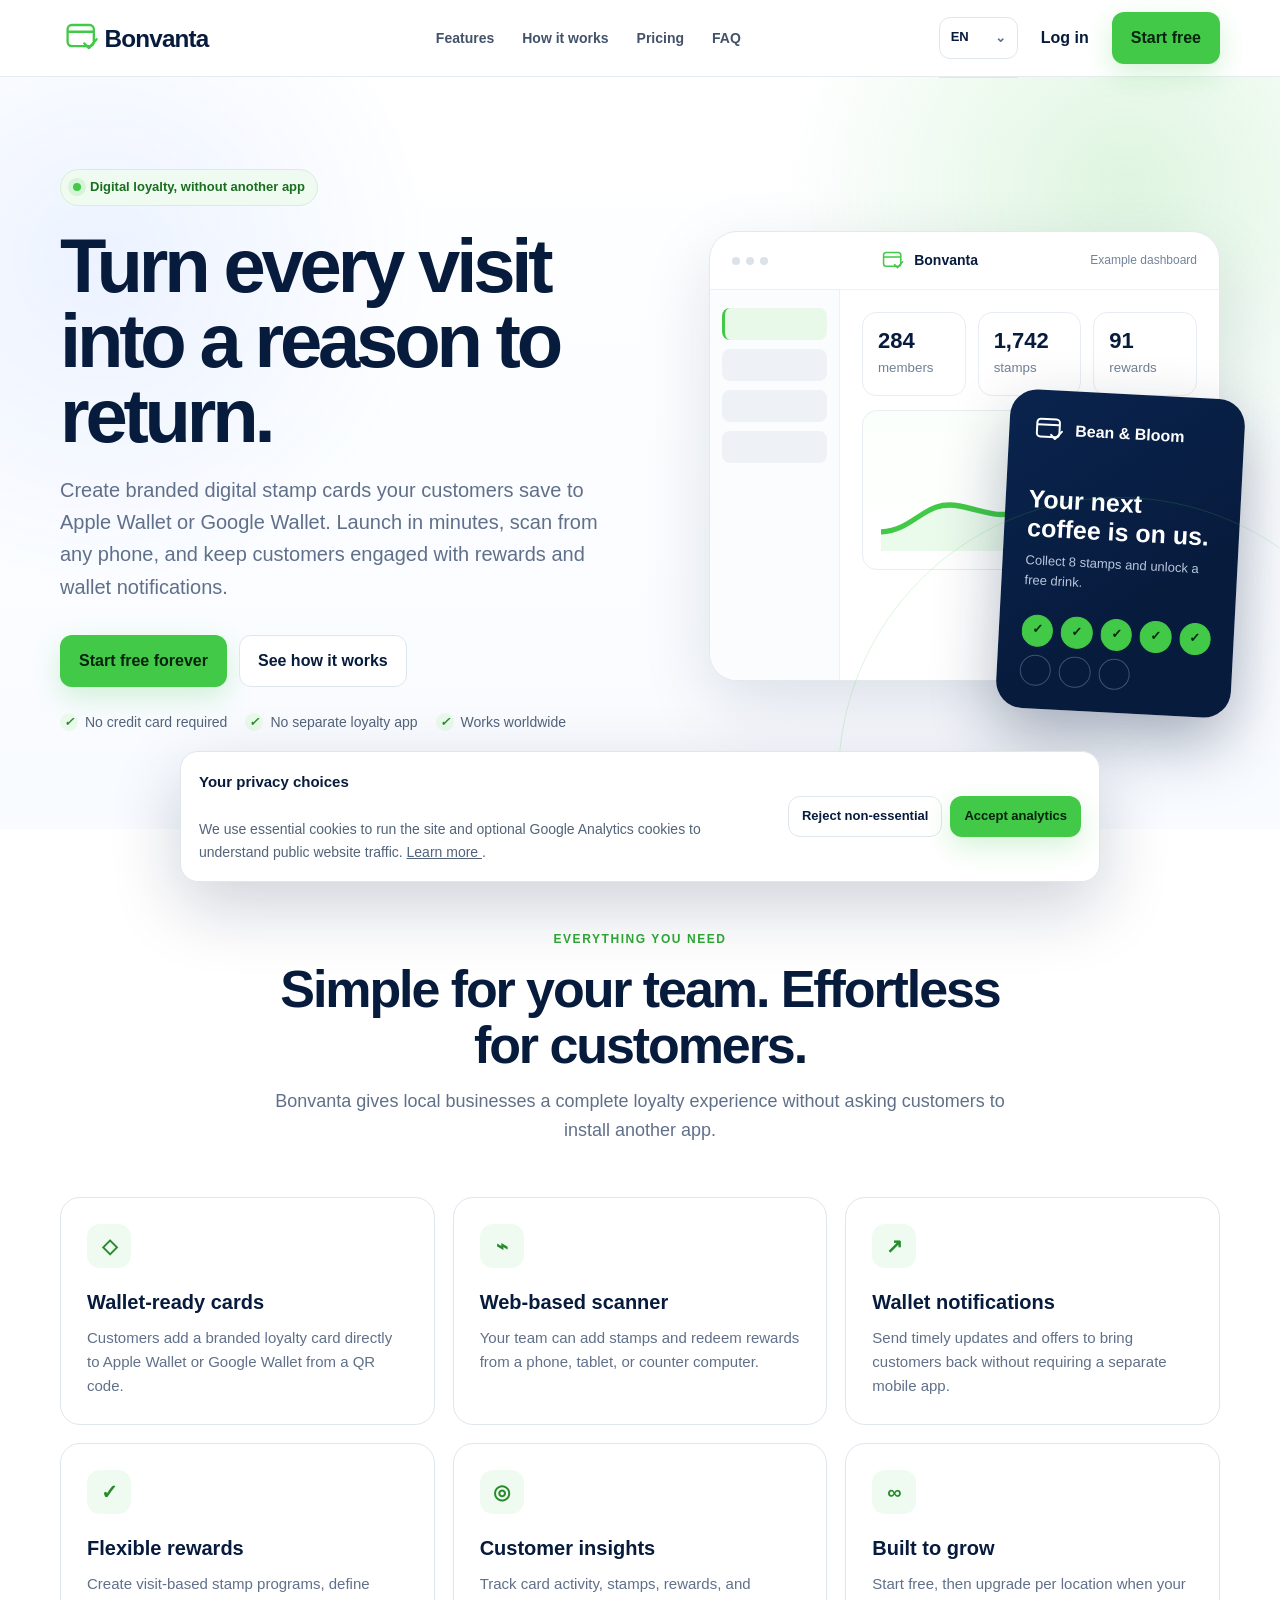
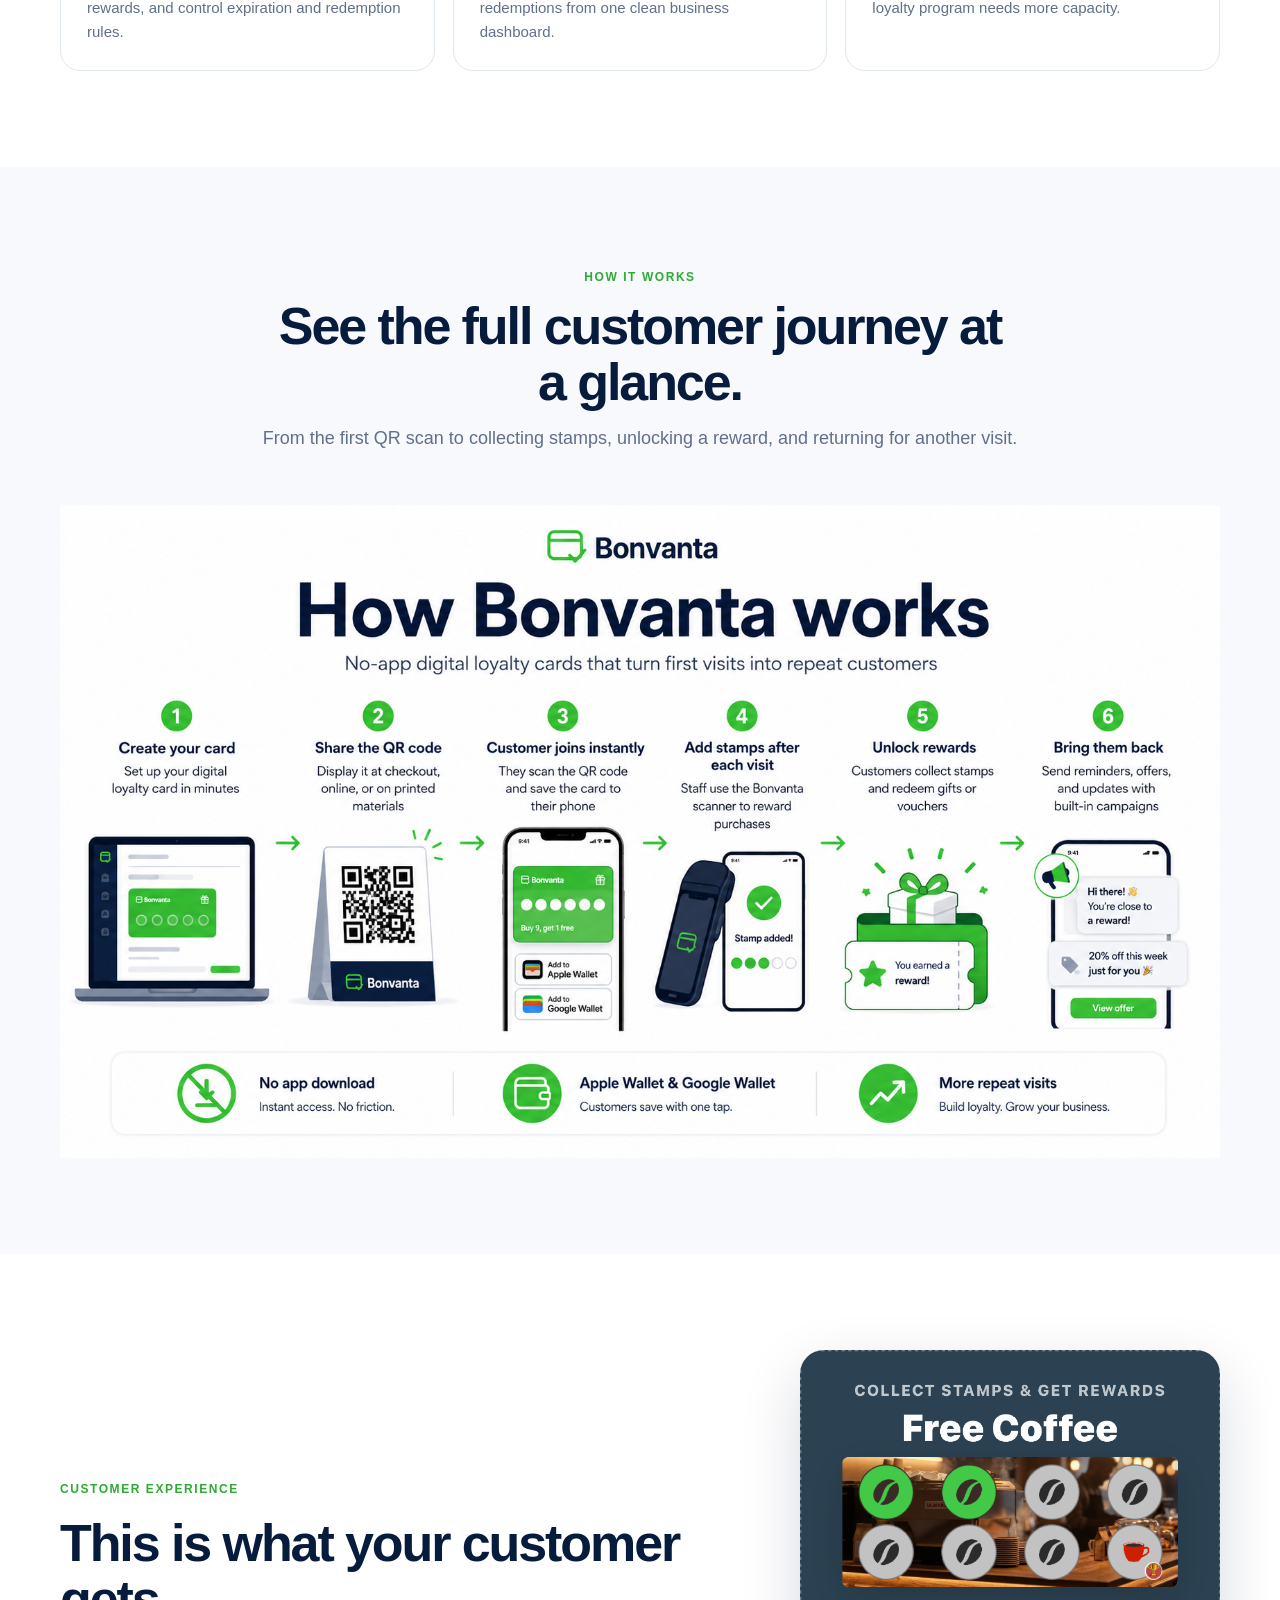
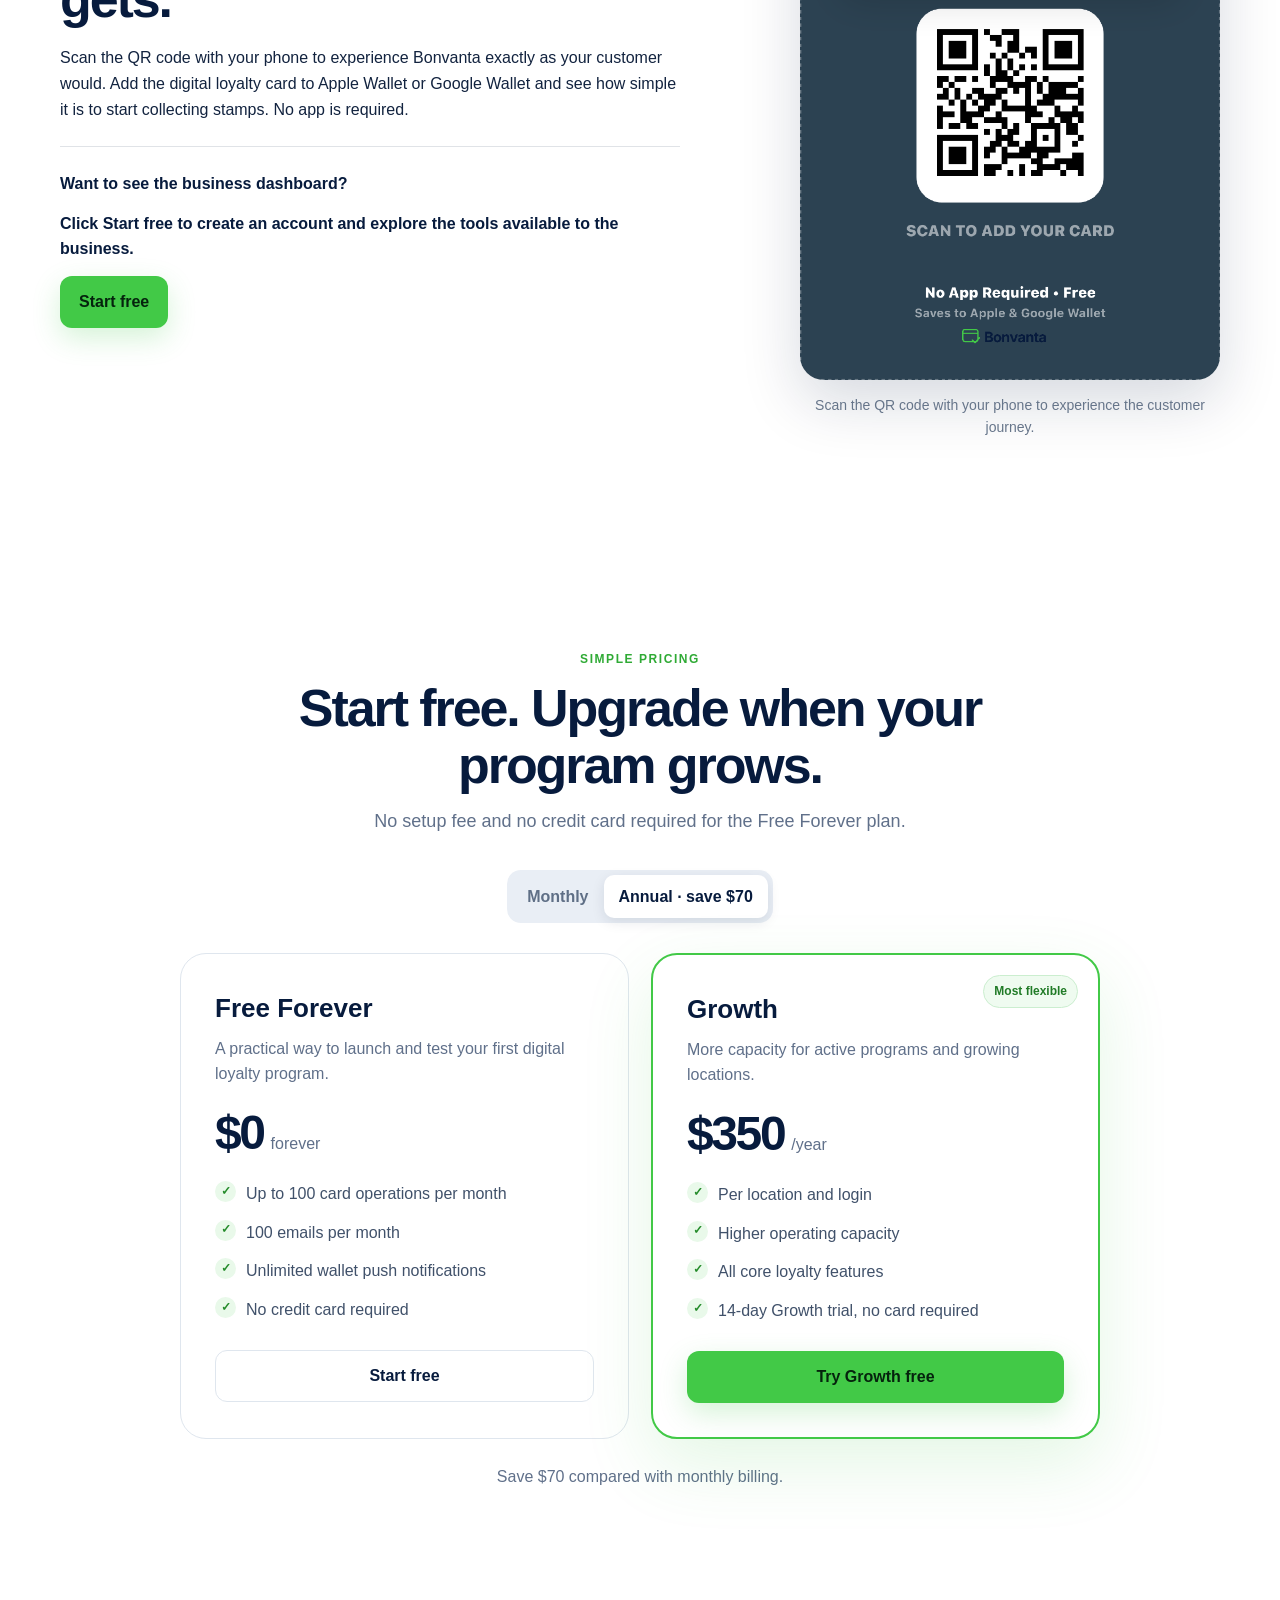
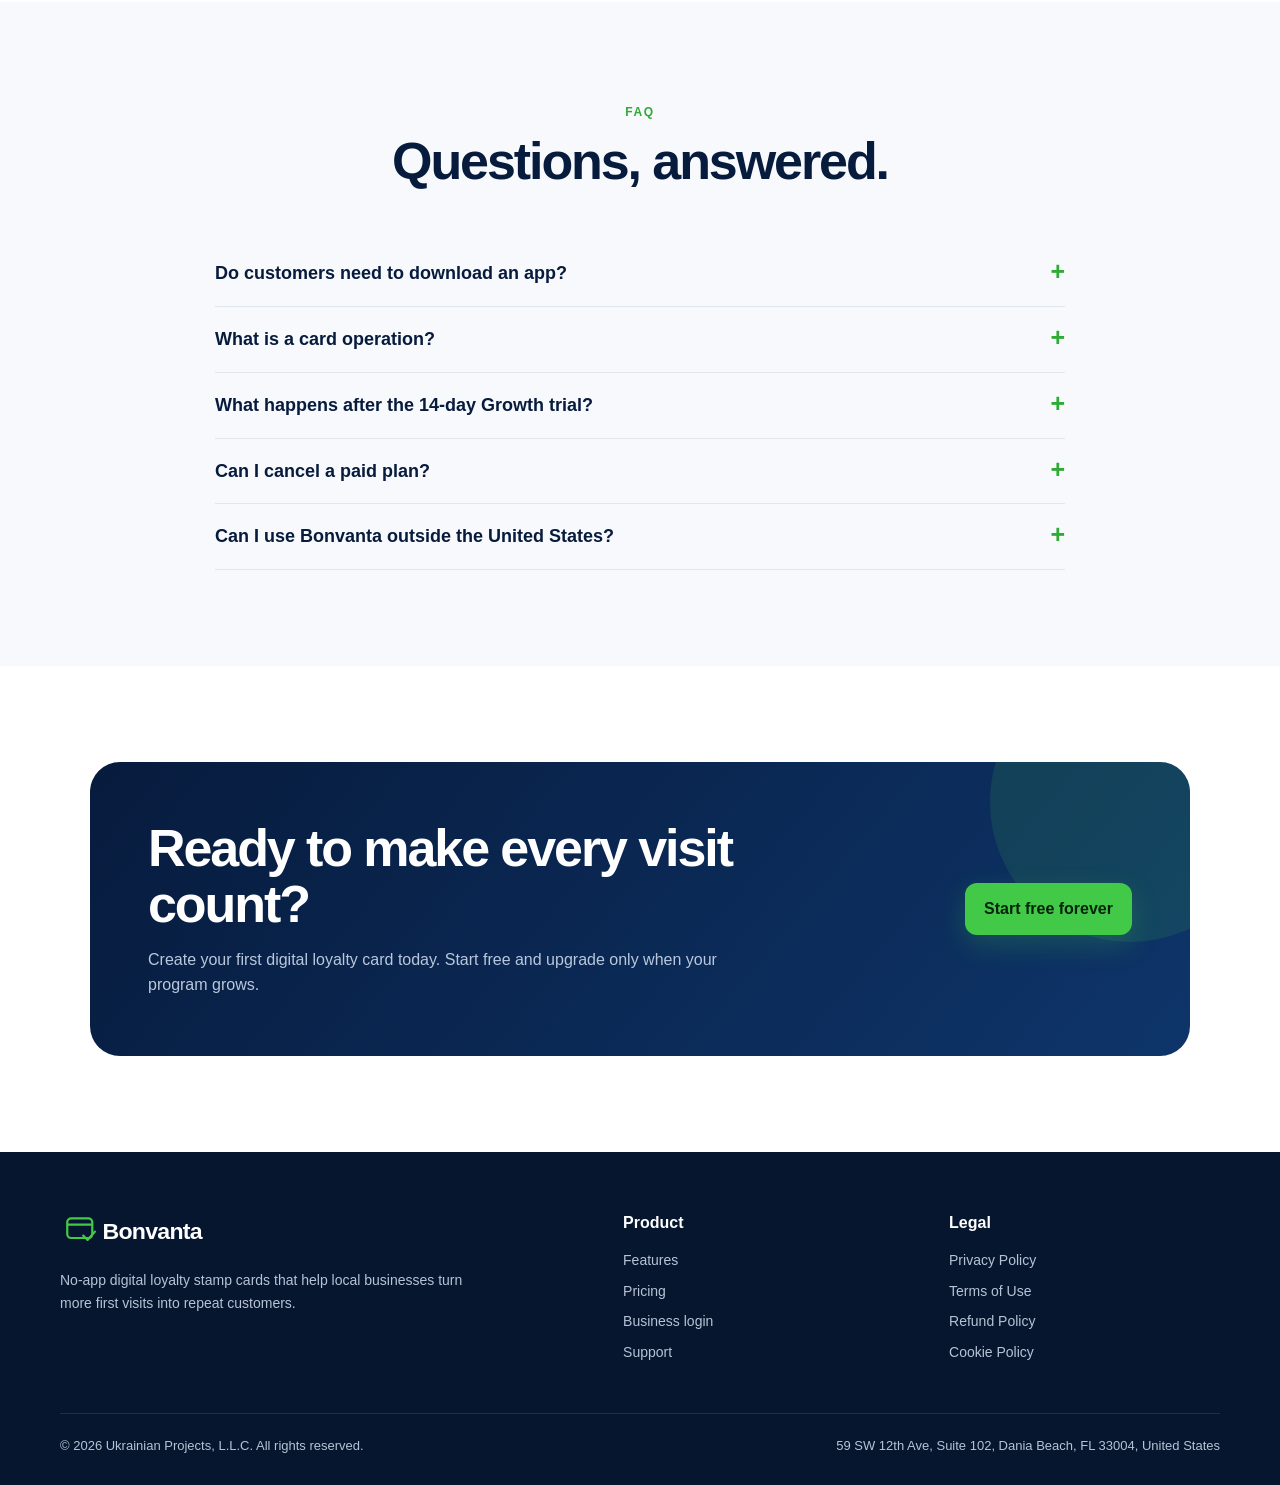
==== commit 8bf839f7: "Fix customer QR demo section" ====
--- a/index.html
+++ b/index.html
@@ -142,6 +142,89 @@
       }
     }
   </script>
+
+  <style>
+    .customer-demo {
+      background: #ffffff;
+    }
+
+    .customer-demo-grid {
+      display: grid;
+      grid-template-columns: minmax(0, 1fr) minmax(280px, 420px);
+      gap: 64px;
+      align-items: center;
+    }
+
+    .customer-demo-copy {
+      max-width: 620px;
+    }
+
+    .customer-demo-copy h2 {
+      margin: 14px 0 18px;
+    }
+
+    .customer-demo-copy p {
+      margin: 0 0 22px;
+    }
+
+    .customer-demo-note {
+      margin-top: 24px;
+      padding-top: 24px;
+      border-top: 1px solid rgba(7, 27, 61, 0.12);
+    }
+
+    .customer-demo-note p {
+      margin-bottom: 14px;
+      font-weight: 600;
+      color: #071b3d;
+    }
+
+    .customer-demo-image {
+      display: block;
+      width: 100%;
+      max-width: 420px;
+      margin: 0 auto;
+      overflow: hidden;
+      border-radius: 24px;
+      box-shadow: 0 22px 60px rgba(7, 27, 61, 0.16);
+    }
+
+    .customer-demo-image img {
+      display: block;
+      width: 100%;
+      height: auto;
+    }
+
+    .customer-demo-caption {
+      margin-top: 14px;
+      text-align: center;
+      font-size: 14px;
+      color: #66758a;
+    }
+
+    @media (max-width: 860px) {
+      .customer-demo-grid {
+        grid-template-columns: 1fr;
+        gap: 36px;
+      }
+
+      .customer-demo-copy {
+        max-width: none;
+        text-align: center;
+      }
+
+      .customer-demo-note {
+        display: flex;
+        flex-direction: column;
+        align-items: center;
+      }
+
+      .customer-demo-image {
+        max-width: 360px;
+      }
+    }
+  </style>
+
 </head>
 
 <body>
@@ -487,6 +570,55 @@
       </div>
     </section>
 
+
+    <section class="section customer-demo" id="customer-demo">
+      <div class="container customer-demo-grid">
+        <div class="customer-demo-copy">
+          <span class="kicker">Customer experience</span>
+
+          <h2>This is what your customer gets.</h2>
+
+          <p>
+            Scan the QR code with your phone to experience Bonvanta
+            exactly as your customer would. Add the digital loyalty card
+            to Apple Wallet or Google Wallet and see how simple it is to
+            start collecting stamps. No app is required.
+          </p>
+
+          <div class="customer-demo-note">
+            <p>Want to see the business dashboard?</p>
+
+            <p>
+              Click Start free to create an account and explore the
+              tools available to the business.
+            </p>
+
+            <a
+              class="btn btn-primary"
+              href="https://admin.bonvanta.com"
+            >
+              Start free
+            </a>
+          </div>
+        </div>
+
+        <div>
+          <div class="customer-demo-image">
+            <img
+              src="/assets/bonvanta-demo-qr.png"
+              alt="Bean and Bloom digital loyalty card with a QR code for customers to scan"
+              loading="lazy"
+            >
+          </div>
+
+          <p class="customer-demo-caption">
+            Scan the QR code with your phone to experience the customer journey.
+          </p>
+        </div>
+      </div>
+    </section>
+
+
     <section class="section" id="pricing">
       <div class="container pricing-wrap">
         <div class="section-head">
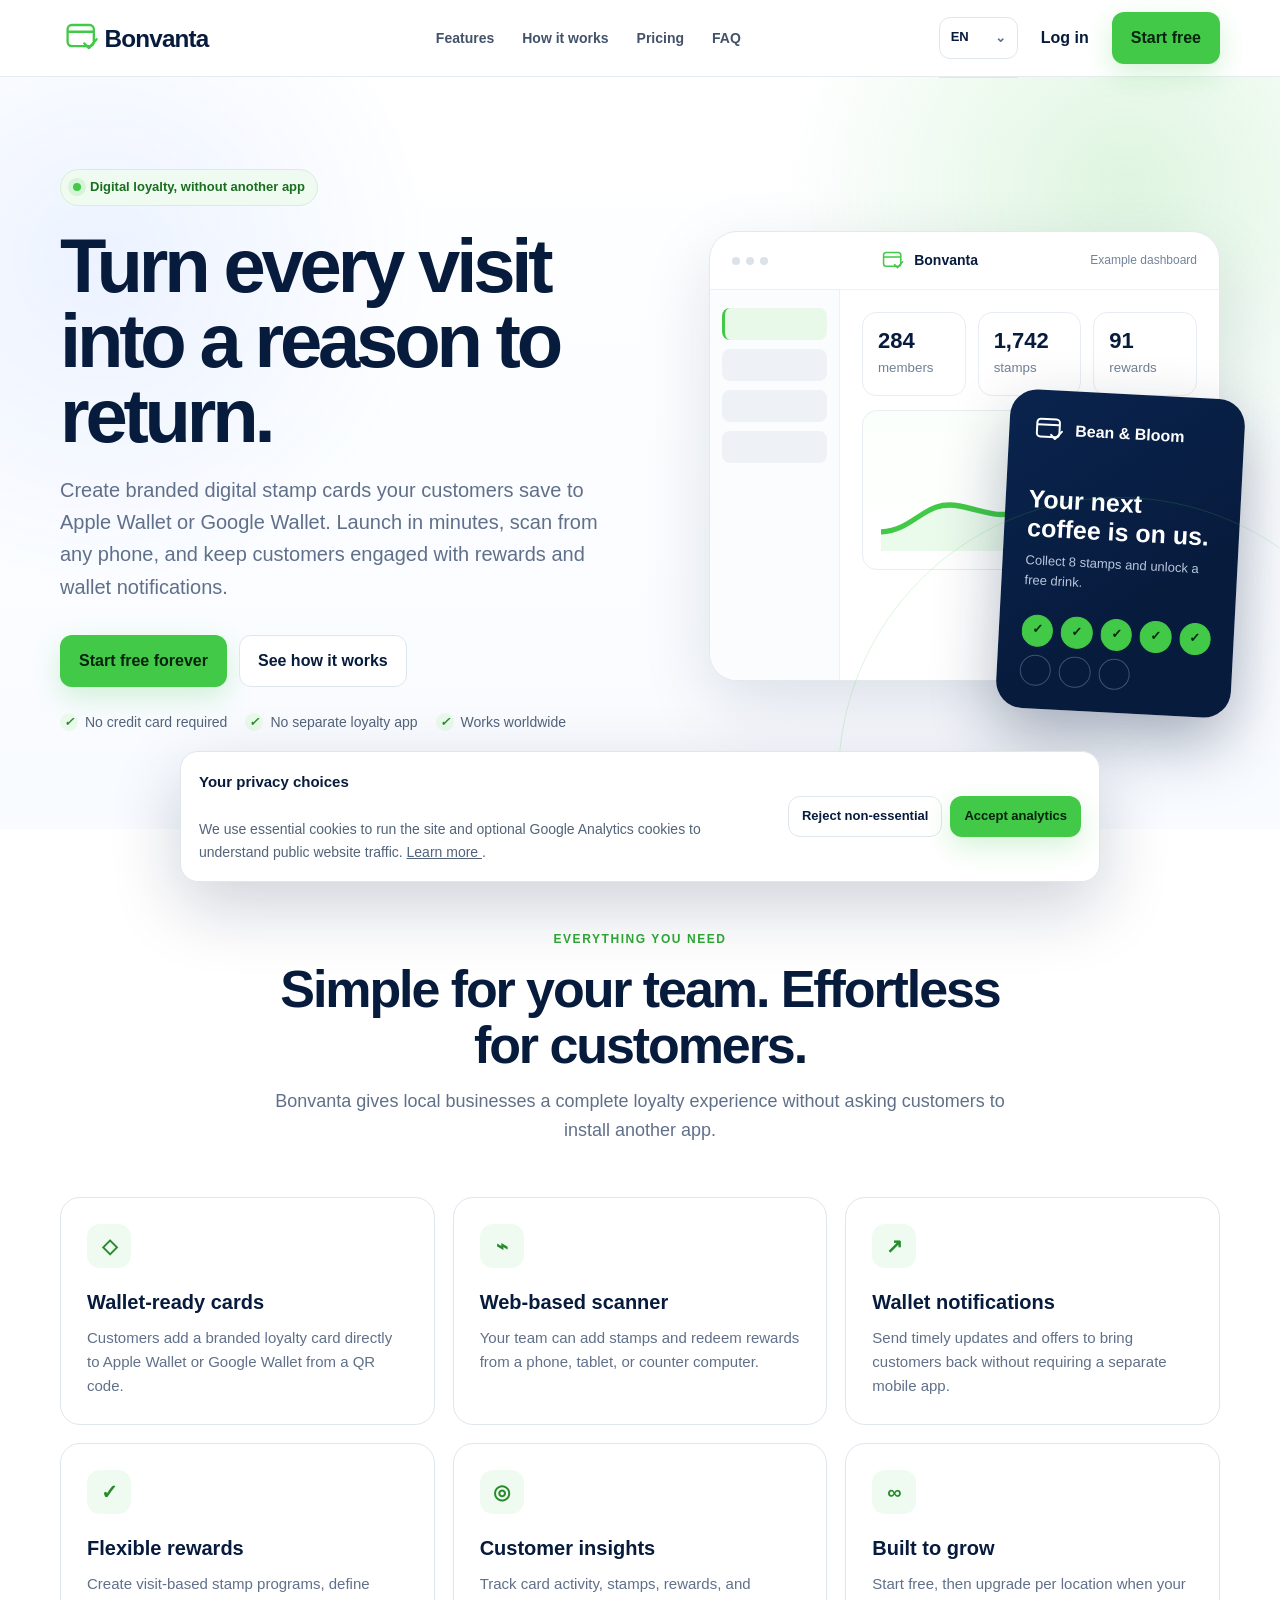
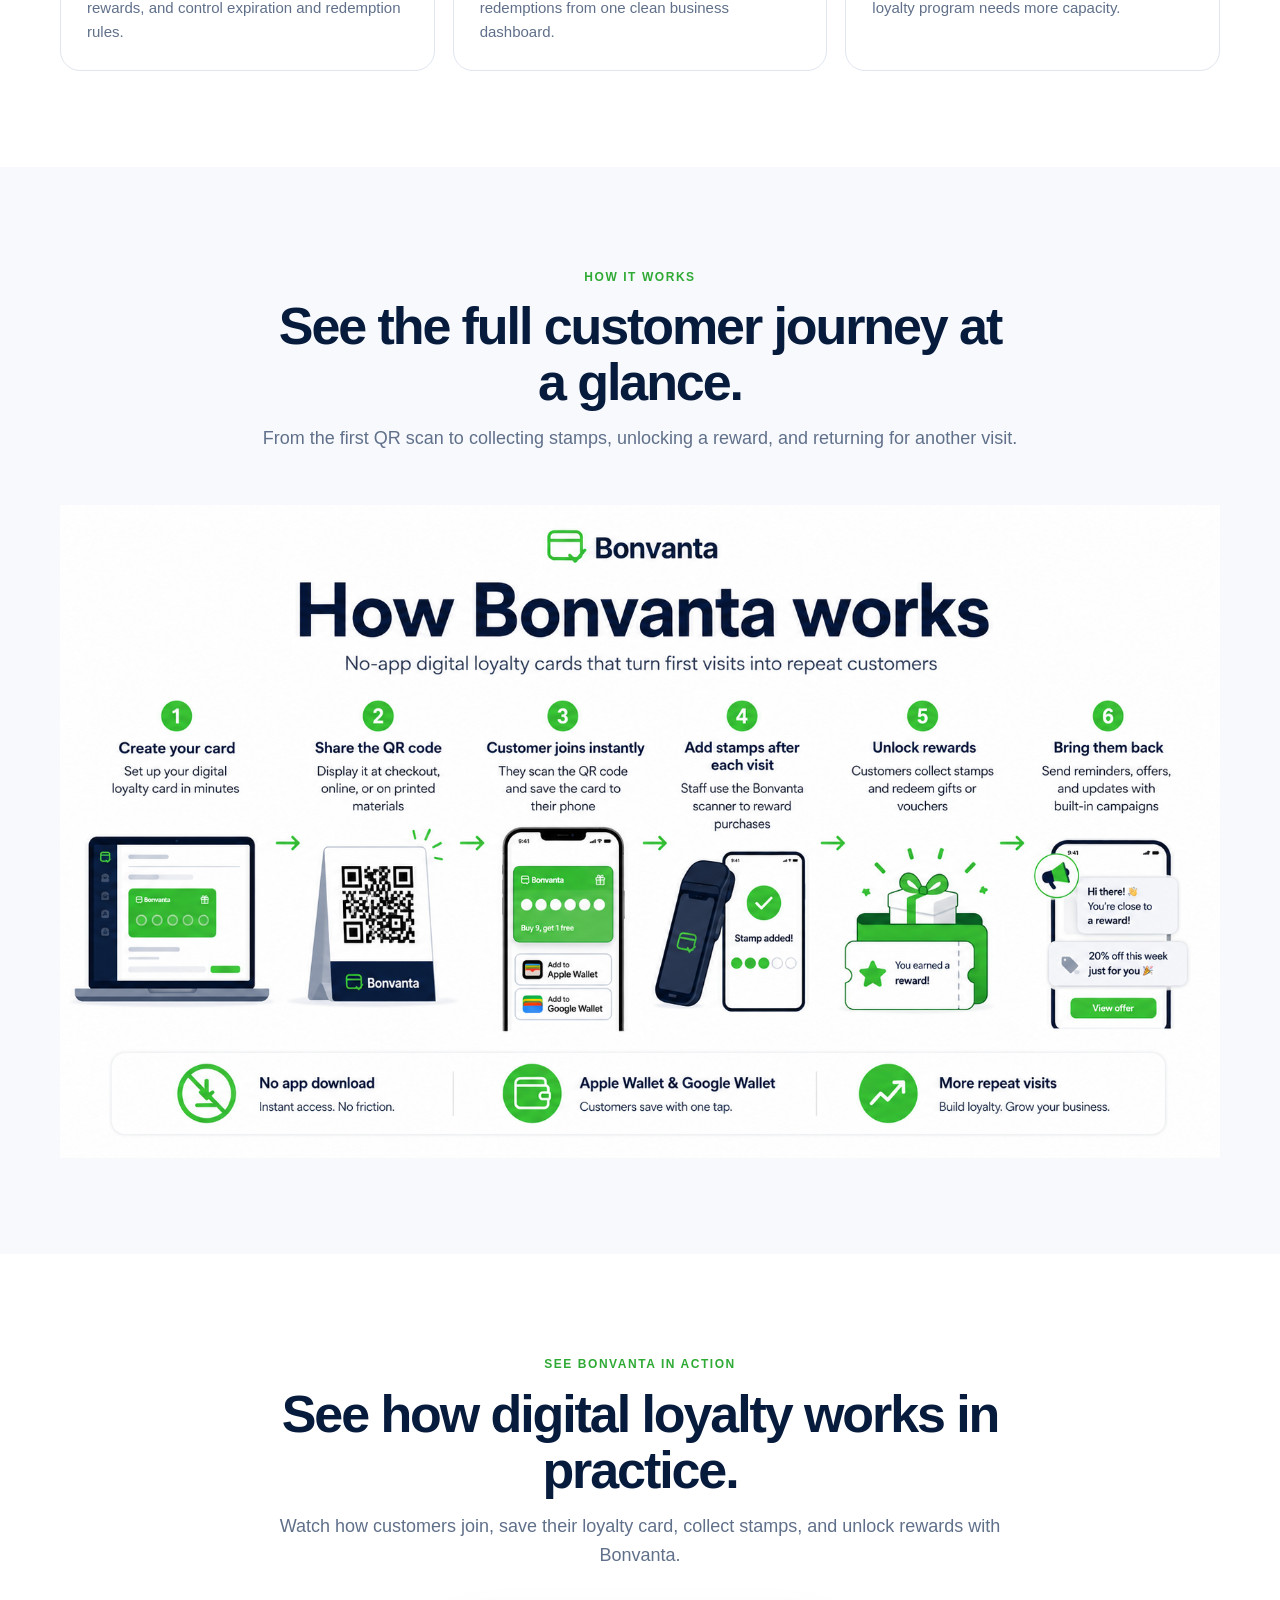
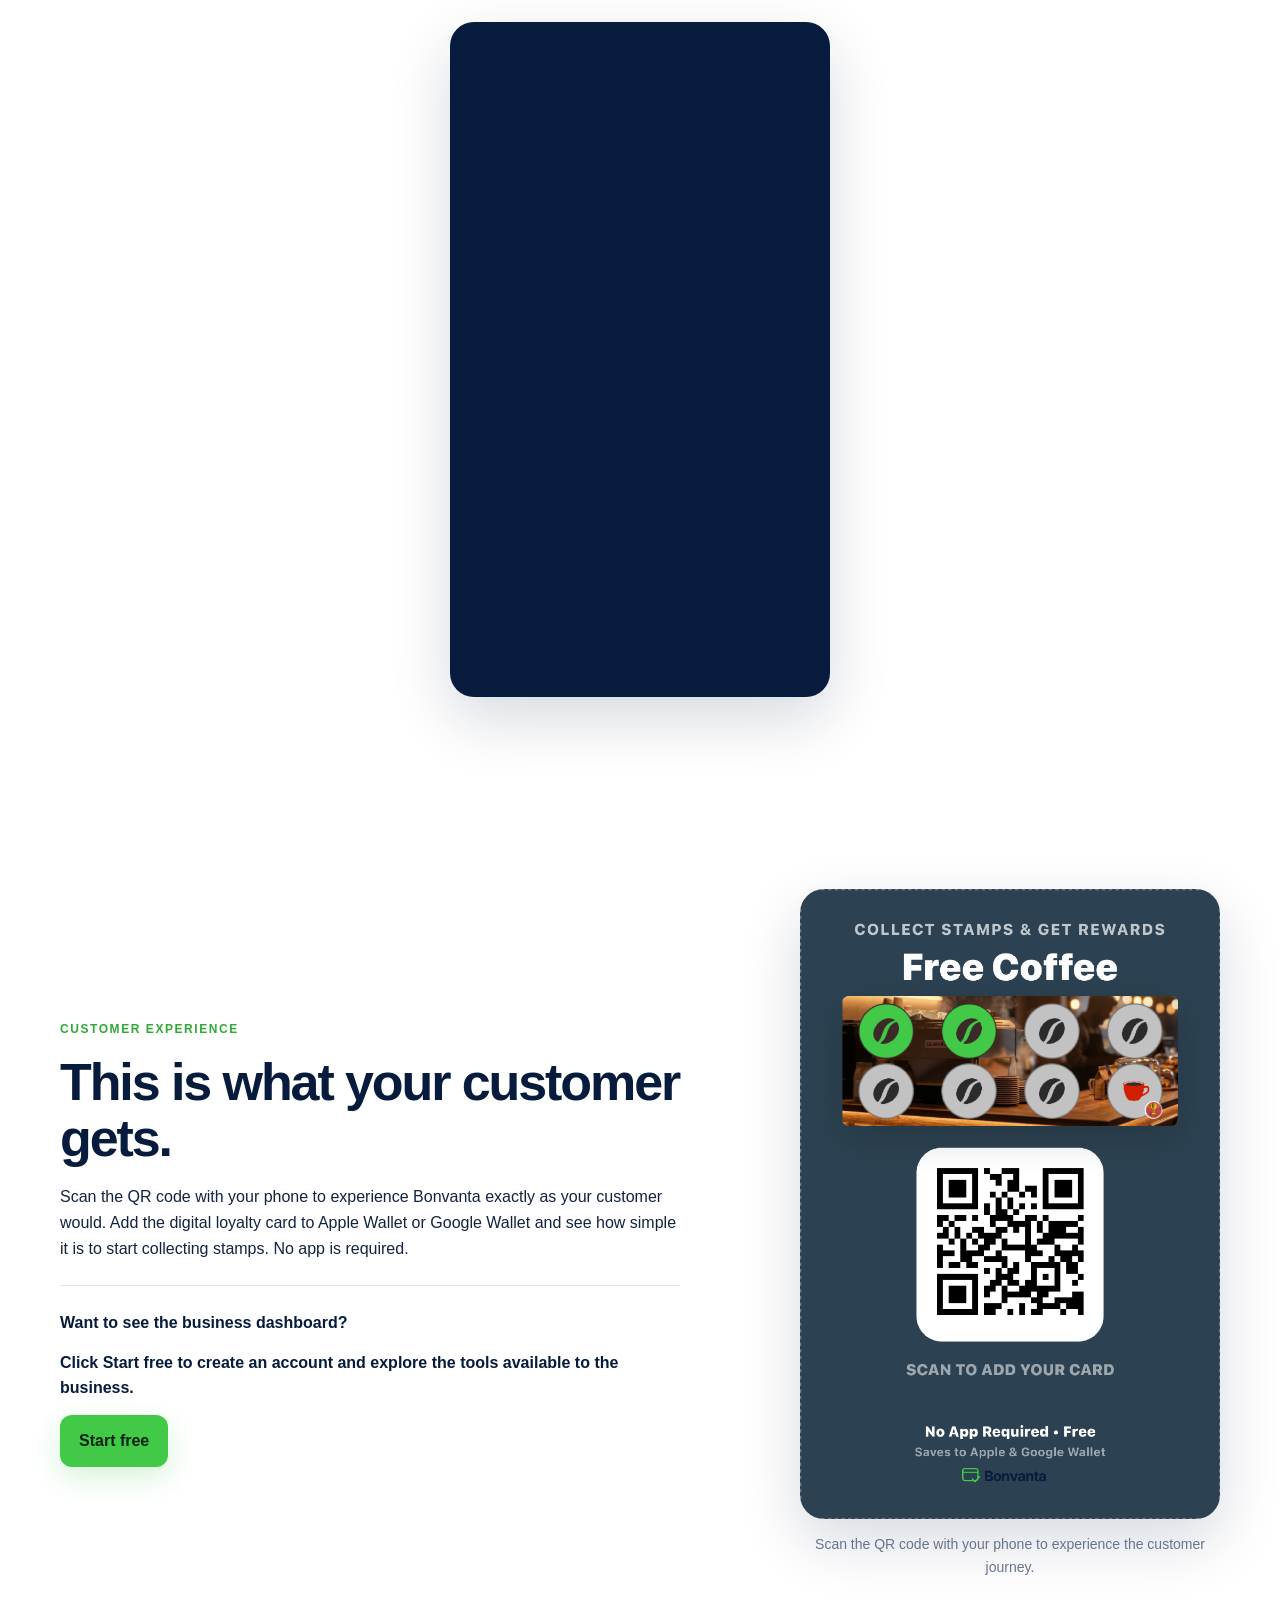
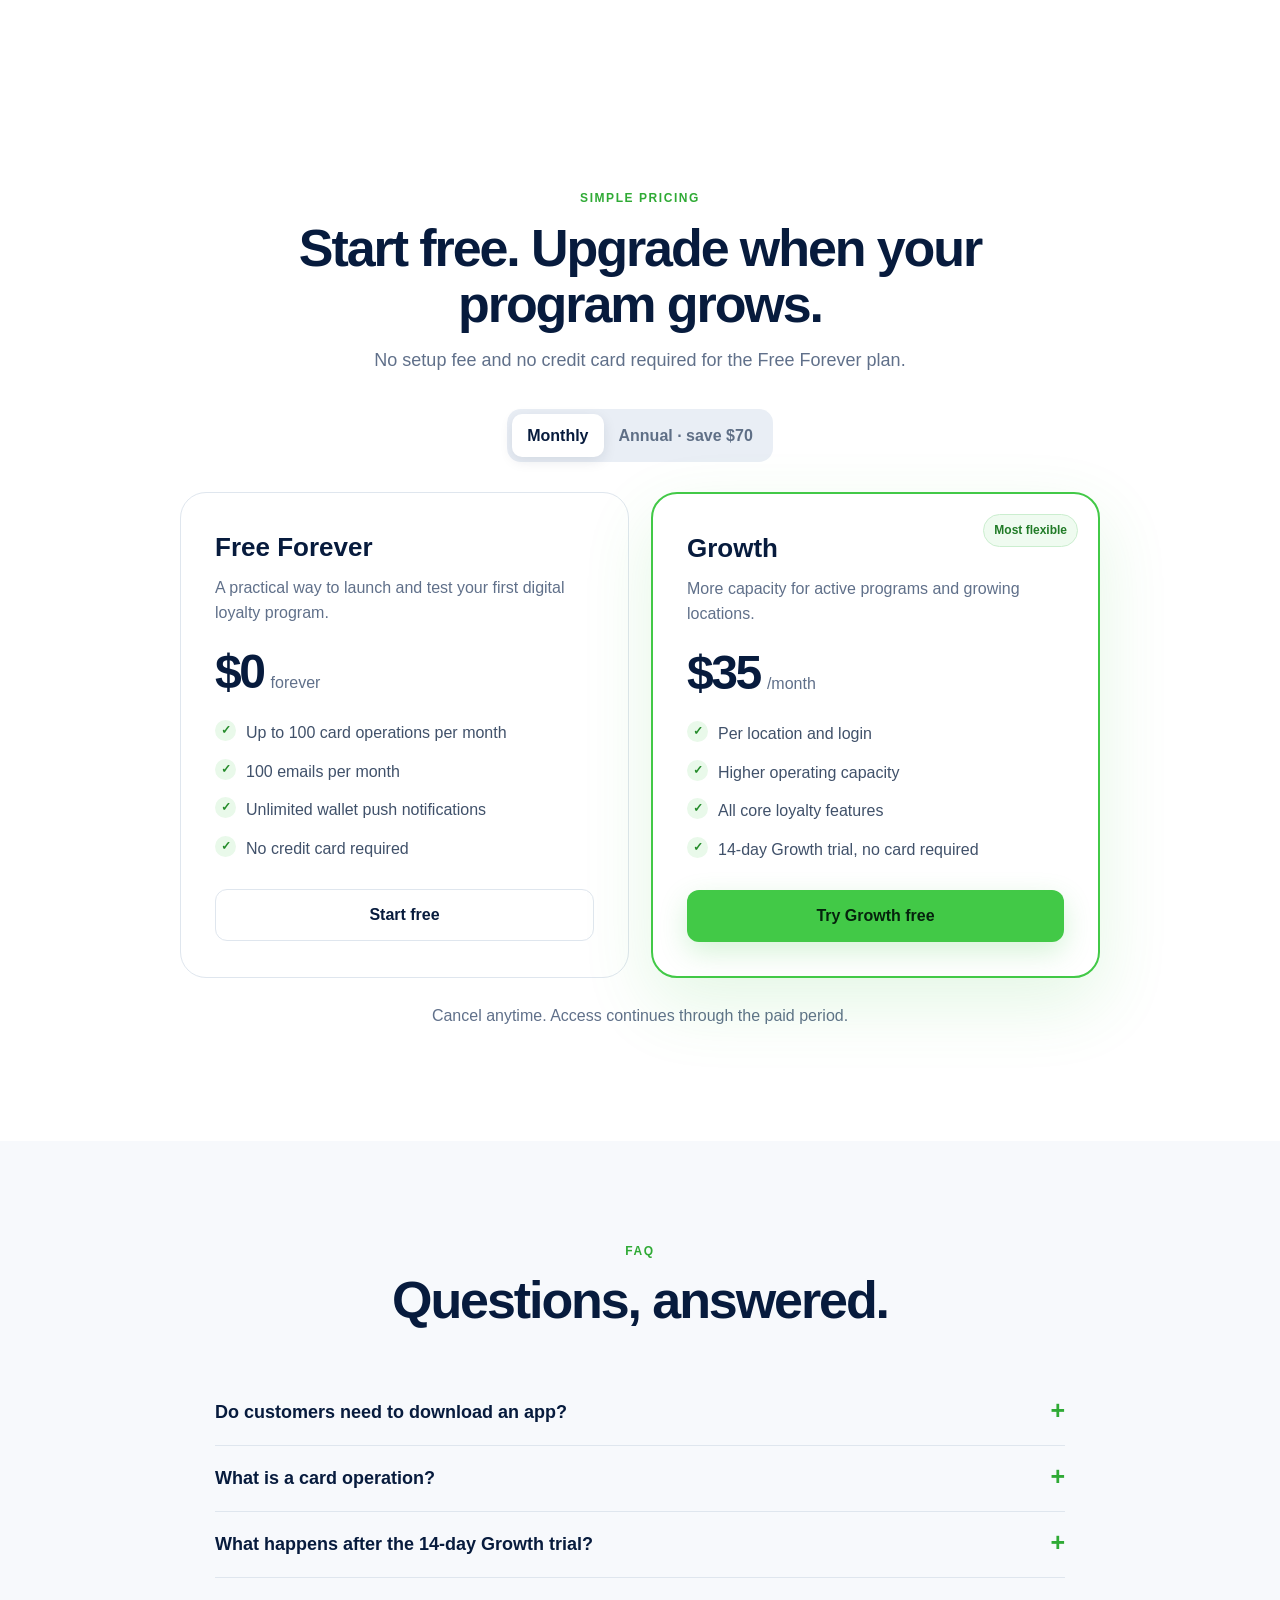
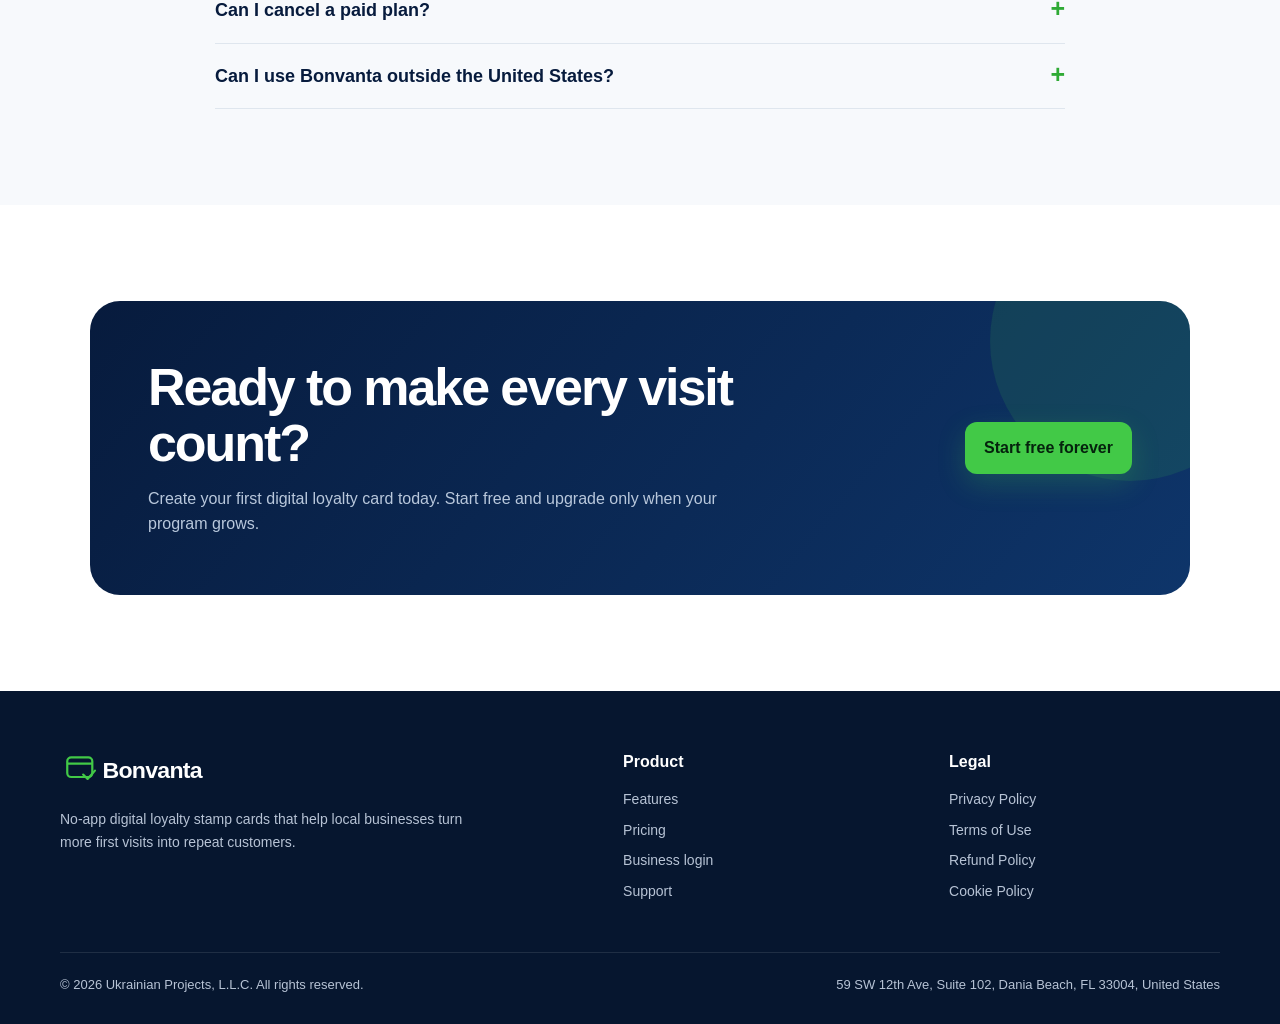
==== commit 5d45ca2f: "Embed Bonvanta promo video" ====
--- a/index.html
+++ b/index.html
@@ -202,6 +202,34 @@
       color: #66758a;
     }
 
+
+    .video-showcase {
+      background: #ffffff;
+    }
+
+    .video-showcase .section-head {
+      max-width: 760px;
+      margin-left: auto;
+      margin-right: auto;
+    }
+
+    .bonvanta-video {
+      width: min(100%, 380px);
+      aspect-ratio: 9 / 16;
+      margin: 34px auto 0;
+      overflow: hidden;
+      border-radius: 24px;
+      background: #071b3d;
+      box-shadow: 0 22px 60px rgba(7, 27, 61, 0.16);
+    }
+
+    .bonvanta-video iframe {
+      display: block;
+      width: 100%;
+      height: 100%;
+      border: 0;
+    }
+
     @media (max-width: 860px) {
       .customer-demo-grid {
         grid-template-columns: 1fr;
@@ -571,6 +599,33 @@
     </section>
 
 
+
+    <section class="section video-showcase" id="video">
+      <div class="container">
+        <div class="section-head">
+          <span class="kicker">See Bonvanta in action</span>
+
+          <h2>See how digital loyalty works in practice.</h2>
+
+          <p>
+            Watch how customers join, save their loyalty card,
+            collect stamps, and unlock rewards with Bonvanta.
+          </p>
+        </div>
+
+        <div class="bonvanta-video">
+          <iframe
+            src="https://www.youtube.com/embed/BaYCcCdB-Es?rel=0&amp;playsinline=1"
+            title="How Bonvanta works"
+            loading="lazy"
+            allow="accelerometer; autoplay; clipboard-write; encrypted-media; gyroscope; picture-in-picture; web-share"
+            referrerpolicy="strict-origin-when-cross-origin"
+            allowfullscreen
+          ></iframe>
+        </div>
+      </div>
+    </section>
+
     <section class="section customer-demo" id="customer-demo">
       <div class="container customer-demo-grid">
         <div class="customer-demo-copy">
